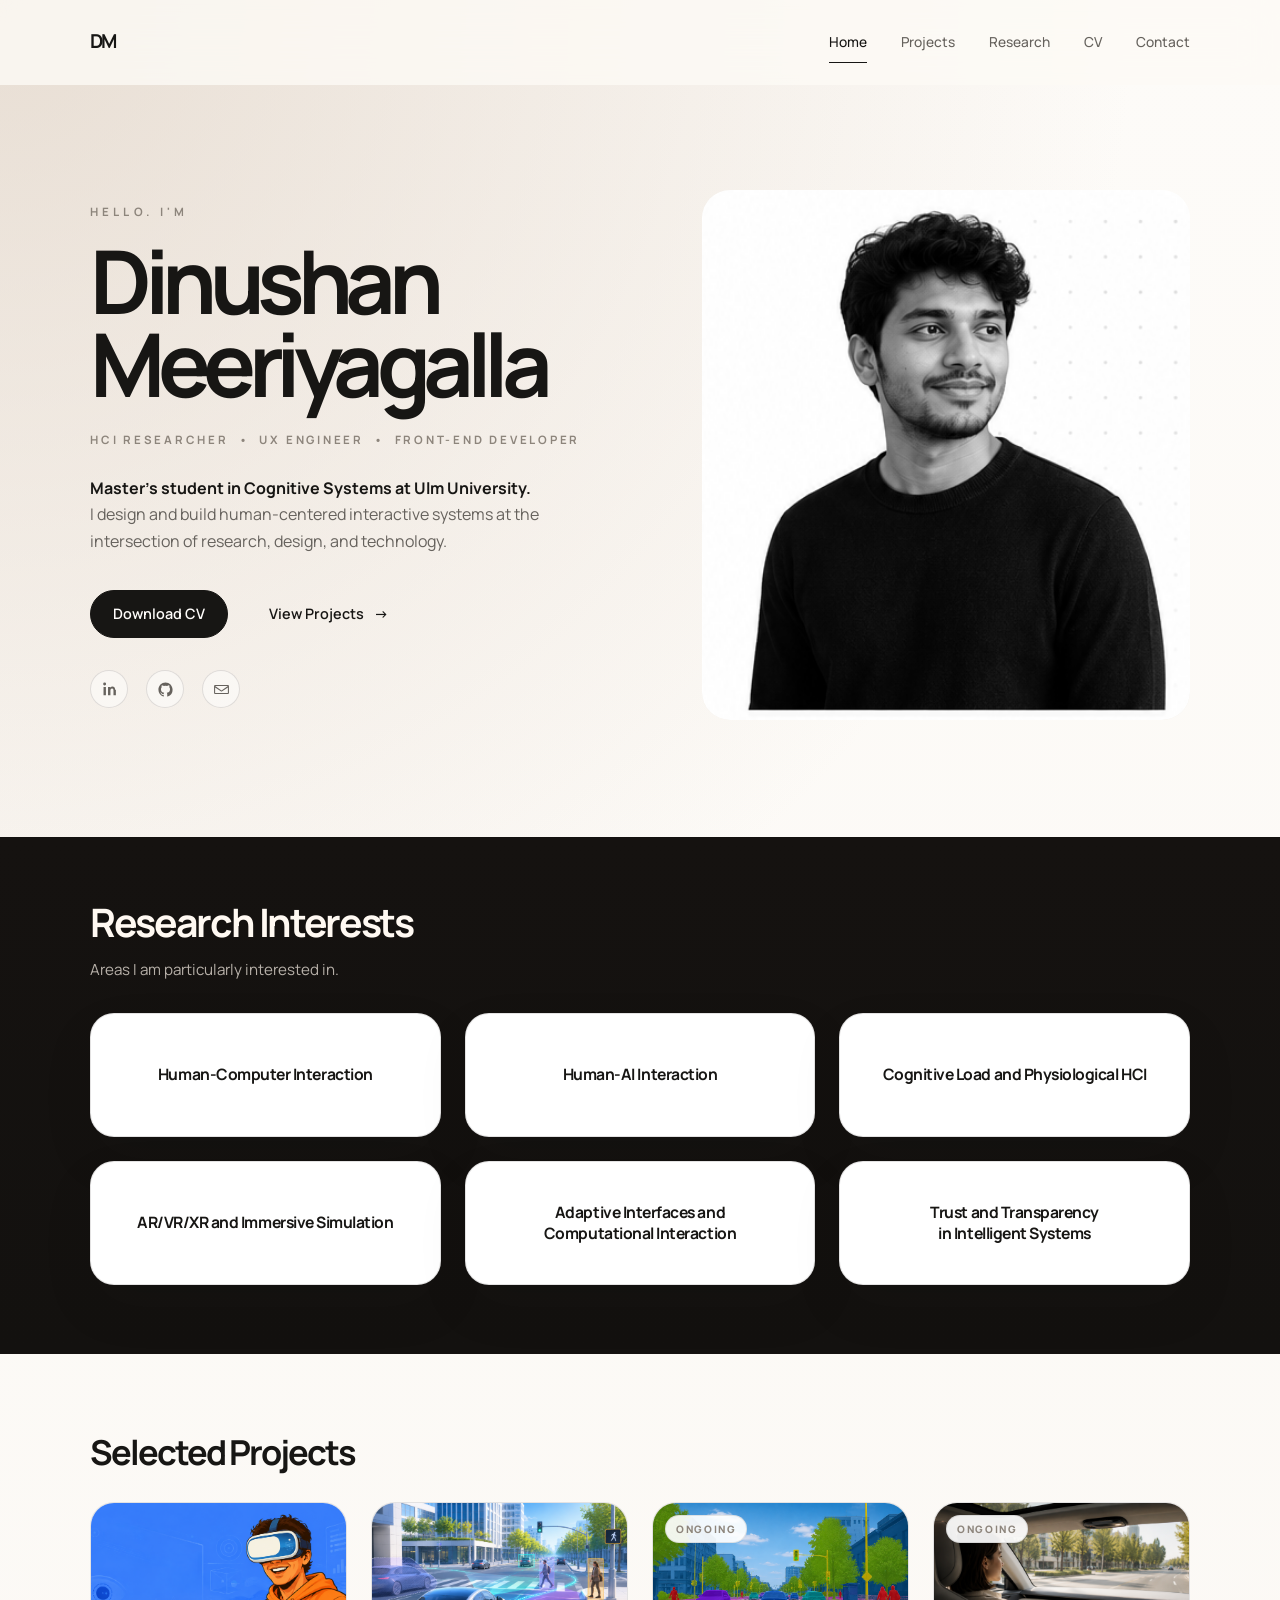
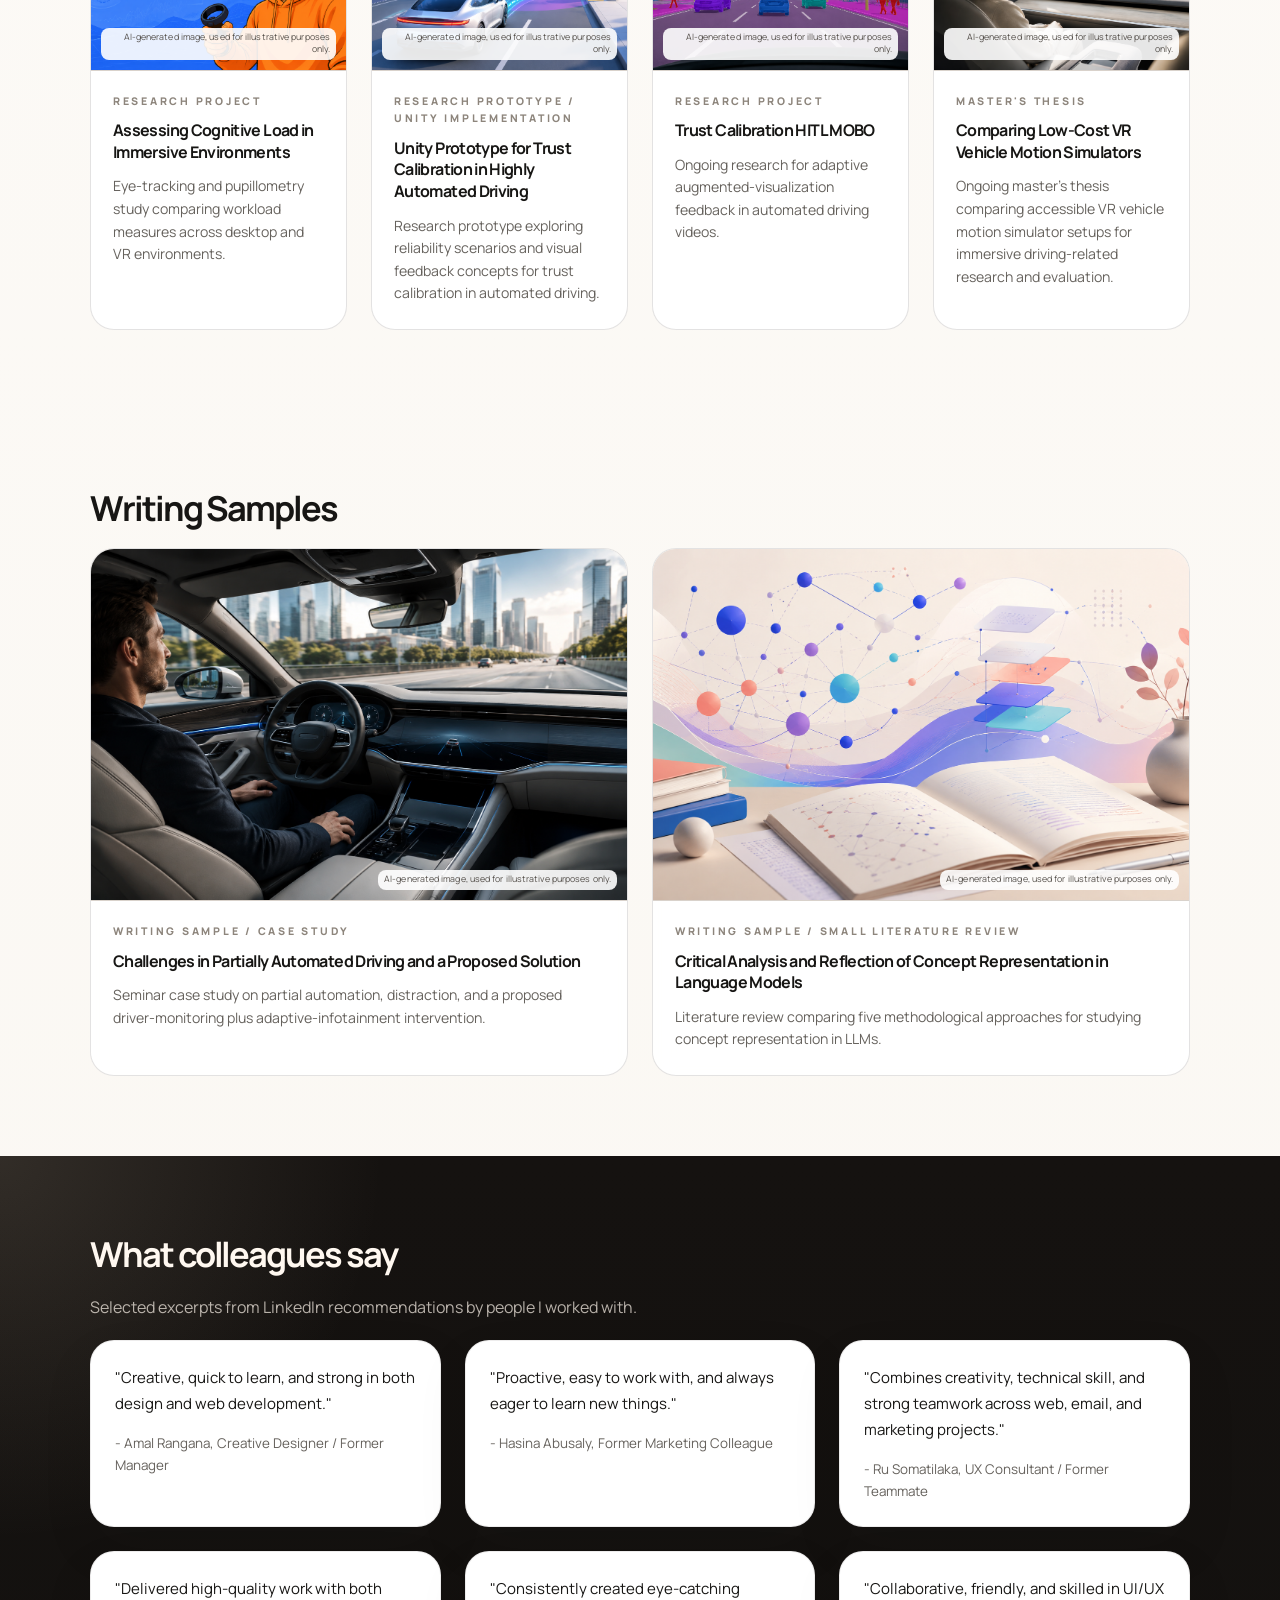
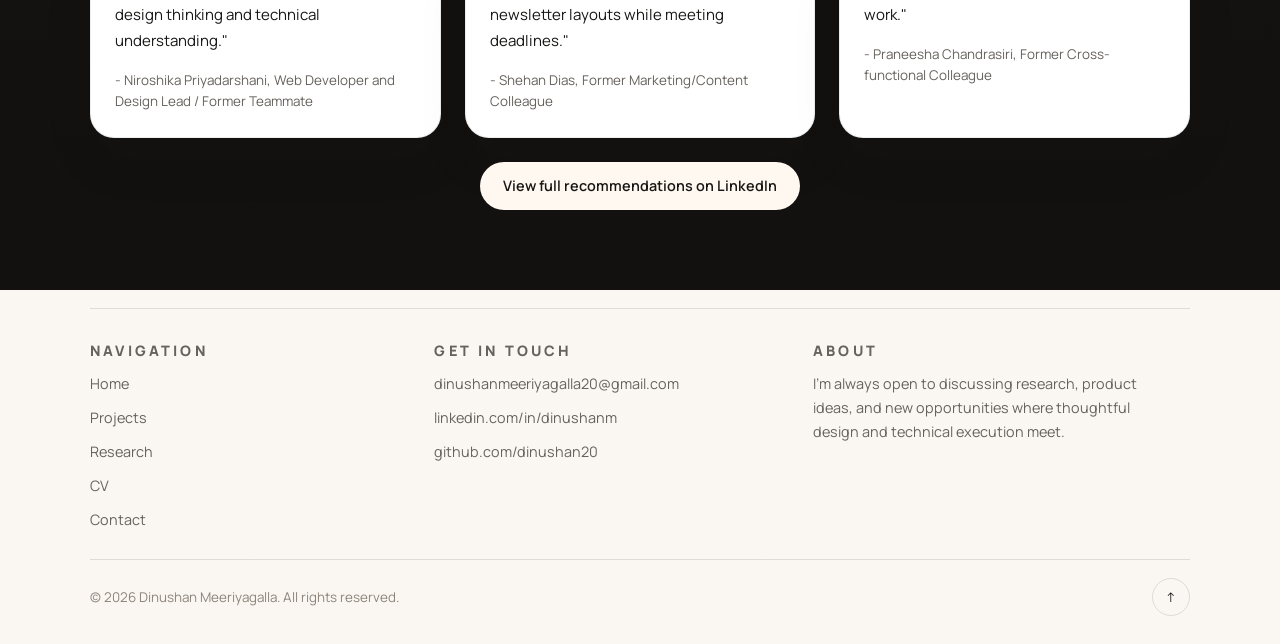
==== index.html @ 9d9f285e "Initial portfolio website" ====
<!DOCTYPE html>
<html lang="en">
<head>
  <meta charset="UTF-8" />
  <meta name="viewport" content="width=device-width, initial-scale=1.0" />
  <title>Dinushan Meeriyagalla | HCI Researcher &amp; UX Engineer</title>
  <meta
    name="description"
    content="Portfolio of Dinushan Meeriyagalla, a Cognitive Systems master's student at Ulm University focused on HCI, UX engineering, human-AI interaction, and front-end development."
  />
  <link rel="preconnect" href="https://fonts.googleapis.com" />
  <link rel="preconnect" href="https://fonts.gstatic.com" crossorigin />
  <link
    href="https://fonts.googleapis.com/css2?family=Manrope:wght@400;500;600;700;800&amp;display=swap"
    rel="stylesheet"
  />
  <link rel="stylesheet" href="style.css" />
</head>
<body>
  <a class="skip-link" href="#main">Skip to content</a>

  <header class="site-header">
    <div class="container header-inner">
      <a href="#home" class="logo" aria-label="Homepage">DM</a>

      <button class="nav-toggle" aria-label="Toggle navigation" aria-expanded="false">
        <span></span>
        <span></span>
      </button>

      <nav class="site-nav" aria-label="Main navigation">
        <a href="#home" class="nav-link active">Home</a>
        <a href="#projects" class="nav-link">Projects</a>
        <a href="#research" class="nav-link">Research</a>
        <a href="cv.html" class="nav-link">CV</a>
        <a href="#contact" class="nav-link">Contact</a>
      </nav>
    </div>
  </header>

  <main id="main">
    <section id="home" class="hero">
      <div class="container hero-grid">
        <div class="hero-copy reveal">
          <p class="eyebrow">Hello. I'm</p>
          <h1>Dinushan<br />Meeriyagalla</h1>

          <p class="hero-role">
            HCI Researcher
            <span aria-hidden="true">•</span>
            UX Engineer
            <span aria-hidden="true">•</span>
            Front-End Developer
          </p>

          <p class="hero-text">
            <strong>Master’s student in Cognitive Systems at Ulm University.</strong> <br>
            I design and build human-centered interactive systems at the intersection of
            research, design, and technology.
          </p>

          <div class="hero-actions">
            <a
              class="btn btn-primary"
              href="assets/Dinushan_Meeriyagalla_CV.pdf"
              target="_blank"
              rel="noopener noreferrer"
            >
              Download CV
            </a>

            <a class="btn btn-secondary" href="#projects">
              View Projects
              <span aria-hidden="true">→</span>
            </a>
          </div>

          <div class="social-links" aria-label="Social links">
            <a
              href="https://linkedin.com/in/dinushanm"
              target="_blank"
              rel="noopener noreferrer"
              aria-label="LinkedIn"
            >
              <svg viewBox="0 0 24 24" aria-hidden="true">
                <path d="M6.94 8.5H3.56V20h3.38zm.22-4.26A2.02 2.02 0 0 0 5.1 2.2a2.02 2.02 0 0 0-2.04 2.04A2 2 0 0 0 5.1 6.24a2 2 0 0 0 2.06-2Zm12.78 8.04c0-2.98-1.6-4.36-3.73-4.36a3.22 3.22 0 0 0-2.9 1.6V8.5h-3.38V20h3.38v-6.18c0-1.62.3-3.2 2.3-3.2 1.97 0 2 1.84 2 3.3V20H21V12.3Z" />
              </svg>
            </a>
            <a
              href="https://github.com/dinushan20"
              target="_blank"
              rel="noopener noreferrer"
              aria-label="GitHub"
            >
              <svg viewBox="0 0 24 24" aria-hidden="true">
                <path d="M12 2C6.48 2 2 6.58 2 12.22c0 4.5 2.87 8.31 6.84 9.66.5.1.68-.22.68-.49 0-.24-.01-1.04-.01-1.89-2.78.62-3.37-1.2-3.37-1.2-.45-1.18-1.11-1.5-1.11-1.5-.91-.63.07-.62.07-.62 1 .08 1.53 1.06 1.53 1.06.9 1.58 2.35 1.12 2.92.85.09-.67.35-1.13.63-1.39-2.22-.26-4.56-1.14-4.56-5.08 0-1.12.39-2.03 1.03-2.75-.1-.27-.45-1.33.1-2.77 0 0 .84-.28 2.75 1.05A9.35 9.35 0 0 1 12 6.86a9.3 9.3 0 0 1 2.5.35c1.9-1.33 2.74-1.05 2.74-1.05.56 1.44.21 2.5.1 2.77.64.72 1.03 1.63 1.03 2.75 0 3.95-2.34 4.82-4.58 5.08.36.32.68.95.68 1.92 0 1.39-.01 2.5-.01 2.84 0 .27.18.6.69.49A10.23 10.23 0 0 0 22 12.22C22 6.58 17.52 2 12 2Z" />
              </svg>
            </a>
            <a href="mailto:dinushanmeeriyagalla20@gmail.com" aria-label="Email">
              <svg viewBox="0 0 24 24" aria-hidden="true">
                <path d="M3 5.5h18A1.5 1.5 0 0 1 22.5 7v10A1.5 1.5 0 0 1 21 18.5H3A1.5 1.5 0 0 1 1.5 17V7A1.5 1.5 0 0 1 3 5.5Zm0 1.5v.23l9 6.06 9-6.06V7H3Zm18 10V9l-8.58 5.79a.75.75 0 0 1-.84 0L3 9v8h18Z" />
              </svg>
            </a>
          </div>
        </div>

        <div class="hero-media reveal">
          <div class="portrait-panel">
            <div class="portrait-fallback" aria-hidden="true">DM</div>
            <img
              src="assets/reference-portrait.png"
              alt="Portrait of Dinushan Meeriyagalla"
              class="portrait-img"
            />
          </div>
        </div>
      </div>
    </section>

    <section id="research" class="focus-strip">
      <div class="container">
        <article class="focus-feature reveal">
          <h2>Research Interests</h2>
          <p class="focus-intro">
            Areas I am particularly interested in.
          </p>
          <div class="focus-interest-grid" aria-label="Research interests">
            <div class="focus-interest-card">Human-Computer Interaction</div>
            <div class="focus-interest-card">Human-AI Interaction</div>
            <div class="focus-interest-card">Cognitive Load and Physiological HCI</div>
            <div class="focus-interest-card">AR/VR/XR and Immersive Simulation</div>
            <div class="focus-interest-card">Adaptive Interfaces and Computational Interaction</div>
            <div class="focus-interest-card">Trust and Transparency in Intelligent Systems</div>
          </div>
        </article>
      </div>
    </section>

    <section id="projects" class="section section-projects">
      <div class="container">
        <div class="section-heading reveal">
          <h2>Selected Projects</h2>

        </div>

        <div class="project-grid">


          <a
            class="project-card project-card-link reveal"
            href="project-cognitive-load-immersive.html"
            aria-label="Open Assessing Cognitive Load in Immersive Environments project page"
          >
            <div class="project-image ai-image-shell">
              <img
                src="assets/Assessing_Cognitive_Load_in_Immersive_Environments/cover-image-immersive-env-experiement.png"
                alt="Illustration of a person wearing a VR headset and holding a controller, representing immersive environments and eye-tracking based cognitive-load assessment."
              />
              <span class="ai-image-note">AI-generated image, used for illustrative purposes only.</span>
            </div>

            <div class="project-body">
              <p class="project-type">Research Project</p>
              <h3>Assessing Cognitive Load in Immersive Environments</h3>
              <p>
                Eye-tracking and pupillometry study comparing workload measures
                across desktop and VR environments.
              </p>
            </div>
          </a>

          <a
            class="project-card project-card-link reveal"
            href="project-unity-trust-calibration-prototype.html"
            aria-label="Open Unity Prototype for Trust Calibration in Highly Automated Driving project page"
          >
            <div class="project-image ai-image-shell">
              <img
                src="assets/unity-trust-calibration-prototype/User_Interface_Optimization_on_Trust_Calibration_in_Highly_Automated_Driving_cover_image.png"
                alt="Cover image for a Unity-based trust calibration prototype in highly automated driving."
              />
              <span class="ai-image-note">AI-generated image, used for illustrative purposes only.</span>
            </div>

            <div class="project-body">
              <p class="project-type">Research Prototype / Unity Implementation</p>
              <h3>Unity Prototype for Trust Calibration in Highly Automated Driving</h3>
              <p>
                Research prototype exploring reliability scenarios and visual feedback
                concepts for trust calibration in automated driving.
              </p>
            </div>
          </a>

          <a
          class="project-card project-card-link reveal"
          href="project-trust-calibration.html"
          aria-label="Open Trust Calibration HiTL MOBO project page"
        >
          <div class="project-image ai-image-shell">
            <span class="project-status-chip">Ongoing</span>
            <img
              src="assets/cover-image-trust-calibration.png"
              alt="Illustration of automated-driving trust calibration concepts with augmented traffic cues and highlighted roadway context"
            />
            <span class="ai-image-note">AI-generated image, used for illustrative purposes only.</span>
          </div>

          <div class="project-body">
            <p class="project-type">Research Project</p>
            <h3>Trust Calibration HITL MOBO</h3>
            <p>
              Ongoing research for adaptive augmented-visualization
              feedback in automated driving videos.
            </p>
          </div>
        </a>

          <article class="project-card reveal">
            <div class="project-image ai-image-shell">
              <span class="project-status-chip">Ongoing</span>
              <img
                src="assets/cover-image-low-cost-driving_sim_comparison.png"
                alt="Illustration comparing low-cost VR vehicle motion simulator concepts for driving simulation research"
              />
              <span class="ai-image-note">AI-generated image, used for illustrative purposes only.</span>
            </div>

            <div class="project-body">
              <p class="project-type">Master&apos;s Thesis</p>
              <h3>Comparing Low-Cost VR Vehicle Motion Simulators</h3>
              <p>
                Ongoing master&apos;s thesis comparing accessible VR vehicle motion
                simulator setups for immersive driving-related research and evaluation.
              </p>
            </div>
          </article>

        </div>
      </div>
    </section>

    <section id="writing-samples" class="section">
      <div class="container">
        <div class="section-heading reveal section-heading-compact">
          <h2>Writing Samples</h2>
        </div>

        <div class="project-grid writing-samples-grid">
          <a
            class="project-card project-card-link reveal"
            href="writing-partially-automated-driving-case-study.html"
            aria-label="Open writing sample on challenges in partially automated driving"
          >
            <div class="project-image ai-image-shell">
              <img
                src="assets/cover-image-Challenges_in_Partially_Automated.png"
                alt="Illustration of a partially automated vehicle in an urban setting with perception overlays and surrounding traffic cues"
              />
              <span class="ai-image-note">AI-generated image, used for illustrative purposes only.</span>
            </div>

            <div class="project-body">
              <p class="project-type">Writing Sample / Case Study</p>
              <h3>Challenges in Partially Automated Driving and a Proposed Solution</h3>
              <p>
                Seminar case study on partial automation, distraction, and a proposed
                driver-monitoring plus adaptive-infotainment intervention.
              </p>
            </div>
          </a>

          <a
            class="project-card project-card-link reveal"
            href="writing-concept-representation-language-models.html"
            aria-label="Open writing sample on concept representation in language models"
          >
            <div class="project-image ai-image-shell">
              <img
                src="assets/cover-image-Critical_Analysis_and_Reflection_of_Concept_Representation.png"
                alt="Illustration of concept representation in language models with semantic structures, networked model layers, and interpretability-focused visual analysis."
              />
              <span class="ai-image-note">AI-generated image, used for illustrative purposes only.</span>
            </div>

            <div class="project-body">
              <p class="project-type">Writing Sample / Small Literature Review</p>
              <h3>Critical Analysis and Reflection of Concept Representation in Language Models</h3>
              <p>
                Literature review comparing five methodological approaches for
                studying concept representation in LLMs.
              </p>
            </div>
          </a>
        </div>
      </div>
    </section>

    <section class="section section-recommendations">
      <div class="container">
        <div class="section-heading reveal section-heading-compact">
          <h2>What colleagues say</h2>
        </div>

        <div class="section-copy recommendation-intro reveal">
          <p>
            Selected excerpts from LinkedIn recommendations by people I worked with.
          </p>
        </div>

        <div class="recommendation-grid">
          <article class="recommendation-card reveal">
            <p class="recommendation-quote">"Creative, quick to learn, and strong in both design and web development."</p>
            <p class="recommendation-source">- Amal Rangana, Creative Designer / Former Manager</p>
          </article>

          <article class="recommendation-card reveal">
            <p class="recommendation-quote">"Proactive, easy to work with, and always eager to learn new things."</p>
            <p class="recommendation-source">- Hasina Abusaly, Former Marketing Colleague</p>
          </article>

          <article class="recommendation-card reveal">
            <p class="recommendation-quote">"Combines creativity, technical skill, and strong teamwork across web, email, and marketing projects."</p>
            <p class="recommendation-source">- Ru Somatilaka, UX Consultant / Former Teammate</p>
          </article>

          <article class="recommendation-card reveal">
            <p class="recommendation-quote">"Delivered high-quality work with both design thinking and technical understanding."</p>
            <p class="recommendation-source">- Niroshika Priyadarshani, Web Developer and Design Lead / Former Teammate</p>
          </article>

          <article class="recommendation-card reveal">
            <p class="recommendation-quote">"Consistently created eye-catching newsletter layouts while meeting deadlines."</p>
            <p class="recommendation-source">- Shehan Dias, Former Marketing/Content Colleague</p>
          </article>

          <article class="recommendation-card reveal">
            <p class="recommendation-quote">"Collaborative, friendly, and skilled in UI/UX work."</p>
            <p class="recommendation-source">- Praneesha Chandrasiri, Former Cross-functional Colleague</p>
          </article>
        </div>

        <div class="recommendation-actions reveal">
          <a
            class="btn recommendation-link"
            href="https://www.linkedin.com/in/dinushanm"
            target="_blank"
            rel="noopener noreferrer"
          >
            View full recommendations on LinkedIn
          </a>
        </div>
      </div>
    </section>
  </main>

  <footer class="site-footer">
    <section id="contact" class="container footer-shell reveal">
      <div class="footer-column">
        <p class="footer-title">Navigation</p>
        <a href="#home">Home</a>
        <a href="#projects">Projects</a>
        <a href="#research">Research</a>
        <a href="cv.html">CV</a>
        <a href="#contact">Contact</a>
      </div>

      <div class="footer-column">
        <p class="footer-title">Get in touch</p>
        <a href="mailto:dinushanmeeriyagalla20@gmail.com">dinushanmeeriyagalla20@gmail.com</a>
        <a
          href="https://linkedin.com/in/dinushanm"
          target="_blank"
          rel="noopener noreferrer"
        >
          linkedin.com/in/dinushanm
        </a>
        <a
          href="https://github.com/dinushan20"
          target="_blank"
          rel="noopener noreferrer"
        >
          github.com/dinushan20
        </a>
      </div>

      <div class="footer-column footer-about">
        <p class="footer-title">About</p>
        <p>
          I’m always open to discussing research, product ideas, and new opportunities
          where thoughtful design and technical execution meet.
        </p>
      </div>
    </section>

    <div class="container footer-bottom">
      <p>© <span id="year"></span> Dinushan Meeriyagalla. All rights reserved.</p>
      <a href="#home" class="back-to-top" aria-label="Back to top">↑</a>
    </div>
  </footer>

  <script src="script.js"></script>
</body>
</html>
---- style.css ----
:root {
  --bg: #faf7f2;
  --surface-soft: rgba(255, 255, 255, 0.72);
  --bg-soft: #f3ede5;
  --surface: rgba(255, 255, 255, 0.92);
  --surface-strong: #ffffff;
  --text: #171614;
  --text-muted: #66625d;
  --muted: var(--text-muted);
  --soft: #8d857c;
  --border: rgba(26, 22, 18, 0.12);
  --border-strong: rgba(26, 22, 18, 0.2);
  --dark: #151210;
  --dark-muted: rgba(240, 232, 222, 0.74);
  --accent: #171614;
  --radius-card: 24px;
  --shadow: 0 22px 52px rgba(28, 24, 20, 0.08);
  --max-width: 1100px;
}

* {
  box-sizing: border-box;
}

html {
  scroll-behavior: smooth;
}

body {
  margin: 0;
  color: var(--text);
  font-family: "Manrope", "Segoe UI", sans-serif;
  font-size: 16px;
  line-height: 1.65;
  text-rendering: optimizeLegibility;
  background:
    radial-gradient(circle at top left, rgba(219, 204, 189, 0.62), transparent 28%),
    linear-gradient(180deg, #fdfbf8 0%, var(--bg) 100%);
}

img,
svg {
  display: block;
  max-width: 100%;
}

a {
  color: inherit;
  text-decoration: none;
}

button,
input,
textarea,
select {
  font: inherit;
}

.container {
  width: min(100% - 56px, var(--max-width));
  margin: 0 auto;
}

.skip-link {
  position: absolute;
  top: -56px;
  left: 20px;
  z-index: 999;
  background: var(--text);
  color: var(--surface-strong);
  padding: 10px 14px;
}

.skip-link:focus {
  top: 20px;
}

.site-header {
  position: sticky;
  top: 0;
  z-index: 20;
  background: rgba(253, 250, 246, 0.8);
  backdrop-filter: blur(20px);
  border-bottom: 1px solid transparent;
  transition: border-color 0.2s ease, background 0.2s ease;
}

.site-header.scrolled {
  border-bottom-color: var(--border);
  background: rgba(253, 250, 246, 0.92);
}

.header-inner {
  height: 84px;
  display: flex;
  align-items: center;
  justify-content: space-between;
  gap: 28px;
}

.logo {
  font-size: 1.2rem;
  font-weight: 700;
  letter-spacing: -0.08em;
}

.site-nav {
  display: flex;
  align-items: center;
  gap: 34px;
}

.nav-link {
  position: relative;
  color: var(--muted);
  font-size: 0.86rem;
  font-weight: 500;
  transition: color 0.2s ease;
}

.nav-link:hover,
.nav-link.active {
  color: var(--text);
}

.nav-link::after {
  content: "";
  position: absolute;
  left: 0;
  bottom: -10px;
  width: 0;
  height: 1px;
  background: var(--text);
  transition: width 0.2s ease;
}

.nav-link:hover::after,
.nav-link.active::after {
  width: 100%;
}

.nav-toggle {
  display: none;
  width: 44px;
  height: 44px;
  padding: 0;
  border: 1px solid var(--border);
  border-radius: 999px;
  background: transparent;
  cursor: pointer;
}

.nav-toggle span {
  display: block;
  width: 18px;
  height: 1.5px;
  margin: 5px auto;
  background: var(--text);
  transition: transform 0.2s ease;
}

.hero {
  padding: 60px 0 72px;
}

.hero-grid {
  display: grid;
  grid-template-columns: minmax(0, 0.96fr) minmax(0, 1.04fr);
  gap: 72px;
  align-items: center;
  min-height: 620px;
}

.eyebrow {
  margin: 0 0 18px;
  color: var(--soft);
  font-size: 0.72rem;
  letter-spacing: 0.36em;
  text-transform: uppercase;
  font-weight: 700;
}

.hero h1 {
  margin: 0;
  font-size: clamp(3.8rem, 7vw, 5.5rem);
  line-height: 0.95;
  letter-spacing: -0.085em;
  font-weight: 700;
}

.hero-role {
  margin: 24px 0 0;
  color: var(--soft);
  font-size: 0.72rem;
  font-weight: 700;
  letter-spacing: 0.24em;
  text-transform: uppercase;
  display: flex;
  flex-wrap: wrap;
  gap: 10px;
}

.hero-text {
  max-width: 500px;
  margin: 26px 0 0;
  color: var(--muted);
  font-size: 1rem;
}

.hero-text strong {
  color: var(--text);
  font-weight: 700;
}

.hero-actions {
  display: flex;
  align-items: center;
  gap: 18px;
  flex-wrap: wrap;
  margin-top: 36px;
}

.btn {
  display: inline-flex;
  align-items: center;
  justify-content: center;
  min-height: 48px;
  padding: 0 22px;
  border: 1px solid transparent;
  border-radius: 999px;
  font-size: 0.9rem;
  font-weight: 600;
  transition:
    transform 0.2s ease,
    background 0.2s ease,
    border-color 0.2s ease,
    color 0.2s ease;
}

.btn:hover {
  transform: translateY(-2px);
}

.btn-primary {
  background: var(--text);
  border-color: var(--text);
  color: #fffdfb;
}

.btn-primary:hover {
  background: #2b2926;
}

.btn-secondary {
  gap: 10px;
  color: var(--text);
}

.social-links {
  display: flex;
  align-items: center;
  gap: 18px;
  margin-top: 32px;
}

.social-links a {
  width: 38px;
  height: 38px;
  border: 1px solid var(--border);
  border-radius: 999px;
  display: grid;
  place-items: center;
  color: var(--muted);
  background: rgba(255, 255, 255, 0.48);
  transition:
    transform 0.2s ease,
    border-color 0.2s ease,
    color 0.2s ease,
    background 0.2s ease;
}

.social-links a:hover {
  transform: translateY(-2px);
  border-color: var(--border-strong);
  color: var(--text);
  background: rgba(255, 255, 255, 0.82);
}

.social-links svg {
  width: 17px;
  height: 17px;
  fill: currentColor;
}

.hero-media {
  display: flex;
  justify-content: flex-end;
}

.portrait-panel {
  position: relative;
  width: min(488px, 100%);
  aspect-ratio: 0.92;
  overflow: hidden;
  border-radius: 28px;
  background:
    radial-gradient(circle at 16% 14%, rgba(216, 202, 186, 0.62), transparent 28%),
    linear-gradient(180deg, #fefdfa 0%, #f3eee7 100%);
}

.portrait-panel::after {
  content: "";
  position: absolute;
  inset: 0;
  background-image: radial-gradient(rgba(28, 23, 19, 0.12) 0.8px, transparent 0.8px);
  background-size: 16px 16px;
  opacity: 0.16;
  transform: translate(26%, 4%);
}

.portrait-img {
  position: absolute;
  inset: 0;
  z-index: 2;
  width: 100%;
  height: 100%;
  object-fit: cover;
  object-position: center top;
  filter: grayscale(100%);
}

.portrait-fallback {
  position: absolute;
  inset: 0;
  z-index: 1;
  display: grid;
  place-items: center;
  color: rgba(23, 22, 20, 0.16);
  font-size: clamp(5rem, 18vw, 8rem);
  font-weight: 800;
  letter-spacing: -0.1em;
}

.focus-strip {
  border-top: 1px solid rgba(23, 22, 20, 0.06);
  border-bottom: 1px solid rgba(23, 22, 20, 0.06);
  background: linear-gradient(180deg, var(--dark) 0%, #13110f 100%);
}

.focus-feature {
  width: 100%;
  margin: 0;
  padding: 64px 0 68px;
  text-align: left;
}

.focus-feature h2 {
  margin: 0;
  font-size: clamp(1.9rem, 4vw, 2.45rem);
  line-height: 1.05;
  letter-spacing: -0.06em;
  color: #fff9f2;
}

.focus-intro {
  max-width: 420px;
  margin: 14px 0 0;
  color: var(--dark-muted);
  font-size: 0.95rem;
  line-height: 1.7;
}

.focus-interest-grid {
  display: grid;
  grid-template-columns: repeat(3, minmax(0, 1fr));
  grid-auto-rows: 1fr;
  gap: 24px;
  align-items: stretch;
  margin-top: 30px;
}

.focus-interest-card {
  display: flex;
  align-items: center;
  justify-content: center;
  min-height: 124px;
  padding: 24px;
  border: 1px solid var(--border);
  border-radius: var(--radius-card);
  background: var(--surface-strong);
  color: var(--text);
  text-align: center;
  font-size: 0.98rem;
  font-weight: 700;
  line-height: 1.35;
  letter-spacing: -0.03em;
  box-shadow: var(--shadow);
  text-wrap: balance;
}

.section {
  padding: 80px 0;
}

.section-heading {
  display: flex;
  align-items: end;
  justify-content: space-between;
  gap: 24px;
  margin-bottom: 32px;
}

.section-heading h2 {
  margin: 0;
  font-size: clamp(1.7rem, 4vw, 2.15rem);
  line-height: 1.05;
  letter-spacing: -0.06em;
}

.section-heading-compact {
  margin-bottom: 22px;
}

.section-link {
  display: inline-flex;
  align-items: center;
  gap: 8px;
  color: var(--muted);
  font-size: 0.88rem;
  font-weight: 600;
  transition: color 0.2s ease;
}

.section-link:hover {
  color: var(--text);
}

.project-grid {
  display: grid;
  grid-template-columns: repeat(4, minmax(0, 1fr));
  gap: 24px;
}

.writing-samples-grid {
  grid-template-columns: repeat(2, minmax(0, 1fr));
}

.project-card {
  display: flex;
  flex-direction: column;
  overflow: hidden;
  border: 1px solid var(--border);
  border-radius: var(--radius-card);
  background: var(--surface);
  backdrop-filter: blur(10px);
  transition:
    transform 0.22s ease,
    box-shadow 0.22s ease,
    border-color 0.22s ease;
}

.project-card:hover {
  transform: translateY(-5px);
  border-color: var(--border-strong);
  box-shadow: var(--shadow);
}

.project-card-link {
  display: flex;
  flex-direction: column;
  height: 100%;
}

.project-card-link:focus-visible {
  outline: 2px solid var(--text);
  outline-offset: 4px;
}

.project-image {
  aspect-ratio: 1.52 / 1;
  overflow: hidden;
  border-bottom: 1px solid var(--border);
  background: var(--bg-soft);
}

.ai-image-shell {
  position: relative;
}

.project-image img {
  width: 100%;
  height: 100%;
  object-fit: cover;
  transition: transform 0.25s ease, filter 0.25s ease;
}

.project-status-chip {
  position: absolute;
  top: 12px;
  left: 12px;
  z-index: 2;
  display: inline-flex;
  align-items: center;
  min-height: 28px;
  padding: 0 10px;
  border: 1px solid rgba(23, 22, 20, 0.1);
  border-radius: 999px;
  background: rgba(255, 255, 255, 0.92);
  color: var(--soft);
  font-size: 0.64rem;
  letter-spacing: 0.16em;
  text-transform: uppercase;
  font-weight: 800;
  pointer-events: none;
}

.ai-image-note {
  position: absolute;
  right: 10px;
  bottom: 10px;
  z-index: 2;
  max-width: min(240px, calc(100% - 20px));
  padding: 4px 6px;
  border-radius: 8px;
  background: rgba(255, 255, 255, 0.9);
  color: rgba(64, 58, 52, 0.88);
  font-size: 0.55rem;
  line-height: 1.35;
  text-align: right;
  letter-spacing: 0.01em;
  pointer-events: none;
}

.project-image--contain {
  background: rgba(255, 255, 255, 0.86);
}

.project-image--contain img {
  object-fit: contain;
  padding: 12px;
}

.project-card:hover .project-image img {
  transform: scale(1.03);
  filter: saturate(0.92);
}

.project-body {
  flex: 1;
  padding: 22px 22px 24px;
}

.project-type {
  margin: 0 0 10px;
  color: var(--soft);
  font-size: 0.66rem;
  letter-spacing: 0.26em;
  text-transform: uppercase;
  font-weight: 800;
}

.project-body h3 {
  margin: 0;
  font-size: 1rem;
  line-height: 1.35;
  letter-spacing: -0.04em;
}

.project-body p:last-child {
  margin: 12px 0 0;
  color: var(--muted);
  font-size: 0.88rem;
  line-height: 1.6;
}

.interest-grid {
  display: grid;
  grid-template-columns: repeat(3, minmax(0, 1fr));
  gap: 12px;
}

.interest-chip {
  min-height: 64px;
  padding: 12px 14px;
  display: flex;
  align-items: center;
  gap: 12px;
  border: 1px solid var(--border);
  border-radius: 18px;
  background: rgba(255, 255, 255, 0.62);
}

.interest-icon {
  flex: 0 0 auto;
  width: 34px;
  height: 34px;
  display: grid;
  place-items: center;
  border-radius: 999px;
  background: rgba(255, 255, 255, 0.9);
  color: var(--text);
  border: 1px solid rgba(23, 22, 20, 0.08);
}

.interest-icon svg {
  width: 17px;
  height: 17px;
  fill: currentColor;
}

.interest-chip span:last-child {
  font-size: 0.88rem;
  line-height: 1.45;
}

.section-recommendations {
  background:
    radial-gradient(circle at top left, rgba(227, 208, 182, 0.14), transparent 26%),
    linear-gradient(180deg, var(--dark) 0%, #13110f 100%);
  color: #fff8f0;
}

.section-recommendations .section-heading h2 {
  color: #fff8f0;
}

.recommendation-intro {
  max-width: 620px;
}

.section-recommendations .recommendation-intro p {
  color: var(--dark-muted);
}

.recommendation-grid {
  display: grid;
  grid-template-columns: repeat(3, minmax(0, 1fr));
  gap: 24px;
  margin-top: 20px;
}

.recommendation-card {
  min-height: 100%;
  padding: 24px;
  border: 1px solid rgba(26, 22, 18, 0.08);
  border-radius: var(--radius-card);
  background: var(--surface-strong);
  box-shadow: var(--shadow);
  transition:
    transform 0.22s ease,
    box-shadow 0.22s ease,
    border-color 0.22s ease;
}

.recommendation-card:hover {
  transform: translateY(-3px);
  border-color: var(--border-strong);
  box-shadow: 0 28px 56px rgba(28, 24, 20, 0.12);
}

.recommendation-quote {
  margin: 0;
  color: var(--text);
  font-size: 0.94rem;
  line-height: 1.72;
}

.recommendation-source {
  margin: 16px 0 0;
  color: var(--muted);
  font-size: 0.84rem;
  line-height: 1.6;
}

.recommendation-actions {
  display: flex;
  justify-content: center;
  margin-top: 24px;
}

.recommendation-link {
  background: #fff8f0;
  border-color: rgba(255, 255, 255, 0.14);
  color: #171614;
}

.recommendation-link:hover {
  background: #ffffff;
}

.site-footer {
  padding: 18px 0 28px;
}

.footer-shell {
  display: grid;
  grid-template-columns: 0.9fr 1fr 1.1fr;
  gap: 36px;
  padding-top: 30px;
  border-top: 1px solid var(--border);
}

.footer-column {
  display: grid;
  align-content: start;
  gap: 10px;
}

.footer-title {
  margin: 0 0 6px;
  color: var(--soft);
  font-size: 0.72rem;
  letter-spacing: 0.22em;
  text-transform: uppercase;
  font-weight: 800;
}

.footer-column a,
.footer-column p {
  margin: 0;
  color: var(--muted);
  font-size: 0.9rem;
}

.footer-column a {
  transition: color 0.2s ease;
}

.footer-column a:hover {
  color: var(--text);
}

.footer-about p {
  max-width: 360px;
}

.footer-bottom {
  display: flex;
  align-items: center;
  justify-content: space-between;
  gap: 20px;
  margin-top: 28px;
  padding-top: 18px;
  border-top: 1px solid var(--border);
  color: var(--soft);
  font-size: 0.84rem;
}

.footer-bottom p {
  margin: 0;
}

.back-to-top {
  width: 38px;
  height: 38px;
  border-radius: 999px;
  border: 1px solid var(--border);
  display: grid;
  place-items: center;
  color: var(--text);
  transition:
    transform 0.2s ease,
    border-color 0.2s ease,
    background 0.2s ease;
}

.back-to-top:hover {
  transform: translateY(-2px);
  border-color: var(--border-strong);
  background: rgba(255, 255, 255, 0.72);
}

.project-detail-main {
  padding-bottom: 12px;
}

.project-hero-section {
  padding: 56px 0 36px;
}

.project-hero-grid {
  display: grid;
  grid-template-columns: minmax(0, 0.92fr) minmax(0, 1.08fr);
  gap: 52px;
  align-items: start;
}

.project-hero-grid--stacked-title {
  grid-template-columns: repeat(2, minmax(0, 1fr));
  gap: 28px 52px;
  align-items: start;
}

.project-hero-title-block {
  grid-column: 1 / -1;
}

.project-hero-title-block h1 {
  max-width: none;
}

.project-hero-copy {
  max-width: none;
}

.project-hero-copy .project-summary {
  max-width: none;
  margin-top: 0;
}

.project-hero-copy .project-meta {
  margin-top: 24px;
}

.project-hero-copy .hero-actions {
  margin-top: 28px;
}

.project-hero-grid--stacked-title .project-hero-figure,
.project-hero-grid--stacked-title .project-hero-visual {
  align-self: start;
}

.project-heading h1 {
  margin: 0;
  font-size: clamp(3rem, 5vw, 4.5rem);
  line-height: 0.98;
  letter-spacing: -0.085em;
  font-weight: 700;
  max-width: 620px;
  text-wrap: balance;
}

.project-detail-page:not(.cv-page) .project-heading h1 {
  font-size: clamp(2.5rem, 4.8vw, 4.3rem);
  line-height: 0.95;
  letter-spacing: -0.075em;
}

.writing-sample-page .project-heading h1 {
  font-size: clamp(2.25rem, 4vw, 3.95rem);
  line-height: 0.99;
  letter-spacing: -0.065em;
  max-width: 14ch;
}

.project-hero-grid--stacked-title .project-heading h1 {
  max-width: none;
}

.project-summary {
  max-width: 560px;
  margin: 20px 0 0;
  color: var(--muted);
  font-size: 1rem;
}

.project-meta {
  display: grid;
  grid-template-columns: repeat(3, minmax(0, 1fr));
  gap: 18px;
  margin: 30px 0 0;
  padding-top: 24px;
  border-top: 1px solid var(--border);
}

.project-meta-wide {
  grid-template-columns: repeat(2, minmax(0, 1fr));
  column-gap: 24px;
  row-gap: 18px;
}

.project-meta-item dt {
  color: var(--soft);
  font-size: 0.68rem;
  letter-spacing: 0.22em;
  text-transform: uppercase;
  font-weight: 800;
}

.project-meta-item dd {
  margin: 8px 0 0;
  color: var(--muted);
  font-size: 0.88rem;
  line-height: 1.55;
}

.project-hero-visual {
  margin: 0;
  overflow: hidden;
  border: 1px solid var(--border);
  border-radius: var(--radius-card);
  background: var(--surface-strong);
  box-shadow: var(--shadow);
}

.project-hero-visual img {
  width: 100%;
  aspect-ratio: 1.56 / 1;
  object-fit: cover;
}

.project-hero-figure {
  margin: 0;
}

.project-hero-figure img {
  display: block;
  width: 100%;
  aspect-ratio: auto;
  max-height: 640px;
  object-fit: contain;
}

.project-hero-figure figcaption {
  padding: 14px 18px 18px;
  border-top: 1px solid var(--border);
  color: var(--muted);
  font-size: 0.84rem;
  line-height: 1.55;
}

.project-hero-figure-dark img {
  background: #0a0a0a;
}

.project-hero-visual-placeholder {
  padding: 22px;
  background:
    radial-gradient(circle at 12% 14%, rgba(220, 205, 190, 0.55), transparent 26%),
    linear-gradient(180deg, rgba(255, 255, 255, 0.92), rgba(247, 242, 234, 0.96));
}

.system-visual {
  display: grid;
  gap: 16px;
}

.system-screen {
  position: relative;
  overflow: hidden;
  border: 1px solid rgba(23, 22, 20, 0.1);
  border-radius: 22px;
  padding: 16px;
  background:
    linear-gradient(180deg, rgba(255, 255, 255, 0.86), rgba(245, 240, 232, 0.82));
}

.system-screen-label {
  display: inline-flex;
  align-items: center;
  min-height: 28px;
  padding: 0 10px;
  border: 1px solid rgba(23, 22, 20, 0.1);
  border-radius: 999px;
  background: rgba(255, 255, 255, 0.8);
  color: var(--soft);
  font-size: 0.72rem;
  letter-spacing: 0.16em;
  text-transform: uppercase;
  font-weight: 700;
}

.system-road {
  position: relative;
  margin-top: 18px;
  aspect-ratio: 1.52 / 1;
  overflow: hidden;
  border-radius: 18px;
  background:
    radial-gradient(circle at 50% 18%, rgba(255, 255, 255, 0.15), transparent 38%),
    linear-gradient(180deg, #6c706d 0%, #373c3a 42%, #1d201f 100%);
}

.system-road::before,
.system-road::after {
  content: "";
  position: absolute;
  top: -8%;
  bottom: -8%;
  width: 36%;
  background: linear-gradient(180deg, rgba(18, 19, 20, 0.1), rgba(18, 19, 20, 0.55));
  transform: skewX(-10deg);
}

.system-road::before {
  left: -8%;
}

.system-road::after {
  right: -8%;
}

.system-lane {
  position: absolute;
  top: -10%;
  bottom: -10%;
  width: 2px;
  background: rgba(255, 255, 255, 0.72);
  z-index: 2;
}

.system-lane-left {
  left: 34%;
}

.system-lane-center {
  left: 50%;
  background: linear-gradient(180deg, #ffffff 0 45%, transparent 45% 58%, #ffffff 58% 100%);
}

.system-lane-right {
  left: 66%;
}

.system-car {
  position: absolute;
  left: 50%;
  bottom: 14%;
  width: 20%;
  aspect-ratio: 0.7;
  transform: translateX(-50%);
  border-radius: 42% 42% 26% 26% / 34% 34% 20% 20%;
  background: linear-gradient(180deg, #d8d6d1, #8e8d89);
  box-shadow:
    inset 0 0 0 2px rgba(255, 255, 255, 0.18),
    0 10px 18px rgba(0, 0, 0, 0.18);
  z-index: 3;
}

.system-car::before,
.system-car::after {
  content: "";
  position: absolute;
  top: 18%;
  width: 18%;
  height: 22%;
  border-radius: 999px;
  background: rgba(29, 32, 31, 0.55);
}

.system-car::before {
  left: 10%;
}

.system-car::after {
  right: 10%;
}

.system-zone {
  position: absolute;
  top: 46%;
  width: 38%;
  height: 36%;
  border-radius: 50%;
  filter: blur(0.2px);
  opacity: 0.55;
  z-index: 1;
}

.system-zone-left {
  left: 5%;
  background:
    radial-gradient(circle, rgba(48, 173, 88, 0.4) 0 42%, rgba(116, 142, 44, 0.25) 42% 64%, rgba(164, 67, 44, 0.2) 64% 100%);
}

.system-zone-right {
  right: 5%;
  background:
    radial-gradient(circle, rgba(48, 173, 88, 0.4) 0 42%, rgba(116, 142, 44, 0.25) 42% 64%, rgba(164, 67, 44, 0.2) 64% 100%);
}

.system-summary-grid {
  display: grid;
  grid-template-columns: repeat(3, minmax(0, 1fr));
  gap: 12px;
}

.system-summary-card {
  min-height: 96px;
  padding: 14px;
  border: 1px solid var(--border);
  border-radius: 18px;
  background: rgba(255, 255, 255, 0.66);
}

.system-summary-card strong {
  display: block;
  font-size: 0.94rem;
  letter-spacing: -0.03em;
}

.system-summary-card span {
  display: block;
  margin-top: 8px;
  color: var(--muted);
  font-size: 0.83rem;
  line-height: 1.55;
}

.project-detail-grid-section {
  padding: 8px 0 0;
}

.project-detail-grid {
  display: grid;
  grid-template-columns: repeat(2, minmax(0, 1fr));
  border-top: 1px solid var(--border);
  border-left: 1px solid var(--border);
}

.project-detail-card {
  min-height: 220px;
  padding: 28px;
  border-right: 1px solid var(--border);
  border-bottom: 1px solid var(--border);
  background: rgba(255, 255, 255, 0.42);
}

.detail-card-head {
  display: flex;
  align-items: center;
  gap: 12px;
  margin-bottom: 14px;
}

.detail-card-head h2 {
  margin: 0;
  font-size: 1.12rem;
  letter-spacing: -0.04em;
}

.detail-card-icon {
  width: 22px;
  height: 22px;
  color: var(--text);
  flex: 0 0 auto;
}

.detail-card-icon svg {
  width: 100%;
  height: 100%;
  fill: currentColor;
}

.project-detail-card p,
.takeaway-card p {
  margin: 0;
  max-width: 470px;
  color: var(--muted);
  font-size: 0.94rem;
}

.project-methods-section {
  padding-top: 34px;
}

.study-design-layout {
  display: grid;
  grid-template-columns: minmax(0, 0.9fr) minmax(0, 1.1fr);
  gap: 24px;
  align-items: start;
}

.study-design-copy p {
  margin: 0 0 16px;
  color: var(--muted);
}

.study-reliability-note,
.study-order-card,
.design-space-card,
.architecture-card,
.status-card {
  border: 1px solid var(--border);
  border-radius: var(--radius-card);
  background: var(--surface-soft);
  box-shadow: var(--shadow);
}

.study-reliability-note {
  display: grid;
  gap: 8px;
  margin-top: 22px;
  padding: 18px 20px;
}

.study-reliability-note strong,
.study-order-card strong {
  font-size: 0.92rem;
  letter-spacing: -0.03em;
}

.study-reliability-note span {
  color: var(--muted);
  font-size: 0.88rem;
}

.study-reliability-note code {
  font-size: 0.84rem;
}

.study-design-panel {
  display: grid;
  gap: 16px;
}

.study-condition-table {
  width: 100%;
  border-collapse: collapse;
  overflow: hidden;
  border: 1px solid var(--border);
  border-radius: 22px;
  background: rgba(255, 255, 255, 0.7);
}

.study-condition-table th,
.study-condition-table td {
  padding: 14px 16px;
  text-align: left;
  font-size: 0.88rem;
  border-bottom: 1px solid var(--border);
}

.study-condition-table th {
  color: var(--soft);
  font-size: 0.72rem;
  letter-spacing: 0.18em;
  text-transform: uppercase;
  font-weight: 800;
}

.study-condition-table tr:last-child td {
  border-bottom: 0;
}

.study-order-card {
  padding: 18px 20px;
}

.study-order-list,
.compact-list {
  margin: 12px 0 0;
  padding-left: 18px;
  color: var(--muted);
}

.study-order-list li + li,
.compact-list li + li {
  margin-top: 8px;
}

.design-space-grid {
  display: grid;
  grid-template-columns: repeat(2, minmax(0, 1fr));
  gap: 16px;
}

.design-space-card {
  padding: 22px;
}

.design-space-card h3,
.architecture-card h3 {
  margin: 0;
  font-size: 1.02rem;
  letter-spacing: -0.04em;
}

.design-space-note,
.architecture-card p,
.status-card p {
  margin: 12px 0 0;
  color: var(--muted);
  font-size: 0.9rem;
  line-height: 1.65;
}

.content-split-grid {
  display: grid;
  grid-template-columns: minmax(0, 0.88fr) minmax(0, 1.12fr);
  gap: 24px;
  align-items: start;
}

.section-copy {
  max-width: 640px;
}

.section-copy p {
  margin: 0 0 16px;
  color: var(--muted);
}

.report-figure {
  margin: 0;
  overflow: hidden;
  border: 1px solid var(--border);
  border-radius: var(--radius-card);
  background: var(--surface);
  box-shadow: var(--shadow);
}

.report-figure img {
  display: block;
  width: 100%;
  max-height: 660px;
  object-fit: contain;
  background: #ffffff;
}

.report-figure figcaption {
  padding: 14px 18px 18px;
  border-top: 1px solid var(--border);
  color: var(--muted);
  font-size: 0.84rem;
  line-height: 1.55;
}

.fact-grid,
.observations-grid {
  display: grid;
  grid-template-columns: repeat(2, minmax(0, 1fr));
  gap: 16px;
  margin-top: 22px;
}

.fact-card,
.measure-card,
.observation-card {
  padding: 24px;
  border: 1px solid var(--border);
  border-radius: var(--radius-card);
  background: var(--surface-soft);
  box-shadow: var(--shadow);
}

.fact-card h3,
.measure-card h3,
.observation-card h3 {
  margin: 0;
  font-size: 1.02rem;
  letter-spacing: -0.04em;
}

.fact-card p,
.measure-card p,
.observation-card p {
  margin: 12px 0 0;
  color: var(--muted);
  font-size: 0.9rem;
  line-height: 1.65;
}

.measures-grid {
  display: grid;
  grid-template-columns: repeat(3, minmax(0, 1fr));
  gap: 16px;
  margin-top: 22px;
}

.pipeline-list {
  list-style: none;
  counter-reset: pipeline-step;
  display: grid;
  grid-template-columns: repeat(2, minmax(0, 1fr));
  gap: 14px;
  margin: 0;
  padding: 0;
}

.pipeline-list li {
  position: relative;
  min-height: 98px;
  padding: 18px 18px 18px 62px;
  border: 1px solid var(--border);
  border-radius: 20px;
  background: rgba(255, 255, 255, 0.56);
  color: var(--muted);
  line-height: 1.55;
}

.pipeline-list li::before {
  counter-increment: pipeline-step;
  content: counter(pipeline-step);
  position: absolute;
  left: 18px;
  top: 18px;
  width: 28px;
  height: 28px;
  border-radius: 999px;
  border: 1px solid var(--border);
  display: grid;
  place-items: center;
  background: rgba(255, 255, 255, 0.9);
  color: var(--text);
  font-size: 0.82rem;
  font-weight: 700;
}

.architecture-grid,
.status-grid {
  display: grid;
  gap: 16px;
}

.architecture-grid {
  grid-template-columns: repeat(4, minmax(0, 1fr));
}

.architecture-card,
.status-card {
  padding: 24px;
}

.status-grid {
  grid-template-columns: repeat(2, minmax(0, 1fr));
}

.research-value-section .takeaway-card {
  padding-top: 22px;
}

.project-tags-section {
  padding-top: 18px;
}

.project-tag-list {
  display: flex;
  flex-wrap: wrap;
  gap: 10px;
  margin-top: 18px;
}

.project-tag {
  display: inline-flex;
  align-items: center;
  min-height: 34px;
  padding: 0 12px;
  border: 1px solid var(--border);
  border-radius: 999px;
  background: rgba(255, 255, 255, 0.62);
  color: var(--muted);
  font-size: 0.78rem;
  font-weight: 600;
}

.project-gallery {
  display: grid;
  grid-template-columns: repeat(3, minmax(0, 1fr));
  gap: 16px;
  margin-top: 22px;
}

.project-gallery-card {
  margin: 0;
  overflow: hidden;
  border: 1px solid var(--border);
  border-radius: var(--radius-card);
  background: var(--surface-strong);
  box-shadow: var(--shadow);
}

.project-gallery-card img {
  width: 100%;
  aspect-ratio: 1.52 / 1;
  object-fit: cover;
}

.project-gallery-card--contain img {
  object-fit: contain;
  padding: 16px;
  background: rgba(255, 255, 255, 0.98);
}

.project-gallery-card figcaption {
  padding: 14px 16px 18px;
  border-top: 1px solid var(--border);
  color: var(--muted);
  font-size: 0.84rem;
  line-height: 1.55;
}

.project-cognitive-load-page .section {
  padding: 68px 0;
}

.project-cognitive-load-page .project-hero-section {
  padding: 48px 0 28px;
}

.project-cognitive-load-page .project-hero-title-block h1 {
  font-size: clamp(3rem, 6.2vw, 5.6rem);
  line-height: 0.92;
}

.project-cognitive-load-page .project-detail-card {
  min-height: 0;
}

.project-cognitive-load-page .project-hero-figure img {
  max-height: 560px;
  background: #f5f8ff;
}

.project-cognitive-load-page .results-gallery {
  grid-template-columns: repeat(2, minmax(0, 1fr));
}

.project-cognitive-load-page .results-gallery .project-gallery-card {
  background: rgba(255, 255, 255, 0.96);
}

.project-cognitive-load-page .results-gallery .project-gallery-card img {
  aspect-ratio: auto;
  height: auto;
  object-fit: contain;
  padding: 16px;
  background: rgba(255, 255, 255, 0.98);
}

.project-cognitive-load-page .study-design-figure-row {
  display: grid;
  grid-template-columns: minmax(0, 60%) minmax(0, 30%);
  gap: 32px;
  align-items: start;
  justify-content: center;
  margin: 36px auto 32px;
}

.project-cognitive-load-page .study-design-figure-row .report-figure {
  width: 100%;
  margin: 0;
}

.project-cognitive-load-page .study-design-figure-row img {
  display: block;
  width: 100%;
  height: auto;
  object-fit: contain;
}

.project-cognitive-load-page .preprocessing-figure {
  width: 60%;
  max-width: 760px;
  margin: 36px auto 32px;
}

.project-cognitive-load-page .preprocessing-figure img {
  display: block;
  width: 100%;
  height: auto;
  object-fit: contain;
}

.project-unity-prototype-page .project-detail-card {
  min-height: 0;
}

.project-unity-prototype-page .project-hero-figure img {
  max-height: 560px;
  object-position: center;
  background: #f8f7f4;
}

.project-unity-prototype-page .prototype-media-split {
  display: grid;
  grid-template-columns: minmax(0, 1fr) minmax(280px, 0.9fr);
  gap: 32px;
  align-items: center;
  margin-top: 22px;
}

.project-unity-prototype-page .prototype-media-card {
  margin: 0;
  padding: 14px;
  border-radius: 24px;
  background: rgba(255, 255, 255, 0.96);
  border: 1px solid var(--border);
  box-shadow: var(--shadow);
}

.project-unity-prototype-page .prototype-media-card img,
.project-unity-prototype-page .prototype-media-card video {
  display: block;
  width: 100%;
  max-height: 360px;
  height: auto;
  object-fit: contain;
  border-radius: 16px;
  background: rgba(255, 255, 255, 0.98);
}

.project-unity-prototype-page .prototype-media-card figcaption {
  padding: 14px 4px 4px;
  color: var(--muted);
  font-size: 0.84rem;
  line-height: 1.55;
}

.project-unity-prototype-page .study-design-map-card {
  width: 100%;
  max-width: 560px;
  justify-self: end;
}

.project-unity-prototype-page .unity-video-card {
  width: 100%;
  max-width: 640px;
  justify-self: end;
}

.project-unity-prototype-page .project-demo-video {
  background: #0d0d0d;
}

.project-unity-prototype-page .prototype-status-grid {
  grid-template-columns: 1fr;
}

.project-unity-prototype-page .reliability-visual-row {
  display: grid;
  grid-template-columns: minmax(0, 0.9fr) minmax(280px, 1.1fr);
  gap: 32px;
  align-items: center;
  margin-top: 32px;
}

.project-unity-prototype-page .reliability-visual-row--reverse {
  grid-template-columns: minmax(280px, 1.1fr) minmax(0, 0.9fr);
}

.project-unity-prototype-page .reliability-visual-row--reverse .reliability-visual-copy {
  order: 2;
}

.project-unity-prototype-page .reliability-visual-row--reverse .reliability-visual-media {
  order: 1;
  justify-self: start;
}

.project-unity-prototype-page .reliability-visual-copy h3 {
  margin: 0;
  font-size: 1.08rem;
  letter-spacing: -0.04em;
}

.project-unity-prototype-page .reliability-visual-copy p {
  margin: 12px 0 0;
  color: var(--muted);
  font-size: 0.94rem;
  line-height: 1.65;
}

.project-unity-prototype-page .reliability-visual-media {
  width: 100%;
  max-width: 560px;
  justify-self: end;
}

.writing-preview-shell {
  padding: 18px;
  background:
    radial-gradient(circle at top right, rgba(223, 214, 202, 0.54), transparent 36%),
    linear-gradient(180deg, rgba(255, 255, 255, 0.96), rgba(245, 239, 231, 0.96));
}

.writing-preview-panel {
  display: grid;
  align-content: center;
  gap: 14px;
  width: 100%;
  min-height: 230px;
  padding: 24px;
  border: 1px solid rgba(23, 22, 20, 0.08);
  border-radius: 22px;
  background: rgba(255, 255, 255, 0.92);
}

.writing-preview-panel strong {
  font-size: 1.38rem;
  letter-spacing: -0.05em;
}

.writing-preview-panel p {
  margin: 0;
  color: var(--muted);
  font-size: 0.9rem;
  line-height: 1.6;
}

.writing-preview-type {
  color: var(--soft);
  font-size: 0.72rem;
  letter-spacing: 0.18em;
  text-transform: uppercase;
  font-weight: 800;
}

.writing-sample-page .project-detail-card {
  min-height: 0;
}

.writing-sample-page .writing-hero-panel {
  display: grid;
  gap: 18px;
  padding: 12px;
}

.writing-sample-page .writing-hero-pill {
  display: inline-flex;
  align-items: center;
  justify-content: center;
  min-height: 34px;
  width: fit-content;
  padding: 0 12px;
  border: 1px solid rgba(23, 22, 20, 0.08);
  border-radius: 999px;
  background: rgba(255, 255, 255, 0.88);
  color: var(--soft);
  font-size: 0.72rem;
  letter-spacing: 0.18em;
  text-transform: uppercase;
  font-weight: 800;
}

.writing-sample-page .writing-hero-panel h2 {
  margin: 0;
  font-size: 2rem;
  line-height: 1.05;
  letter-spacing: -0.06em;
}

.writing-sample-page .writing-hero-panel p {
  margin: 0;
  color: var(--muted);
  font-size: 0.94rem;
  line-height: 1.7;
}

.writing-sample-page .writing-hero-list {
  display: flex;
  flex-wrap: wrap;
  gap: 10px;
}

.writing-sample-page .writing-hero-list span {
  display: inline-flex;
  align-items: center;
  min-height: 34px;
  padding: 0 12px;
  border: 1px solid rgba(23, 22, 20, 0.08);
  border-radius: 999px;
  background: rgba(255, 255, 255, 0.92);
  color: var(--muted);
  font-size: 0.78rem;
  font-weight: 600;
}

.writing-sample-page .writing-download-grid {
  grid-template-columns: minmax(0, 1.3fr) minmax(260px, 0.7fr);
}

.writing-sample-page .writing-download-button {
  width: 100%;
}

.writing-sample-page .status-card {
  display: grid;
  align-content: center;
}

.writing-sample-page .writing-pdf-embed {
  margin-top: 28px;
  background: #ffffff;
}

.writing-sample-page .writing-pdf-embed object {
  display: block;
  width: 100%;
  height: min(82vh, 920px);
  border: 0;
  background: #ffffff;
}

.cv-page .project-detail-card {
  min-height: 0;
}

.cv-page .cv-hero-panel {
  display: grid;
  gap: 18px;
  padding: 12px;
}

.cv-page .cv-hero-portrait-shell {
  display: flex;
  align-items: flex-end;
  justify-content: flex-end;
  overflow: visible;
  border: 0;
  border-radius: 0;
  background: transparent;
  box-shadow: none;
}

.cv-page .cv-hero-portrait {
  display: block;
  width: min(440px, 100%);
  height: auto;
  aspect-ratio: auto;
  object-fit: contain;
  object-position: center bottom;
  filter: grayscale(100%) contrast(1.02);
  mix-blend-mode: multiply;
  mask-image: linear-gradient(to bottom, rgba(0, 0, 0, 1) 78%, rgba(0, 0, 0, 0) 100%);
}

.cv-page .cv-hero-pill {
  display: inline-flex;
  align-items: center;
  justify-content: center;
  min-height: 34px;
  width: fit-content;
  padding: 0 12px;
  border: 1px solid rgba(23, 22, 20, 0.08);
  border-radius: 999px;
  background: rgba(255, 255, 255, 0.88);
  color: var(--soft);
  font-size: 0.72rem;
  letter-spacing: 0.18em;
  text-transform: uppercase;
  font-weight: 800;
}

.cv-page .cv-hero-panel h2 {
  margin: 0;
  font-size: 2rem;
  line-height: 1.05;
  letter-spacing: -0.06em;
}

.cv-page .cv-hero-panel p {
  margin: 0;
  color: var(--muted);
  font-size: 0.94rem;
  line-height: 1.7;
}

.cv-page .cv-hero-list {
  display: flex;
  flex-wrap: wrap;
  gap: 10px;
}

.cv-page .cv-hero-list span {
  display: inline-flex;
  align-items: center;
  min-height: 34px;
  padding: 0 12px;
  border: 1px solid rgba(23, 22, 20, 0.08);
  border-radius: 999px;
  background: rgba(255, 255, 255, 0.92);
  color: var(--muted);
  font-size: 0.78rem;
  font-weight: 600;
}

.cv-page .cv-timeline {
  display: grid;
  gap: 16px;
}

.cv-page .cv-timeline-item {
  padding: 24px;
  border: 1px solid var(--border);
  border-radius: var(--radius-card);
  background: var(--surface-soft);
  box-shadow: var(--shadow);
}

.cv-page .cv-timeline-item time,
.cv-page .cv-card-meta {
  color: var(--soft);
  font-size: 0.74rem;
  letter-spacing: 0.16em;
  text-transform: uppercase;
  font-weight: 800;
}

.cv-page .cv-timeline-item h3 {
  margin: 10px 0 6px;
  font-size: 1.04rem;
  letter-spacing: -0.04em;
}

.cv-page .cv-timeline-item p,
.cv-page .cv-card-meta {
  margin: 0;
}

.cv-page .cv-timeline-note {
  margin-top: 12px;
  color: var(--muted);
  font-size: 0.9rem;
  line-height: 1.65;
}

.cv-page .cv-compact-list {
  margin: 12px 0 0;
  padding-left: 18px;
  color: var(--muted);
}

.cv-page .cv-compact-list li + li {
  margin-top: 8px;
}

.cv-page .cv-project-preview-shell {
  padding: 18px;
  background:
    radial-gradient(circle at top right, rgba(223, 214, 202, 0.54), transparent 36%),
    linear-gradient(180deg, rgba(255, 255, 255, 0.96), rgba(245, 239, 231, 0.96));
}

.cv-page .cv-project-preview {
  display: grid;
  align-content: center;
  gap: 14px;
  width: 100%;
  min-height: 180px;
  padding: 22px;
  border: 1px solid rgba(23, 22, 20, 0.08);
  border-radius: 22px;
  background: rgba(255, 255, 255, 0.92);
}

.cv-page .cv-project-preview strong {
  font-size: 1.24rem;
  letter-spacing: -0.05em;
}

.cv-page .cv-project-preview-type {
  color: var(--soft);
  font-size: 0.72rem;
  letter-spacing: 0.18em;
  text-transform: uppercase;
  font-weight: 800;
}

.cv-page .cv-link-card {
  display: block;
  transition:
    transform 0.2s ease,
    border-color 0.2s ease,
    box-shadow 0.2s ease;
}

.cv-page .cv-link-card:hover {
  transform: translateY(-2px);
  border-color: var(--border-strong);
  box-shadow: 0 28px 56px rgba(28, 24, 20, 0.08);
}

.cv-page .cv-contact-card {
  display: flex;
  align-items: center;
  gap: 16px;
}

.cv-page .cv-contact-icon {
  flex: 0 0 auto;
  display: inline-flex;
  align-items: center;
  justify-content: center;
  width: 46px;
  height: 46px;
  border: 1px solid rgba(23, 22, 20, 0.08);
  border-radius: 14px;
  background: rgba(255, 255, 255, 0.88);
  color: var(--text);
}

.cv-page .cv-contact-icon svg {
  width: 20px;
  height: 20px;
  fill: currentColor;
}

.cv-page .cv-contact-copy {
  min-width: 0;
}

.cv-page .cv-contact-copy p {
  margin: 0;
}

.cv-page .cv-contact-copy p + p {
  margin-top: 6px;
  color: var(--muted);
  overflow-wrap: anywhere;
}

.cv-page .cv-contact-grid {
  grid-template-columns: repeat(2, minmax(0, 1fr));
}

.cv-page .cv-writing-samples-grid {
  grid-template-columns: repeat(2, minmax(0, 1fr));
  gap: 24px;
}

.cv-page .cv-writing-samples-grid .project-card,
.cv-page .cv-writing-samples-grid .project-card-link {
  height: 100%;
}

@media (max-width: 900px) {
  .project-hero-grid--stacked-title {
    grid-template-columns: 1fr;
    gap: 24px;
  }

  .project-cognitive-load-page .study-design-figure-row {
    grid-template-columns: 1fr;
    gap: 24px;
  }

  .project-cognitive-load-page .preprocessing-figure {
    width: 100%;
    max-width: none;
  }

  .project-unity-prototype-page .prototype-media-split,
  .project-unity-prototype-page .reliability-visual-row,
  .project-unity-prototype-page .reliability-visual-row--reverse {
    grid-template-columns: 1fr;
  }

  .project-unity-prototype-page .study-design-map-card,
  .project-unity-prototype-page .unity-video-card,
  .project-unity-prototype-page .reliability-visual-media {
    max-width: none;
    justify-self: stretch;
  }

  .project-unity-prototype-page .reliability-visual-row--reverse .reliability-visual-copy,
  .project-unity-prototype-page .reliability-visual-row--reverse .reliability-visual-media {
    order: initial;
  }

  .writing-sample-page .writing-download-grid {
    grid-template-columns: 1fr;
  }

  .writing-sample-page .writing-pdf-embed object {
    height: min(72vh, 760px);
  }

  .cv-page .cv-contact-grid {
    grid-template-columns: 1fr;
  }
}

.takeaways-section {
  padding: 4px 0 0;
}

.takeaway-card {
  padding-top: 18px;
  border-top: 1px solid var(--border);
}

.takeaway-list {
  margin: 8px 0 0;
  padding-left: 18px;
  color: var(--muted);
}

.takeaway-list li + li {
  margin-top: 10px;
}

.project-pagination {
  margin-top: 34px;
  padding: 24px 0 8px;
  border-top: 1px solid var(--border);
}

.project-pagination-inner {
  display: flex;
  align-items: center;
  justify-content: space-between;
  gap: 24px;
  flex-wrap: wrap;
}

.project-nav-link {
  display: inline-flex;
  align-items: center;
  gap: 10px;
  color: var(--muted);
  font-size: 0.9rem;
  font-weight: 600;
  transition: color 0.2s ease;
}

.project-nav-link:hover {
  color: var(--text);
}

.reveal {
  opacity: 1;
  transform: translateY(0);
}

.js .reveal {
  opacity: 0;
  transform: translateY(18px);
  transition:
    opacity 0.7s ease,
    transform 0.7s ease;
}

.js .reveal.visible {
  opacity: 1;
  transform: translateY(0);
}

@media (max-width: 1024px) {
  .hero-grid {
    gap: 48px;
  }

  .project-hero-grid {
    grid-template-columns: 1fr;
  }

  .project-hero-grid--stacked-title {
    grid-template-columns: repeat(2, minmax(0, 1fr));
    gap: 24px 36px;
  }

  .focus-interest-grid {
    grid-template-columns: repeat(2, minmax(0, 1fr));
  }

  .study-design-layout,
  .content-split-grid,
  .status-grid {
    grid-template-columns: 1fr;
  }

  .architecture-grid {
    grid-template-columns: repeat(2, minmax(0, 1fr));
  }

  .project-grid {
    grid-template-columns: repeat(2, minmax(0, 1fr));
  }

  .recommendation-grid {
    grid-template-columns: repeat(2, minmax(0, 1fr));
  }

  .fact-grid,
  .observations-grid,
  .measures-grid,
  .design-space-grid,
  .pipeline-list,
  .system-summary-grid,
  .project-gallery {
    grid-template-columns: repeat(2, minmax(0, 1fr));
  }

  .interest-grid {
    grid-template-columns: repeat(2, minmax(0, 1fr));
  }
}

@media (max-width: 820px) {
  .hero {
    padding: 40px 0 56px;
  }

  .hero-grid,
  .footer-shell {
    grid-template-columns: 1fr;
  }

  .project-detail-grid,
  .fact-grid,
  .observations-grid,
  .measures-grid,
  .design-space-grid,
  .pipeline-list,
  .architecture-grid,
  .system-summary-grid,
  .project-gallery,
  .recommendation-grid {
    grid-template-columns: 1fr;
  }

  .hero-media {
    justify-content: flex-start;
  }

  .portrait-panel {
    width: min(440px, 100%);
  }

  .focus-feature {
    padding: 50px 0 52px;
  }

  .focus-interest-grid {
    grid-template-columns: 1fr;
    gap: 14px;
  }

  .project-hero-section {
    padding: 42px 0 24px;
  }

  .project-meta,
  .project-meta-wide {
    grid-template-columns: repeat(2, minmax(0, 1fr));
  }

  .project-cognitive-load-page .results-gallery {
    grid-template-columns: 1fr;
  }

  .project-cognitive-load-page .section {
    padding: 52px 0;
  }
}

@media (max-width: 720px) {
  .container {
    width: min(100% - 32px, var(--max-width));
  }

  .header-inner {
    height: 72px;
  }

  .nav-toggle {
    display: block;
    position: relative;
    z-index: 21;
  }

  .site-nav {
    position: fixed;
    top: 84px;
    right: 16px;
    left: 16px;
    display: none;
    flex-direction: column;
    align-items: flex-start;
    gap: 16px;
    padding: 22px;
    border: 1px solid var(--border);
    border-radius: 24px;
    background: rgba(255, 255, 255, 0.94);
    box-shadow: var(--shadow);
  }

  .site-nav.open {
    display: flex;
  }

  .nav-toggle.open span:first-child {
    transform: translateY(3px) rotate(45deg);
  }

  .nav-toggle.open span:last-child {
    transform: translateY(-3px) rotate(-45deg);
  }

  .hero h1 {
    font-size: clamp(3rem, 15vw, 4.3rem);
  }

  .hero-role {
    gap: 8px;
    letter-spacing: 0.18em;
  }

  .section {
    padding: 56px 0;
  }

  .section-heading {
    display: block;
  }

  .section-link {
    margin-top: 12px;
  }

  .project-grid,
  .interest-grid {
    grid-template-columns: 1fr;
  }

  .cv-page .cv-writing-samples-grid {
    grid-template-columns: 1fr;
  }

  .project-heading h1 {
    font-size: clamp(2.35rem, 10vw, 3.5rem);
  }

  .project-detail-page:not(.cv-page) .project-heading h1 {
    font-size: clamp(2.2rem, 9vw, 3.25rem);
    line-height: 0.98;
  }

  .writing-sample-page .project-heading h1 {
    font-size: clamp(2.05rem, 8vw, 3rem);
    line-height: 1;
  }

  .project-meta,
  .project-meta-wide {
    grid-template-columns: 1fr;
  }

  .project-detail-card {
    min-height: 0;
    padding: 22px;
  }

  .project-hero-visual-placeholder {
    padding: 16px;
  }

  .project-hero-figure figcaption,
  .report-figure figcaption,
  .project-gallery-card figcaption {
    padding-inline: 14px;
  }

  .project-cognitive-load-page .project-hero-section {
    padding: 36px 0 20px;
  }

  .system-screen {
    padding: 14px;
  }

  .footer-bottom {
    flex-direction: column;
    align-items: flex-start;
  }
}

@media (prefers-reduced-motion: reduce) {
  html {
    scroll-behavior: auto;
  }

  .reveal,
  .project-card,
  .project-image img,
  .btn,
  .social-links a,
  .back-to-top,
  .recommendation-card {
    transition: none;
  }
}
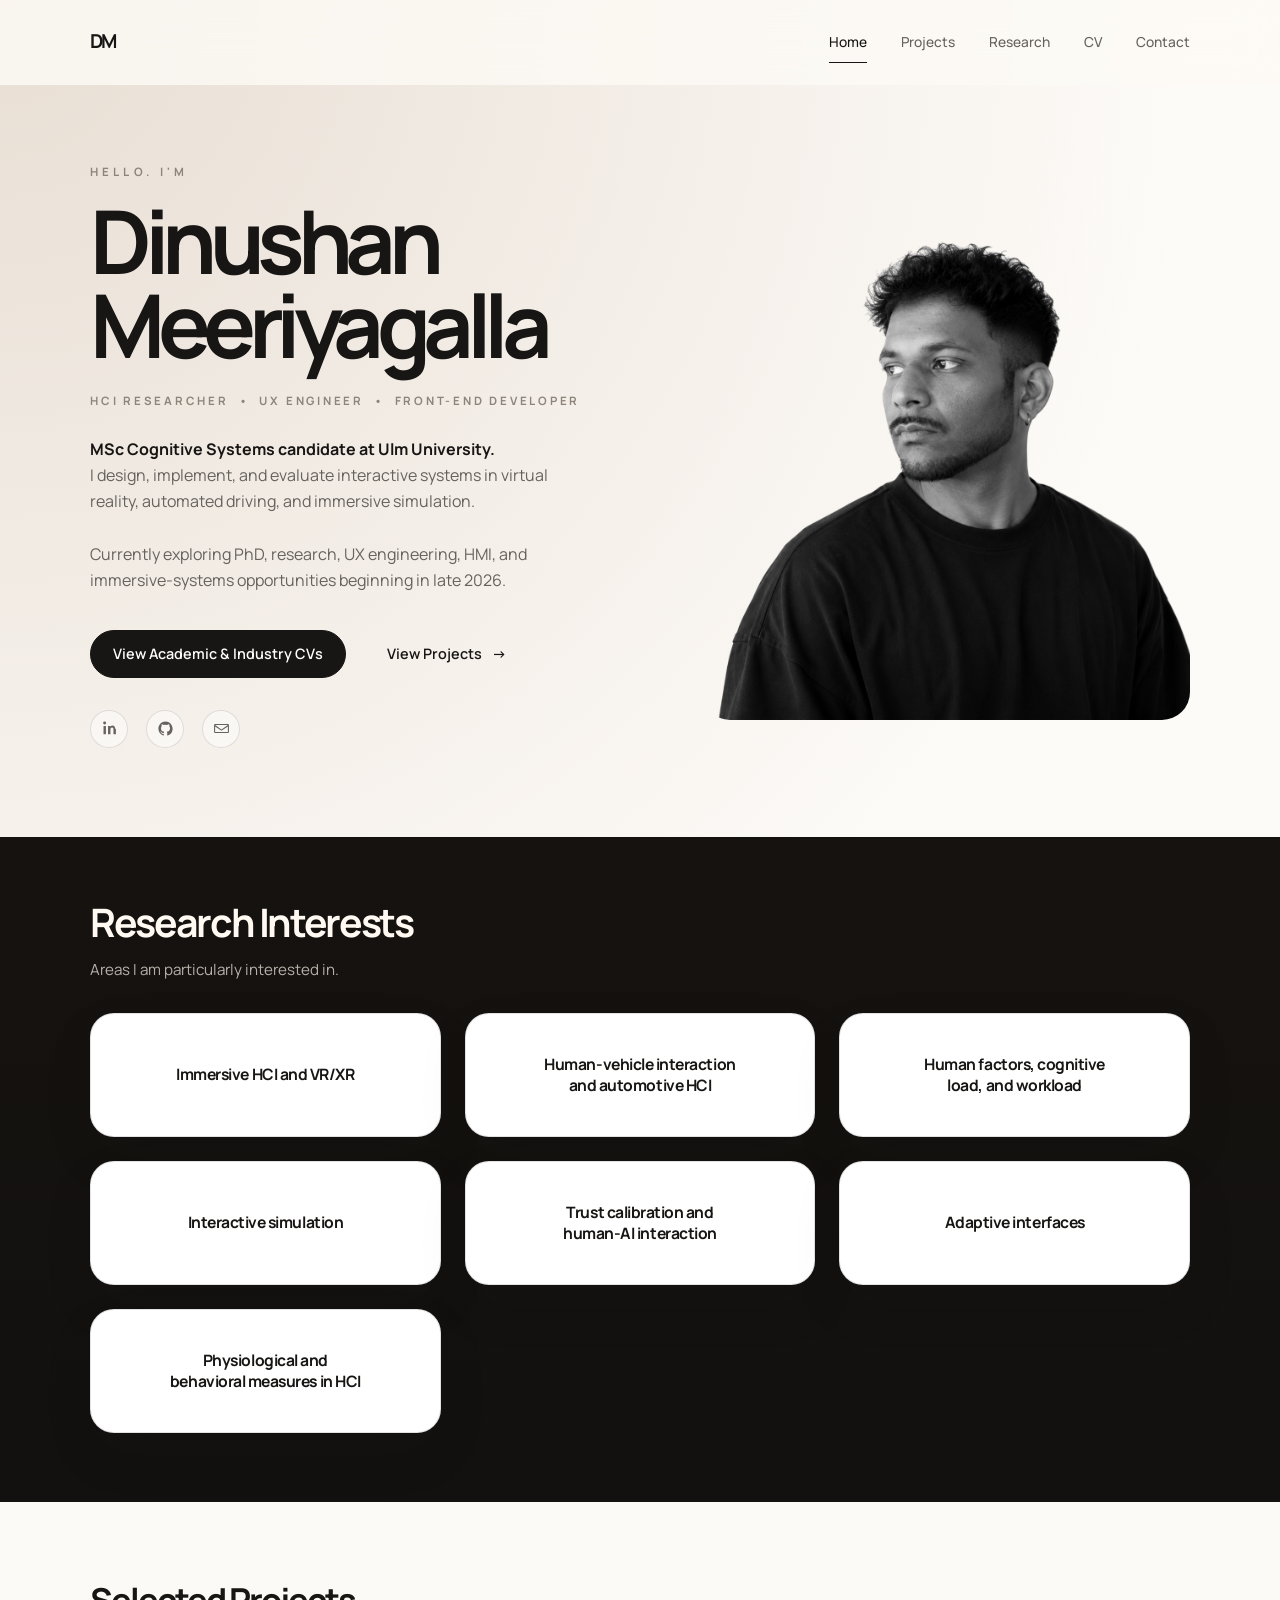
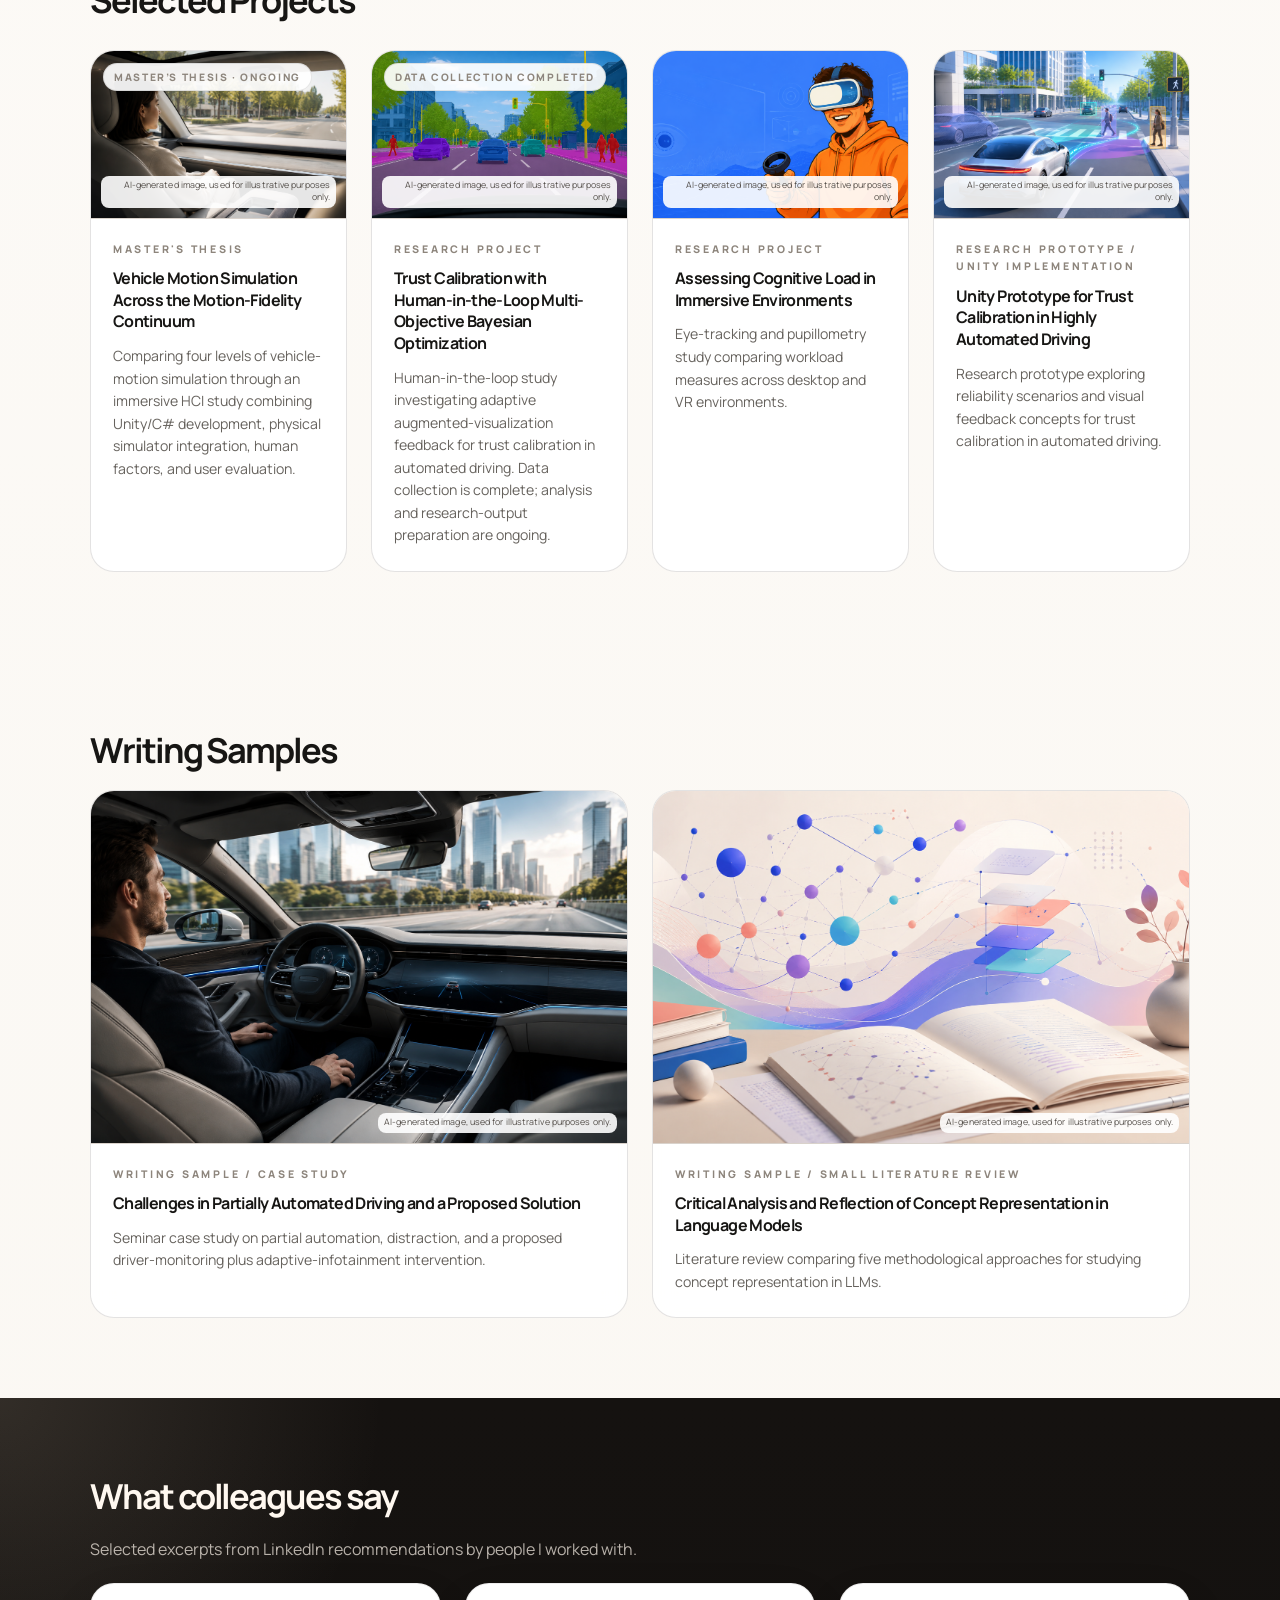
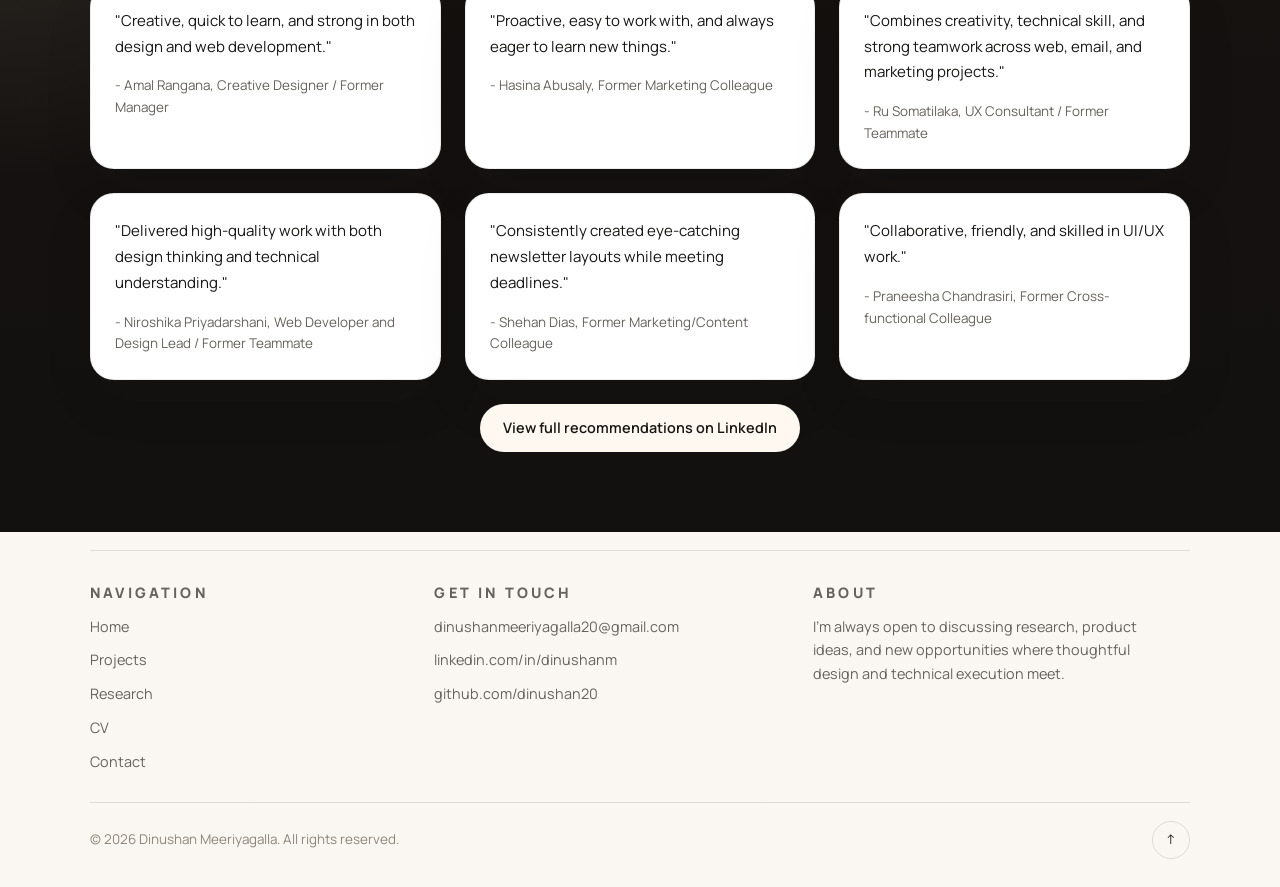
==== commit a4292c1f: "Update portfolio content and portraits" ====
--- a/index.html
+++ b/index.html
@@ -6,14 +6,21 @@
   <title>Dinushan Meeriyagalla | HCI Researcher &amp; UX Engineer</title>
   <meta
     name="description"
-    content="Portfolio of Dinushan Meeriyagalla, a Cognitive Systems master's student at Ulm University focused on HCI, UX engineering, human-AI interaction, and front-end development."
+    content="Portfolio of Dinushan Meeriyagalla, an MSc Cognitive Systems candidate at Ulm University focused on immersive HCI, VR/XR, automotive HCI, trust calibration, and UX engineering."
   />
+  <meta property="og:title" content="Dinushan Meeriyagalla | HCI Researcher &amp; UX Engineer" />
+  <meta
+    property="og:description"
+    content="Portfolio of Dinushan Meeriyagalla, an MSc Cognitive Systems candidate working across immersive HCI, VR/XR, automotive HCI, trust calibration, and UX engineering."
+  />
+  <meta property="og:type" content="website" />
   <link rel="preconnect" href="https://fonts.googleapis.com" />
   <link rel="preconnect" href="https://fonts.gstatic.com" crossorigin />
   <link
     href="https://fonts.googleapis.com/css2?family=Manrope:wght@400;500;600;700;800&amp;display=swap"
     rel="stylesheet"
   />
+  <link rel="icon" type="image/svg+xml" href="assets/favicon.svg" />
   <link rel="stylesheet" href="style.css" />
 </head>
 <body>
@@ -54,19 +61,22 @@
           </p>
 
           <p class="hero-text">
-            <strong>Master’s student in Cognitive Systems at Ulm University.</strong> <br>
-            I design and build human-centered interactive systems at the intersection of
-            research, design, and technology.
+            <strong>MSc Cognitive Systems candidate at Ulm University.</strong> <br>
+            I design, implement, and evaluate interactive systems in virtual reality,
+            automated driving, and immersive simulation.
+          </p>
+
+          <p class="hero-text">
+            Currently exploring PhD, research, UX engineering, HMI, and immersive-systems
+            opportunities beginning in late 2026.
           </p>
 
           <div class="hero-actions">
             <a
               class="btn btn-primary"
-              href="assets/Dinushan_Meeriyagalla_CV.pdf"
-              target="_blank"
-              rel="noopener noreferrer"
+              href="cv.html"
             >
-              Download CV
+              View Academic &amp; Industry CVs
             </a>
 
             <a class="btn btn-secondary" href="#projects">
@@ -105,11 +115,11 @@
         </div>
 
         <div class="hero-media reveal">
-          <div class="portrait-panel">
+          <div class="portrait-panel portrait-panel--cutout">
             <div class="portrait-fallback" aria-hidden="true">DM</div>
             <img
-              src="assets/reference-portrait.png"
-              alt="Portrait of Dinushan Meeriyagalla"
+              src="assets/dinushan_side_looking_portrait_transparent.png"
+              alt="Side-looking portrait of Dinushan Meeriyagalla"
               class="portrait-img"
             />
           </div>
@@ -125,12 +135,13 @@
             Areas I am particularly interested in.
           </p>
           <div class="focus-interest-grid" aria-label="Research interests">
-            <div class="focus-interest-card">Human-Computer Interaction</div>
-            <div class="focus-interest-card">Human-AI Interaction</div>
-            <div class="focus-interest-card">Cognitive Load and Physiological HCI</div>
-            <div class="focus-interest-card">AR/VR/XR and Immersive Simulation</div>
-            <div class="focus-interest-card">Adaptive Interfaces and Computational Interaction</div>
-            <div class="focus-interest-card">Trust and Transparency in Intelligent Systems</div>
+            <div class="focus-interest-card">Immersive HCI and VR/XR</div>
+            <div class="focus-interest-card">Human-vehicle interaction and automotive HCI</div>
+            <div class="focus-interest-card">Human factors, cognitive load, and workload</div>
+            <div class="focus-interest-card">Interactive simulation</div>
+            <div class="focus-interest-card">Trust calibration and human-AI interaction</div>
+            <div class="focus-interest-card">Adaptive interfaces</div>
+            <div class="focus-interest-card">Physiological and behavioral measures in HCI</div>
           </div>
         </article>
       </div>
@@ -145,6 +156,51 @@
 
         <div class="project-grid">
 
+          <a
+            class="project-card project-card-link reveal"
+            href="project-vehicle-motion-simulation.html"
+            aria-label="Open Comparison of Vehicle Motion Simulation in Virtual Reality Across the Motion-Fidelity Continuum thesis page"
+          >
+            <div class="project-image ai-image-shell">
+              <span class="project-status-chip">Master’s Thesis · Ongoing</span>
+              <img
+                src="assets/cover-image-low-cost-driving_sim_comparison.png"
+                alt="Illustration representing vehicle motion simulation across the motion-fidelity continuum in virtual reality"
+              />
+              <span class="ai-image-note">AI-generated image, used for illustrative purposes only.</span>
+            </div>
+
+            <div class="project-body">
+              <p class="project-type">Master&apos;s Thesis</p>
+              <h3>Vehicle Motion Simulation Across the Motion-Fidelity Continuum</h3>
+              <p>
+                Comparing four levels of vehicle-motion simulation through an immersive HCI study combining Unity/C# development, physical simulator integration, human factors, and user evaluation.
+              </p>
+            </div>
+          </a>
+
+          <a
+            class="project-card project-card-link reveal"
+            href="project-trust-calibration.html"
+            aria-label="Open Trust Calibration HITL-MOBO project page"
+          >
+            <div class="project-image ai-image-shell">
+              <span class="project-status-chip">Data Collection Completed</span>
+              <img
+                src="assets/cover-image-trust-calibration.png"
+                alt="Illustration of automated-driving trust calibration concepts with augmented traffic cues and highlighted roadway context"
+              />
+              <span class="ai-image-note">AI-generated image, used for illustrative purposes only.</span>
+            </div>
+
+            <div class="project-body">
+              <p class="project-type">Research Project</p>
+              <h3>Trust Calibration with Human-in-the-Loop Multi-Objective Bayesian Optimization</h3>
+              <p>
+                Human-in-the-loop study investigating adaptive augmented-visualization feedback for trust calibration in automated driving. Data collection is complete; analysis and research-output preparation are ongoing.
+              </p>
+            </div>
+          </a>
 
           <a
             class="project-card project-card-link reveal"
@@ -191,50 +247,6 @@
               </p>
             </div>
           </a>
-
-          <a
-          class="project-card project-card-link reveal"
-          href="project-trust-calibration.html"
-          aria-label="Open Trust Calibration HiTL MOBO project page"
-        >
-          <div class="project-image ai-image-shell">
-            <span class="project-status-chip">Ongoing</span>
-            <img
-              src="assets/cover-image-trust-calibration.png"
-              alt="Illustration of automated-driving trust calibration concepts with augmented traffic cues and highlighted roadway context"
-            />
-            <span class="ai-image-note">AI-generated image, used for illustrative purposes only.</span>
-          </div>
-
-          <div class="project-body">
-            <p class="project-type">Research Project</p>
-            <h3>Trust Calibration HITL MOBO</h3>
-            <p>
-              Ongoing research for adaptive augmented-visualization
-              feedback in automated driving videos.
-            </p>
-          </div>
-        </a>
-
-          <article class="project-card reveal">
-            <div class="project-image ai-image-shell">
-              <span class="project-status-chip">Ongoing</span>
-              <img
-                src="assets/cover-image-low-cost-driving_sim_comparison.png"
-                alt="Illustration comparing low-cost VR vehicle motion simulator concepts for driving simulation research"
-              />
-              <span class="ai-image-note">AI-generated image, used for illustrative purposes only.</span>
-            </div>
-
-            <div class="project-body">
-              <p class="project-type">Master&apos;s Thesis</p>
-              <h3>Comparing Low-Cost VR Vehicle Motion Simulators</h3>
-              <p>
-                Ongoing master&apos;s thesis comparing accessible VR vehicle motion
-                simulator setups for immersive driving-related research and evaluation.
-              </p>
-            </div>
-          </article>
 
         </div>
       </div>
--- a/style.css
+++ b/style.css
@@ -341,6 +341,18 @@
   letter-spacing: -0.1em;
 }
 
+.portrait-panel--cutout .portrait-fallback {
+  display: none;
+}
+
+.portrait-panel--cutout {
+  background: transparent;
+}
+
+.portrait-panel--cutout::after {
+  display: none;
+}
+
 .focus-strip {
   border-top: 1px solid rgba(23, 22, 20, 0.06);
   border-bottom: 1px solid rgba(23, 22, 20, 0.06);
@@ -1813,7 +1825,6 @@
   object-position: center bottom;
   filter: grayscale(100%) contrast(1.02);
   mix-blend-mode: multiply;
-  mask-image: linear-gradient(to bottom, rgba(0, 0, 0, 1) 78%, rgba(0, 0, 0, 0) 100%);
 }
 
 .cv-page .cv-hero-pill {
@@ -2184,8 +2195,19 @@
   }
 
   .hero-grid,
-  .footer-shell {
+  .footer-shell,
+  .project-hero-grid,
+  .project-hero-grid--stacked-title {
     grid-template-columns: 1fr;
+  }
+
+  .project-hero-copy,
+  .project-hero-visual {
+    width: 100%;
+  }
+
+  .project-hero-visual {
+    justify-self: stretch;
   }
 
   .project-detail-grid,
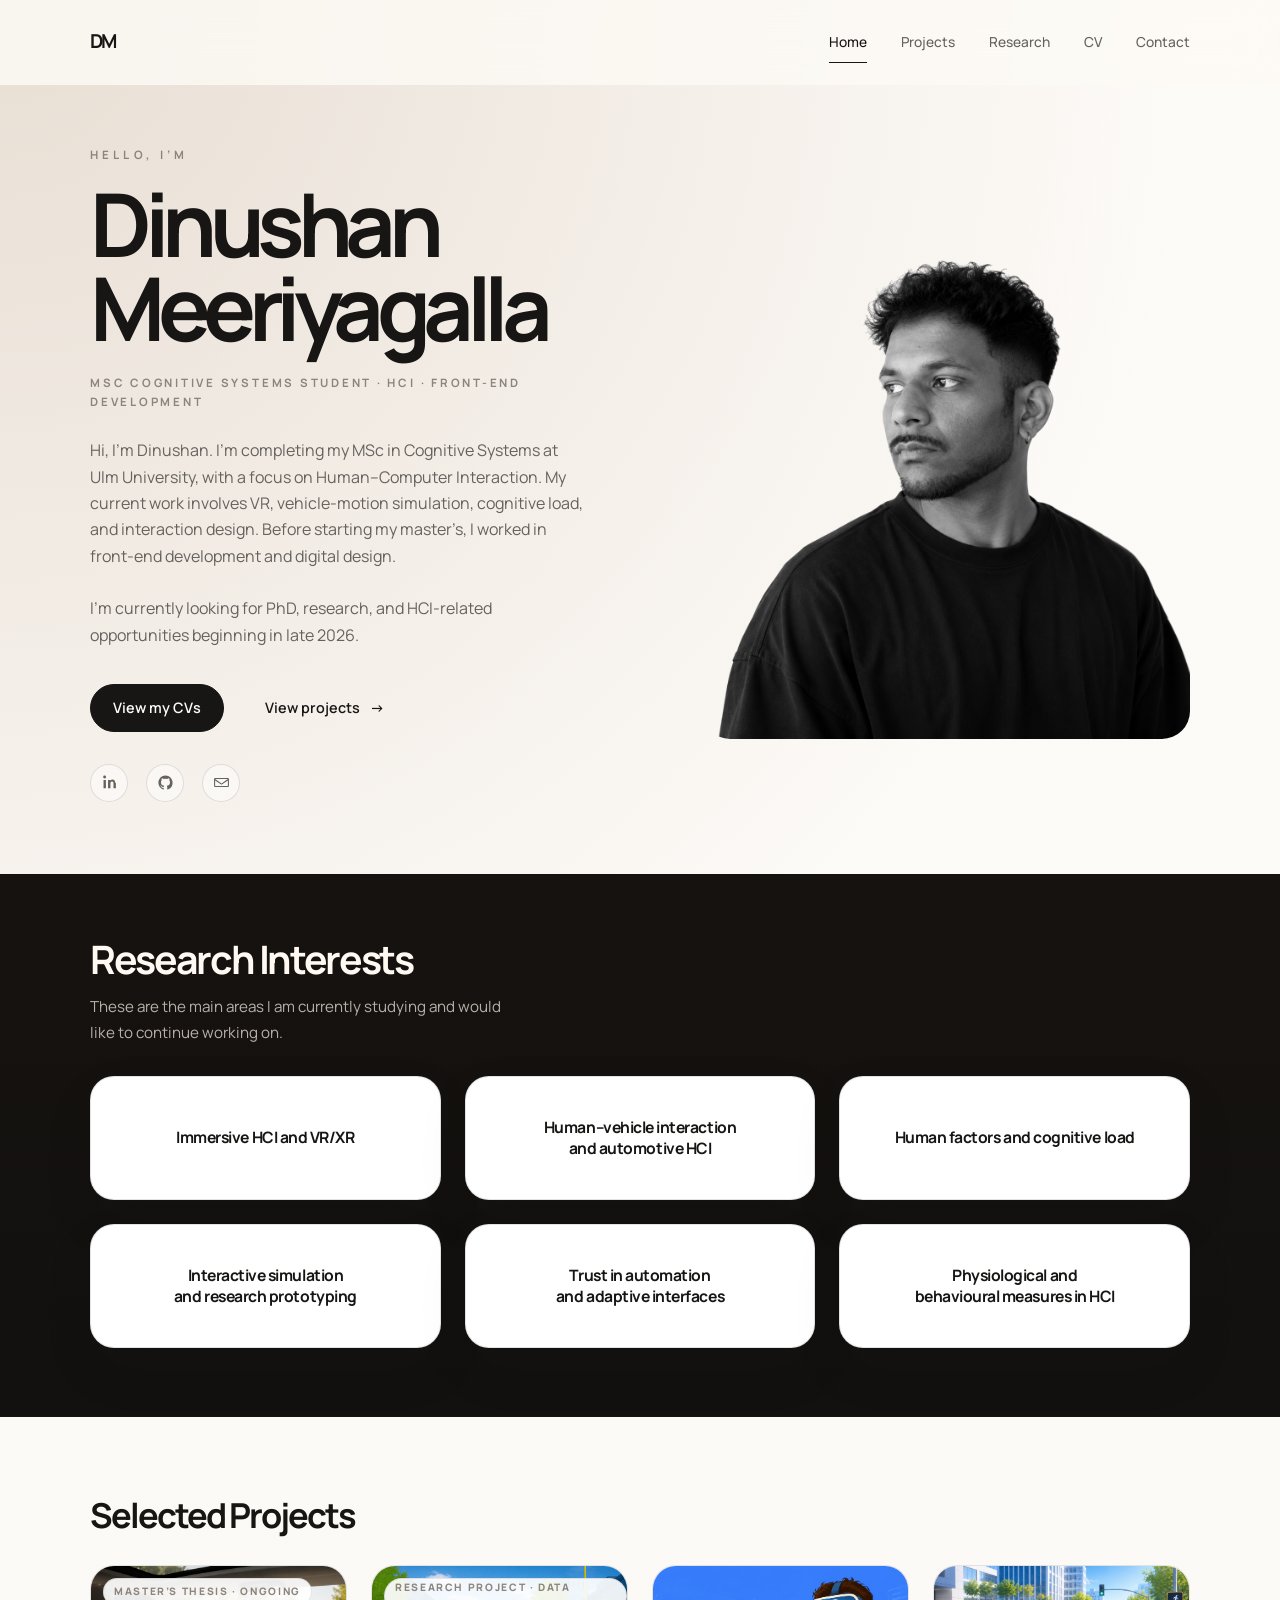
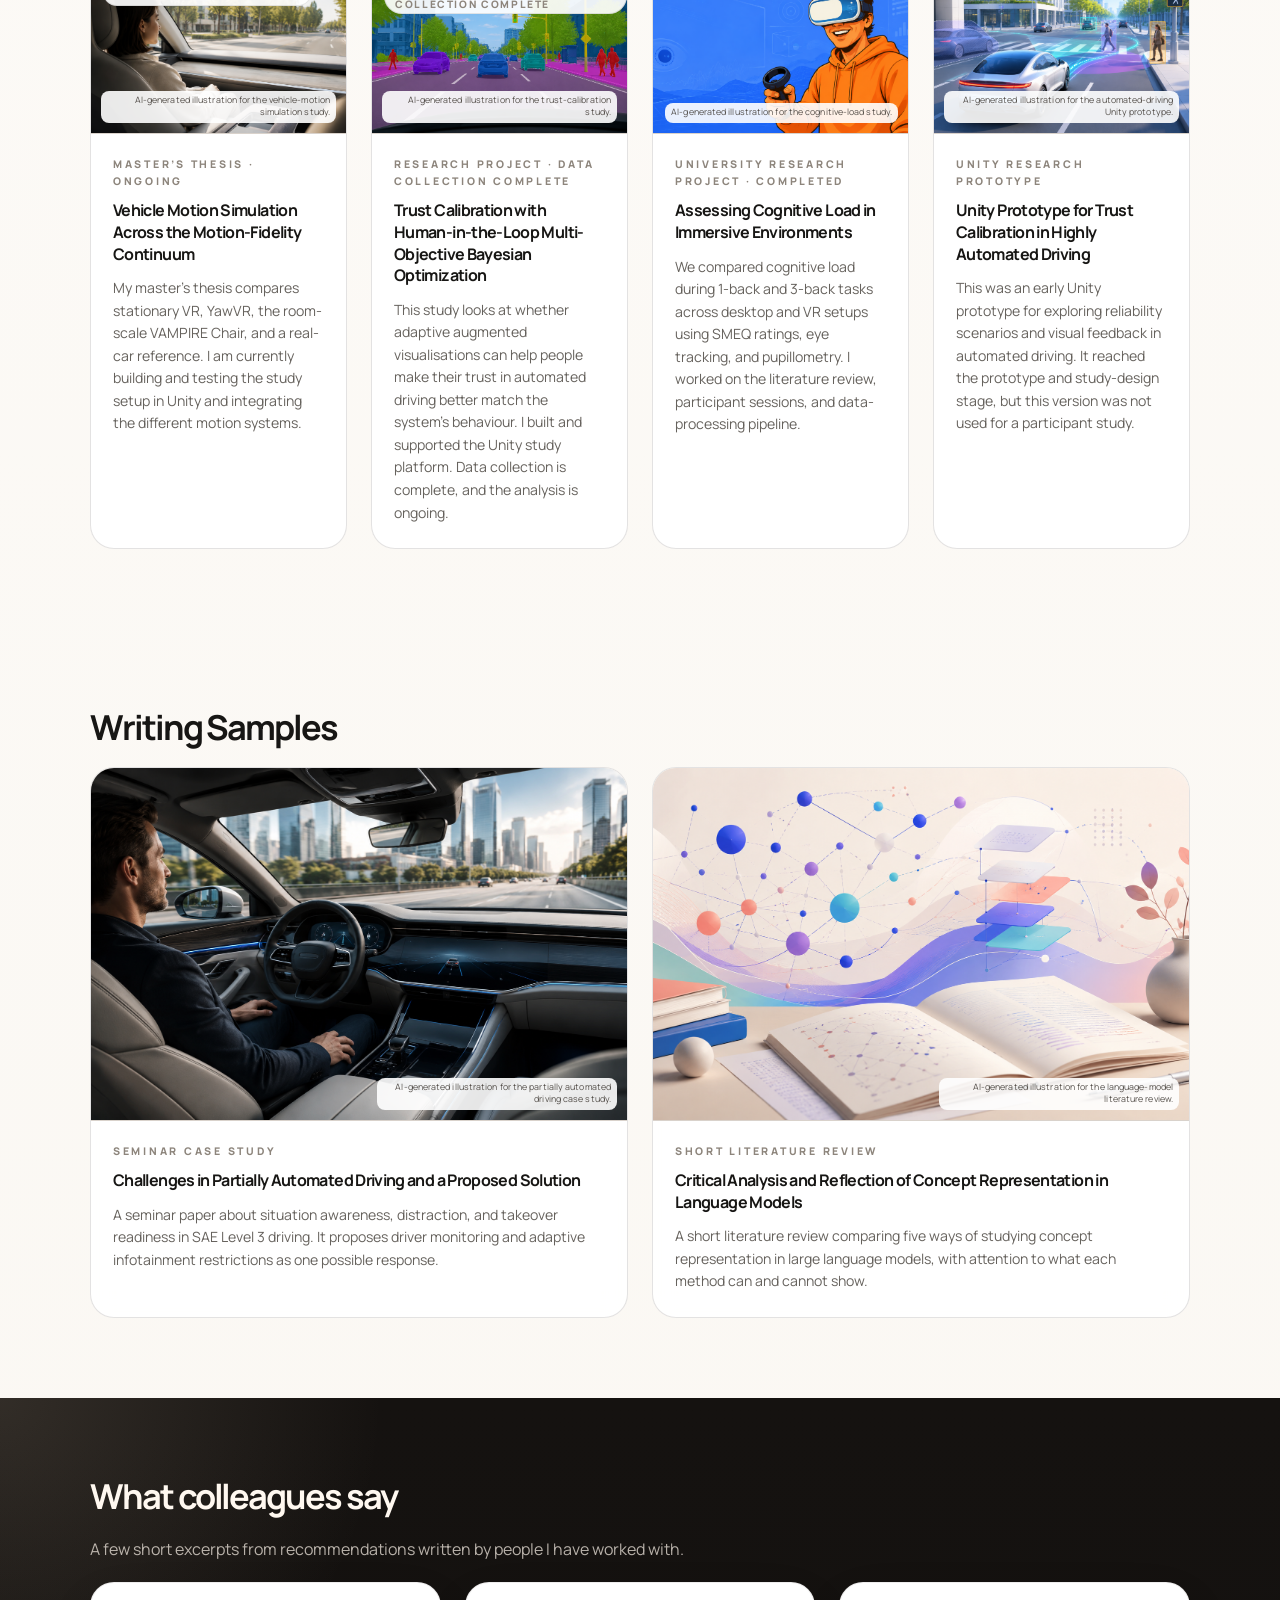
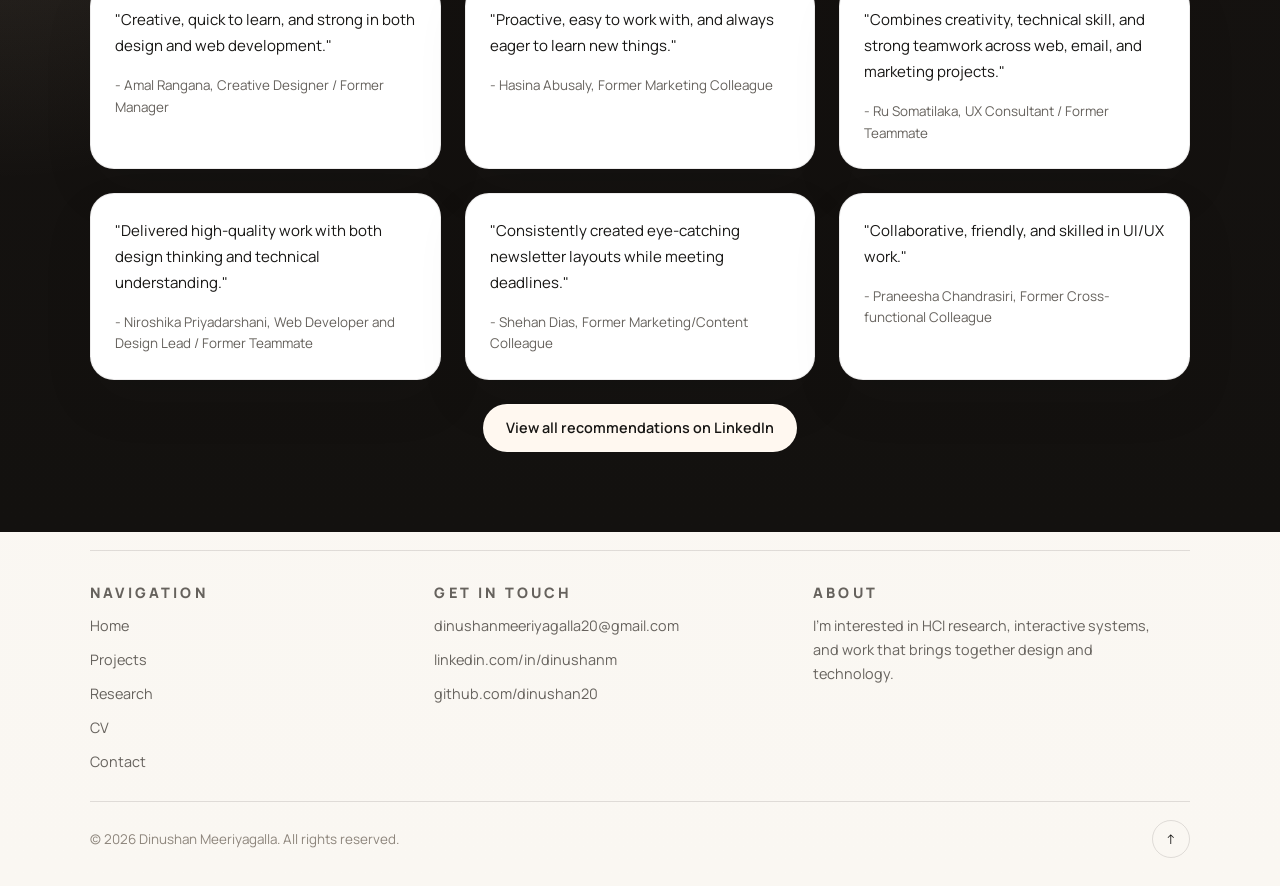
==== commit d81aed24: "Update portfolio copy" ====
--- a/index.html
+++ b/index.html
@@ -3,15 +3,15 @@
 <head>
   <meta charset="UTF-8" />
   <meta name="viewport" content="width=device-width, initial-scale=1.0" />
-  <title>Dinushan Meeriyagalla | HCI Researcher &amp; UX Engineer</title>
+  <title>Dinushan Meeriyagalla | HCI and Cognitive Systems</title>
   <meta
     name="description"
-    content="Portfolio of Dinushan Meeriyagalla, an MSc Cognitive Systems candidate at Ulm University focused on immersive HCI, VR/XR, automotive HCI, trust calibration, and UX engineering."
+    content="Portfolio of Dinushan Meeriyagalla, an MSc Cognitive Systems student at Ulm University working in HCI, VR, human–vehicle interaction, cognitive load, and front-end development."
   />
-  <meta property="og:title" content="Dinushan Meeriyagalla | HCI Researcher &amp; UX Engineer" />
+  <meta property="og:title" content="Dinushan Meeriyagalla | HCI and Cognitive Systems" />
   <meta
     property="og:description"
-    content="Portfolio of Dinushan Meeriyagalla, an MSc Cognitive Systems candidate working across immersive HCI, VR/XR, automotive HCI, trust calibration, and UX engineering."
+    content="Portfolio of Dinushan Meeriyagalla, an MSc Cognitive Systems student at Ulm University working in HCI, VR, human–vehicle interaction, cognitive load, and front-end development."
   />
   <meta property="og:type" content="website" />
   <link rel="preconnect" href="https://fonts.googleapis.com" />
@@ -49,26 +49,19 @@
     <section id="home" class="hero">
       <div class="container hero-grid">
         <div class="hero-copy reveal">
-          <p class="eyebrow">Hello. I'm</p>
+          <p class="eyebrow">HELLO, I’M</p>
           <h1>Dinushan<br />Meeriyagalla</h1>
 
           <p class="hero-role">
-            HCI Researcher
-            <span aria-hidden="true">•</span>
-            UX Engineer
-            <span aria-hidden="true">•</span>
-            Front-End Developer
+            MSc Cognitive Systems student · HCI · Front-end development
           </p>
 
           <p class="hero-text">
-            <strong>MSc Cognitive Systems candidate at Ulm University.</strong> <br>
-            I design, implement, and evaluate interactive systems in virtual reality,
-            automated driving, and immersive simulation.
+            Hi, I’m Dinushan. I’m completing my MSc in Cognitive Systems at Ulm University, with a focus on Human–Computer Interaction. My current work involves VR, vehicle-motion simulation, cognitive load, and interaction design. Before starting my master’s, I worked in front-end development and digital design.
           </p>
 
           <p class="hero-text">
-            Currently exploring PhD, research, UX engineering, HMI, and immersive-systems
-            opportunities beginning in late 2026.
+            I’m currently looking for PhD, research, and HCI-related opportunities beginning in late 2026.
           </p>
 
           <div class="hero-actions">
@@ -76,11 +69,11 @@
               class="btn btn-primary"
               href="cv.html"
             >
-              View Academic &amp; Industry CVs
+              View my CVs
             </a>
 
             <a class="btn btn-secondary" href="#projects">
-              View Projects
+              View projects
               <span aria-hidden="true">→</span>
             </a>
           </div>
@@ -132,16 +125,15 @@
         <article class="focus-feature reveal">
           <h2>Research Interests</h2>
           <p class="focus-intro">
-            Areas I am particularly interested in.
+            These are the main areas I am currently studying and would like to continue working on.
           </p>
           <div class="focus-interest-grid" aria-label="Research interests">
             <div class="focus-interest-card">Immersive HCI and VR/XR</div>
-            <div class="focus-interest-card">Human-vehicle interaction and automotive HCI</div>
-            <div class="focus-interest-card">Human factors, cognitive load, and workload</div>
-            <div class="focus-interest-card">Interactive simulation</div>
-            <div class="focus-interest-card">Trust calibration and human-AI interaction</div>
-            <div class="focus-interest-card">Adaptive interfaces</div>
-            <div class="focus-interest-card">Physiological and behavioral measures in HCI</div>
+            <div class="focus-interest-card">Human–vehicle interaction and automotive HCI</div>
+            <div class="focus-interest-card">Human factors and cognitive load</div>
+            <div class="focus-interest-card">Interactive simulation and research prototyping</div>
+            <div class="focus-interest-card">Trust in automation and adaptive interfaces</div>
+            <div class="focus-interest-card">Physiological and behavioural measures in HCI</div>
           </div>
         </article>
       </div>
@@ -162,19 +154,19 @@
             aria-label="Open Comparison of Vehicle Motion Simulation in Virtual Reality Across the Motion-Fidelity Continuum thesis page"
           >
             <div class="project-image ai-image-shell">
-              <span class="project-status-chip">Master’s Thesis · Ongoing</span>
+              <span class="project-status-chip">Master’s thesis · Ongoing</span>
               <img
                 src="assets/cover-image-low-cost-driving_sim_comparison.png"
-                alt="Illustration representing vehicle motion simulation across the motion-fidelity continuum in virtual reality"
-              />
-              <span class="ai-image-note">AI-generated image, used for illustrative purposes only.</span>
-            </div>
-
-            <div class="project-body">
-              <p class="project-type">Master&apos;s Thesis</p>
+                alt="AI-generated illustration for the vehicle-motion simulation study."
+              />
+              <span class="ai-image-note">AI-generated illustration for the vehicle-motion simulation study.</span>
+            </div>
+
+            <div class="project-body">
+              <p class="project-type">Master’s thesis · Ongoing</p>
               <h3>Vehicle Motion Simulation Across the Motion-Fidelity Continuum</h3>
               <p>
-                Comparing four levels of vehicle-motion simulation through an immersive HCI study combining Unity/C# development, physical simulator integration, human factors, and user evaluation.
+                My master’s thesis compares stationary VR, YawVR, the room-scale VAMPIRE Chair, and a real-car reference. I am currently building and testing the study setup in Unity and integrating the different motion systems.
               </p>
             </div>
           </a>
@@ -185,19 +177,19 @@
             aria-label="Open Trust Calibration HITL-MOBO project page"
           >
             <div class="project-image ai-image-shell">
-              <span class="project-status-chip">Data Collection Completed</span>
+              <span class="project-status-chip">Research project · Data collection complete</span>
               <img
                 src="assets/cover-image-trust-calibration.png"
-                alt="Illustration of automated-driving trust calibration concepts with augmented traffic cues and highlighted roadway context"
-              />
-              <span class="ai-image-note">AI-generated image, used for illustrative purposes only.</span>
-            </div>
-
-            <div class="project-body">
-              <p class="project-type">Research Project</p>
+                alt="AI-generated illustration for the trust-calibration study."
+              />
+              <span class="ai-image-note">AI-generated illustration for the trust-calibration study.</span>
+            </div>
+
+            <div class="project-body">
+              <p class="project-type">Research project · Data collection complete</p>
               <h3>Trust Calibration with Human-in-the-Loop Multi-Objective Bayesian Optimization</h3>
               <p>
-                Human-in-the-loop study investigating adaptive augmented-visualization feedback for trust calibration in automated driving. Data collection is complete; analysis and research-output preparation are ongoing.
+                This study looks at whether adaptive augmented visualisations can help people make their trust in automated driving better match the system’s behaviour. I built and supported the Unity study platform. Data collection is complete, and the analysis is ongoing.
               </p>
             </div>
           </a>
@@ -210,17 +202,16 @@
             <div class="project-image ai-image-shell">
               <img
                 src="assets/Assessing_Cognitive_Load_in_Immersive_Environments/cover-image-immersive-env-experiement.png"
-                alt="Illustration of a person wearing a VR headset and holding a controller, representing immersive environments and eye-tracking based cognitive-load assessment."
-              />
-              <span class="ai-image-note">AI-generated image, used for illustrative purposes only.</span>
-            </div>
-
-            <div class="project-body">
-              <p class="project-type">Research Project</p>
+                alt="AI-generated illustration for the cognitive-load study."
+              />
+              <span class="ai-image-note">AI-generated illustration for the cognitive-load study.</span>
+            </div>
+
+            <div class="project-body">
+              <p class="project-type">University research project · Completed</p>
               <h3>Assessing Cognitive Load in Immersive Environments</h3>
               <p>
-                Eye-tracking and pupillometry study comparing workload measures
-                across desktop and VR environments.
+                We compared cognitive load during 1-back and 3-back tasks across desktop and VR setups using SMEQ ratings, eye tracking, and pupillometry. I worked on the literature review, participant sessions, and data-processing pipeline.
               </p>
             </div>
           </a>
@@ -233,17 +224,16 @@
             <div class="project-image ai-image-shell">
               <img
                 src="assets/unity-trust-calibration-prototype/User_Interface_Optimization_on_Trust_Calibration_in_Highly_Automated_Driving_cover_image.png"
-                alt="Cover image for a Unity-based trust calibration prototype in highly automated driving."
-              />
-              <span class="ai-image-note">AI-generated image, used for illustrative purposes only.</span>
-            </div>
-
-            <div class="project-body">
-              <p class="project-type">Research Prototype / Unity Implementation</p>
+                alt="AI-generated illustration for the automated-driving Unity prototype."
+              />
+              <span class="ai-image-note">AI-generated illustration for the automated-driving Unity prototype.</span>
+            </div>
+
+            <div class="project-body">
+              <p class="project-type">Unity research prototype</p>
               <h3>Unity Prototype for Trust Calibration in Highly Automated Driving</h3>
               <p>
-                Research prototype exploring reliability scenarios and visual feedback
-                concepts for trust calibration in automated driving.
+                This was an early Unity prototype for exploring reliability scenarios and visual feedback in automated driving. It reached the prototype and study-design stage, but this version was not used for a participant study.
               </p>
             </div>
           </a>
@@ -267,17 +257,16 @@
             <div class="project-image ai-image-shell">
               <img
                 src="assets/cover-image-Challenges_in_Partially_Automated.png"
-                alt="Illustration of a partially automated vehicle in an urban setting with perception overlays and surrounding traffic cues"
-              />
-              <span class="ai-image-note">AI-generated image, used for illustrative purposes only.</span>
-            </div>
-
-            <div class="project-body">
-              <p class="project-type">Writing Sample / Case Study</p>
+                alt="AI-generated illustration for the partially automated driving case study."
+              />
+              <span class="ai-image-note">AI-generated illustration for the partially automated driving case study.</span>
+            </div>
+
+            <div class="project-body">
+              <p class="project-type">Seminar case study</p>
               <h3>Challenges in Partially Automated Driving and a Proposed Solution</h3>
               <p>
-                Seminar case study on partial automation, distraction, and a proposed
-                driver-monitoring plus adaptive-infotainment intervention.
+                A seminar paper about situation awareness, distraction, and takeover readiness in SAE Level 3 driving. It proposes driver monitoring and adaptive infotainment restrictions as one possible response.
               </p>
             </div>
           </a>
@@ -290,17 +279,16 @@
             <div class="project-image ai-image-shell">
               <img
                 src="assets/cover-image-Critical_Analysis_and_Reflection_of_Concept_Representation.png"
-                alt="Illustration of concept representation in language models with semantic structures, networked model layers, and interpretability-focused visual analysis."
-              />
-              <span class="ai-image-note">AI-generated image, used for illustrative purposes only.</span>
-            </div>
-
-            <div class="project-body">
-              <p class="project-type">Writing Sample / Small Literature Review</p>
+                alt="AI-generated illustration for the language-model literature review."
+              />
+              <span class="ai-image-note">AI-generated illustration for the language-model literature review.</span>
+            </div>
+
+            <div class="project-body">
+              <p class="project-type">Short literature review</p>
               <h3>Critical Analysis and Reflection of Concept Representation in Language Models</h3>
               <p>
-                Literature review comparing five methodological approaches for
-                studying concept representation in LLMs.
+                A short literature review comparing five ways of studying concept representation in large language models, with attention to what each method can and cannot show.
               </p>
             </div>
           </a>
@@ -316,7 +304,7 @@
 
         <div class="section-copy recommendation-intro reveal">
           <p>
-            Selected excerpts from LinkedIn recommendations by people I worked with.
+            A few short excerpts from recommendations written by people I have worked with.
           </p>
         </div>
 
@@ -359,7 +347,7 @@
             target="_blank"
             rel="noopener noreferrer"
           >
-            View full recommendations on LinkedIn
+            View all recommendations on LinkedIn
           </a>
         </div>
       </div>
@@ -399,14 +387,13 @@
       <div class="footer-column footer-about">
         <p class="footer-title">About</p>
         <p>
-          I’m always open to discussing research, product ideas, and new opportunities
-          where thoughtful design and technical execution meet.
+          I’m interested in HCI research, interactive systems, and work that brings together design and technology.
         </p>
       </div>
     </section>
 
     <div class="container footer-bottom">
-      <p>© <span id="year"></span> Dinushan Meeriyagalla. All rights reserved.</p>
+      <p>© 2026 Dinushan Meeriyagalla. All rights reserved.</p>
       <a href="#home" class="back-to-top" aria-label="Back to top">↑</a>
     </div>
   </footer>
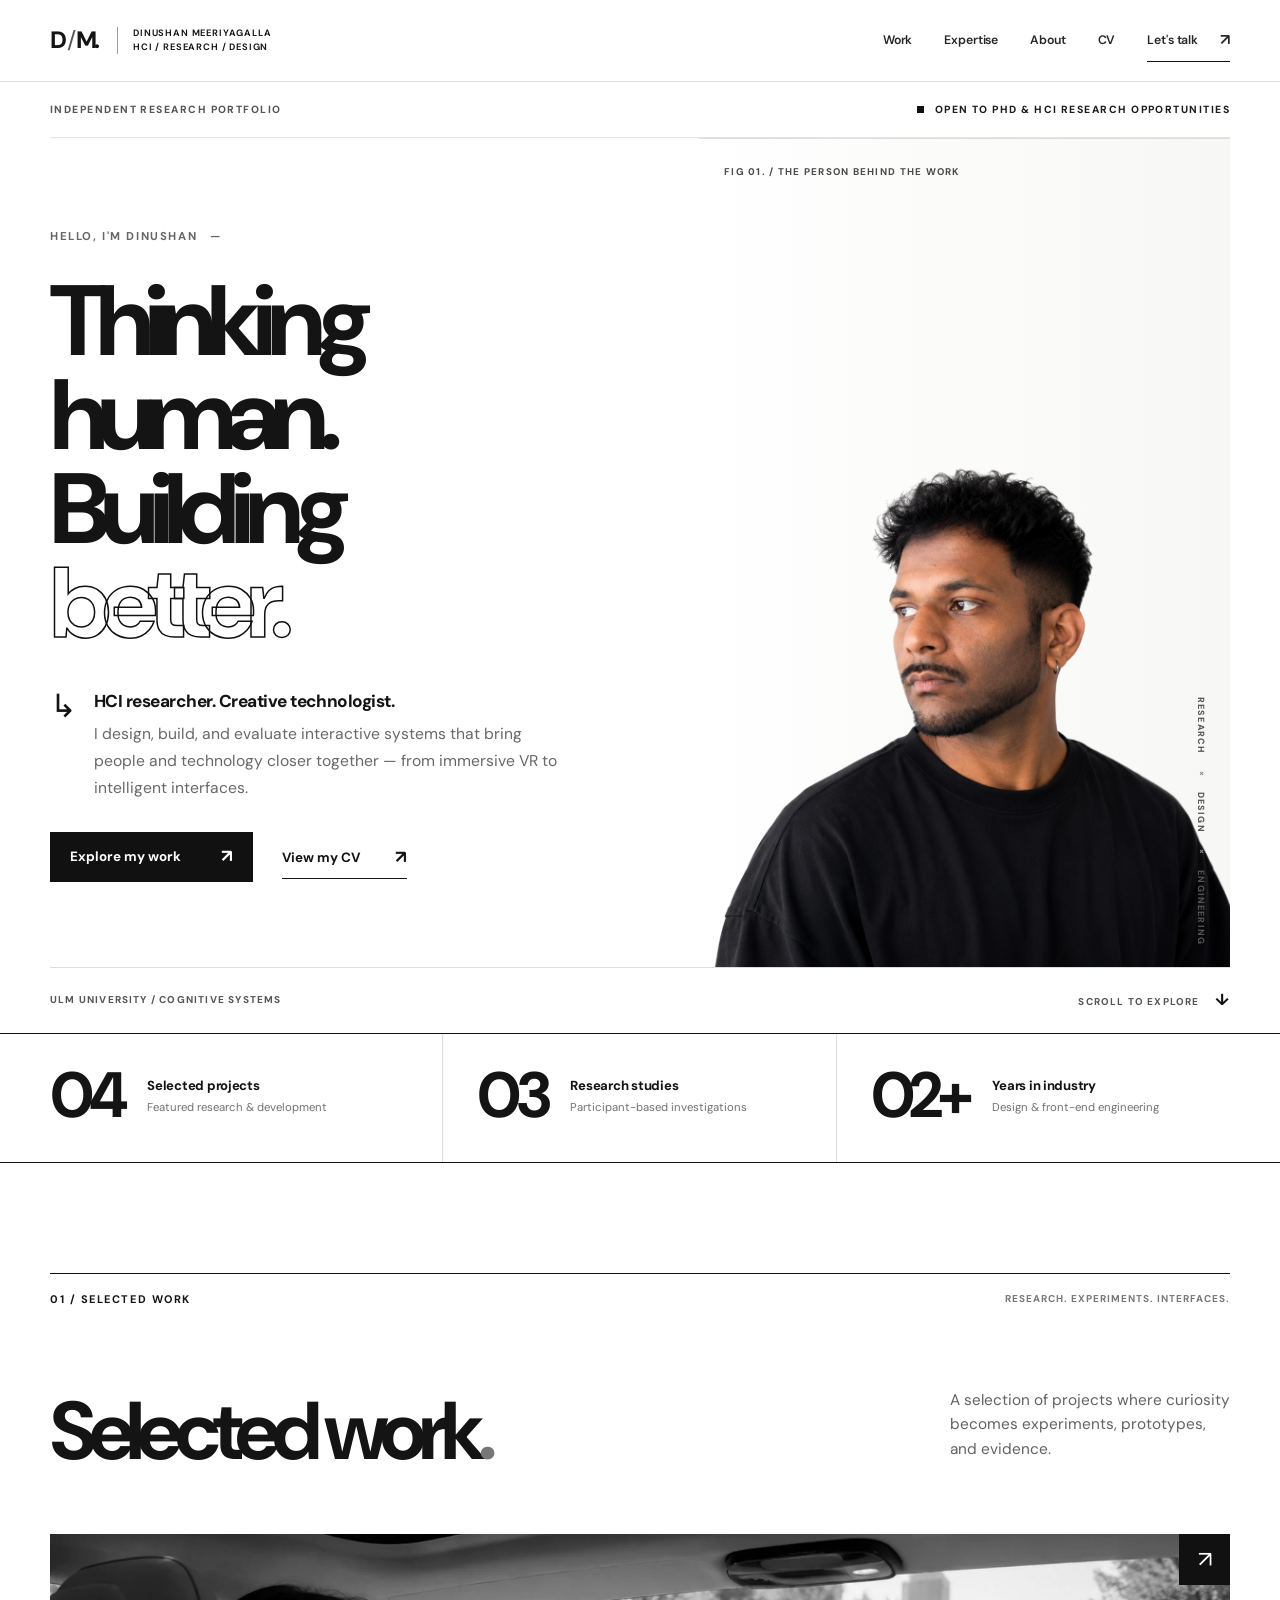
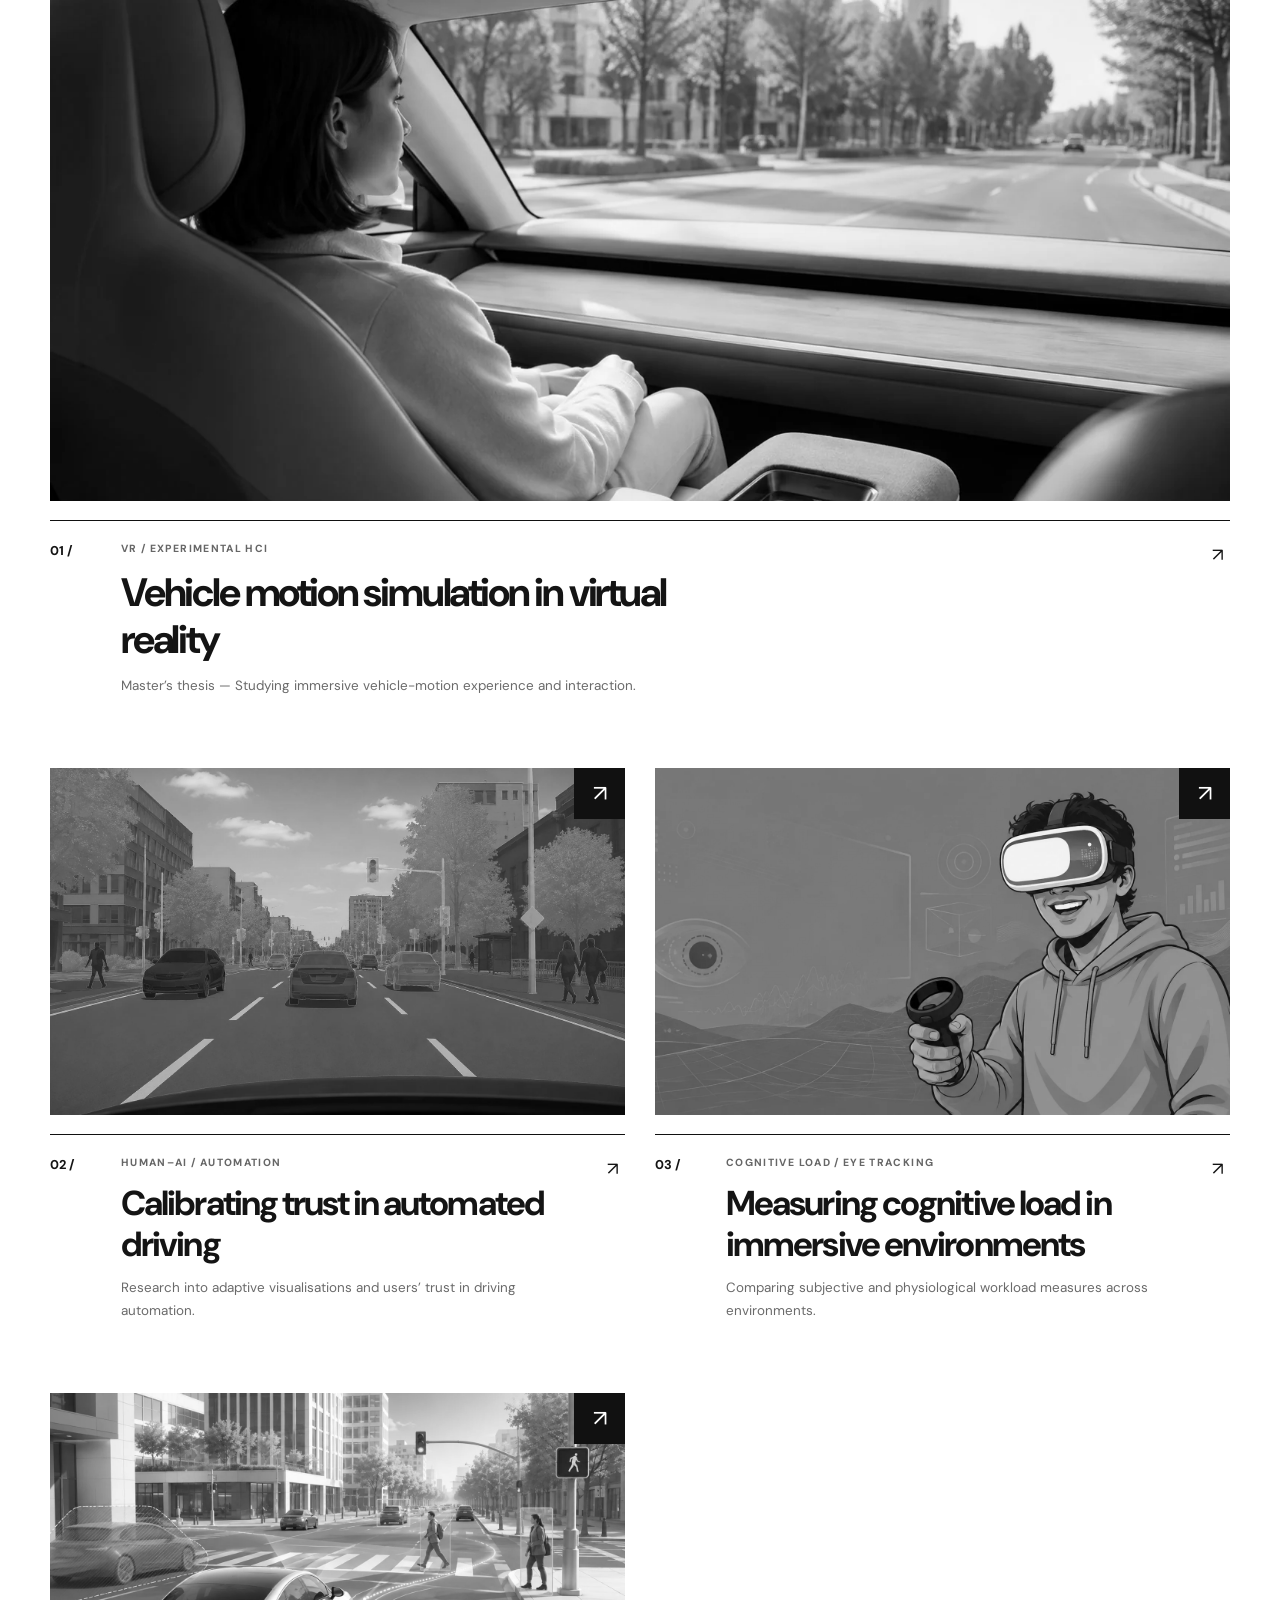
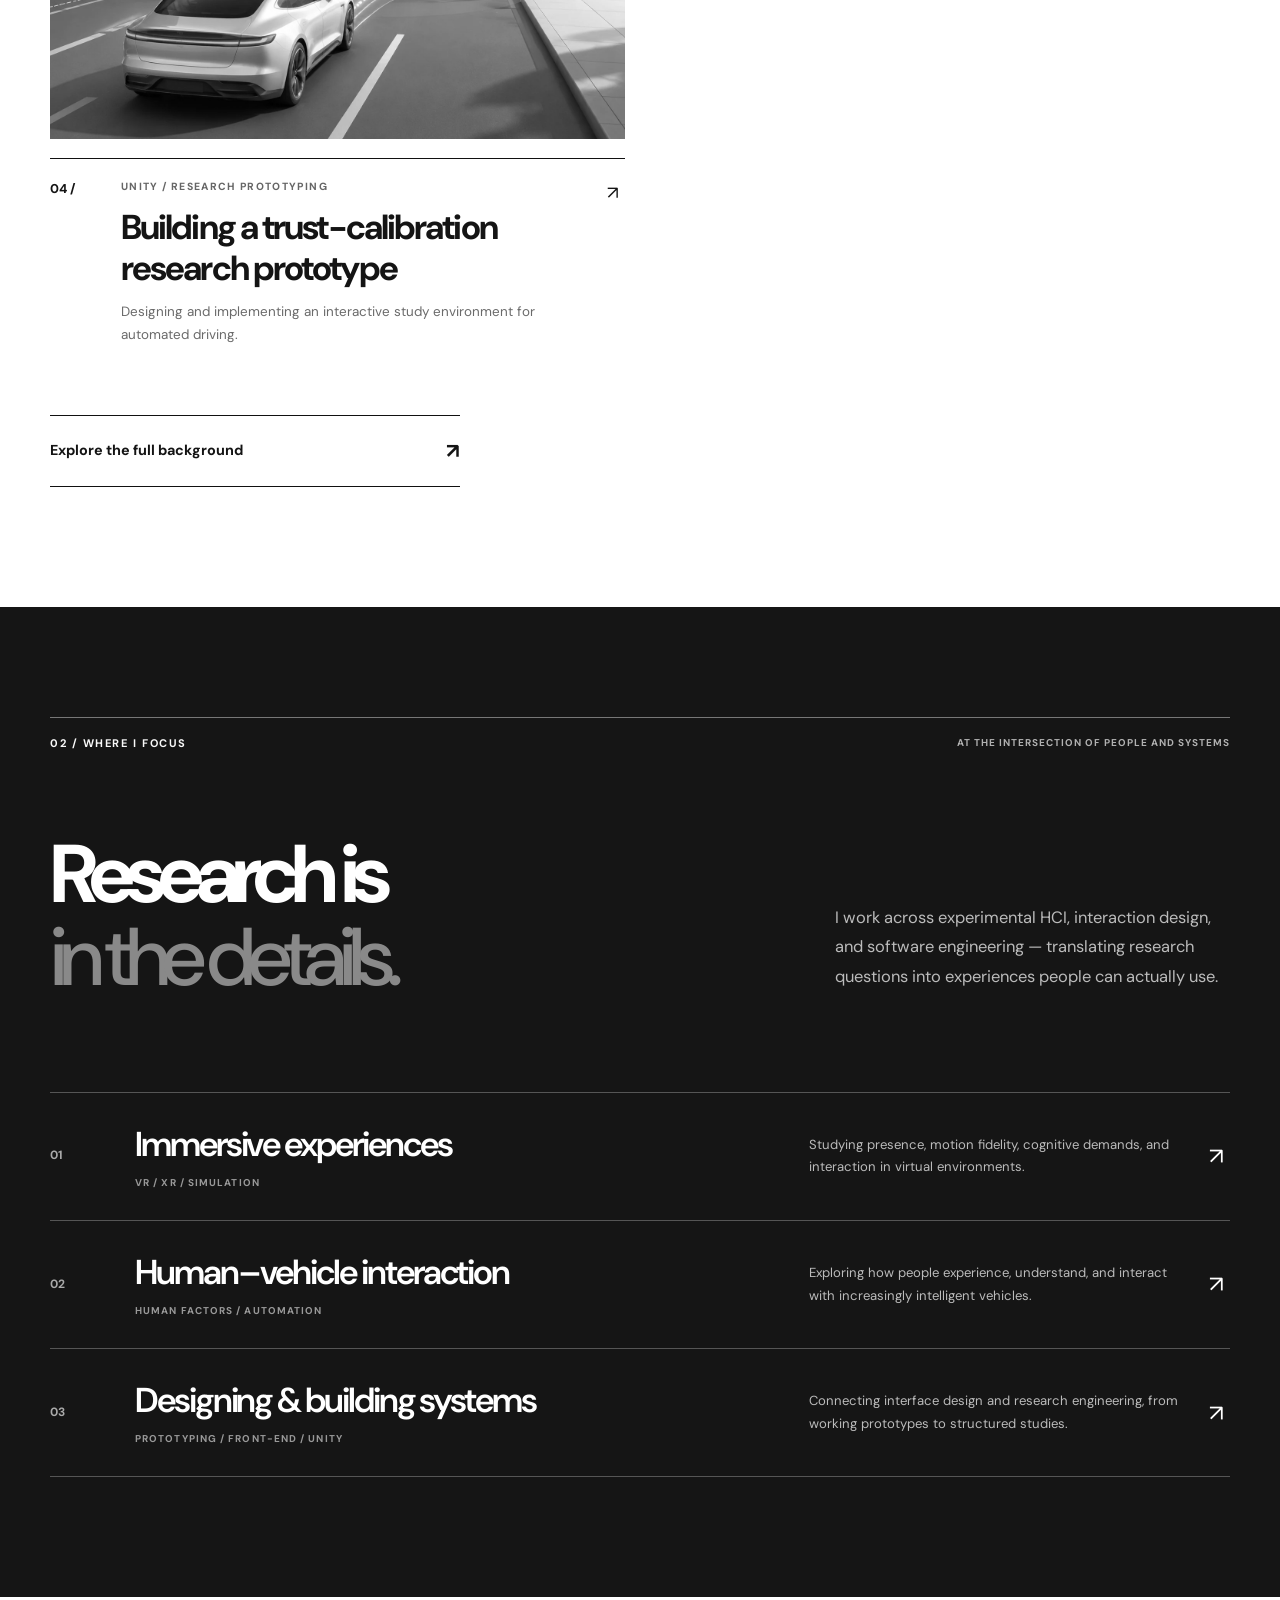
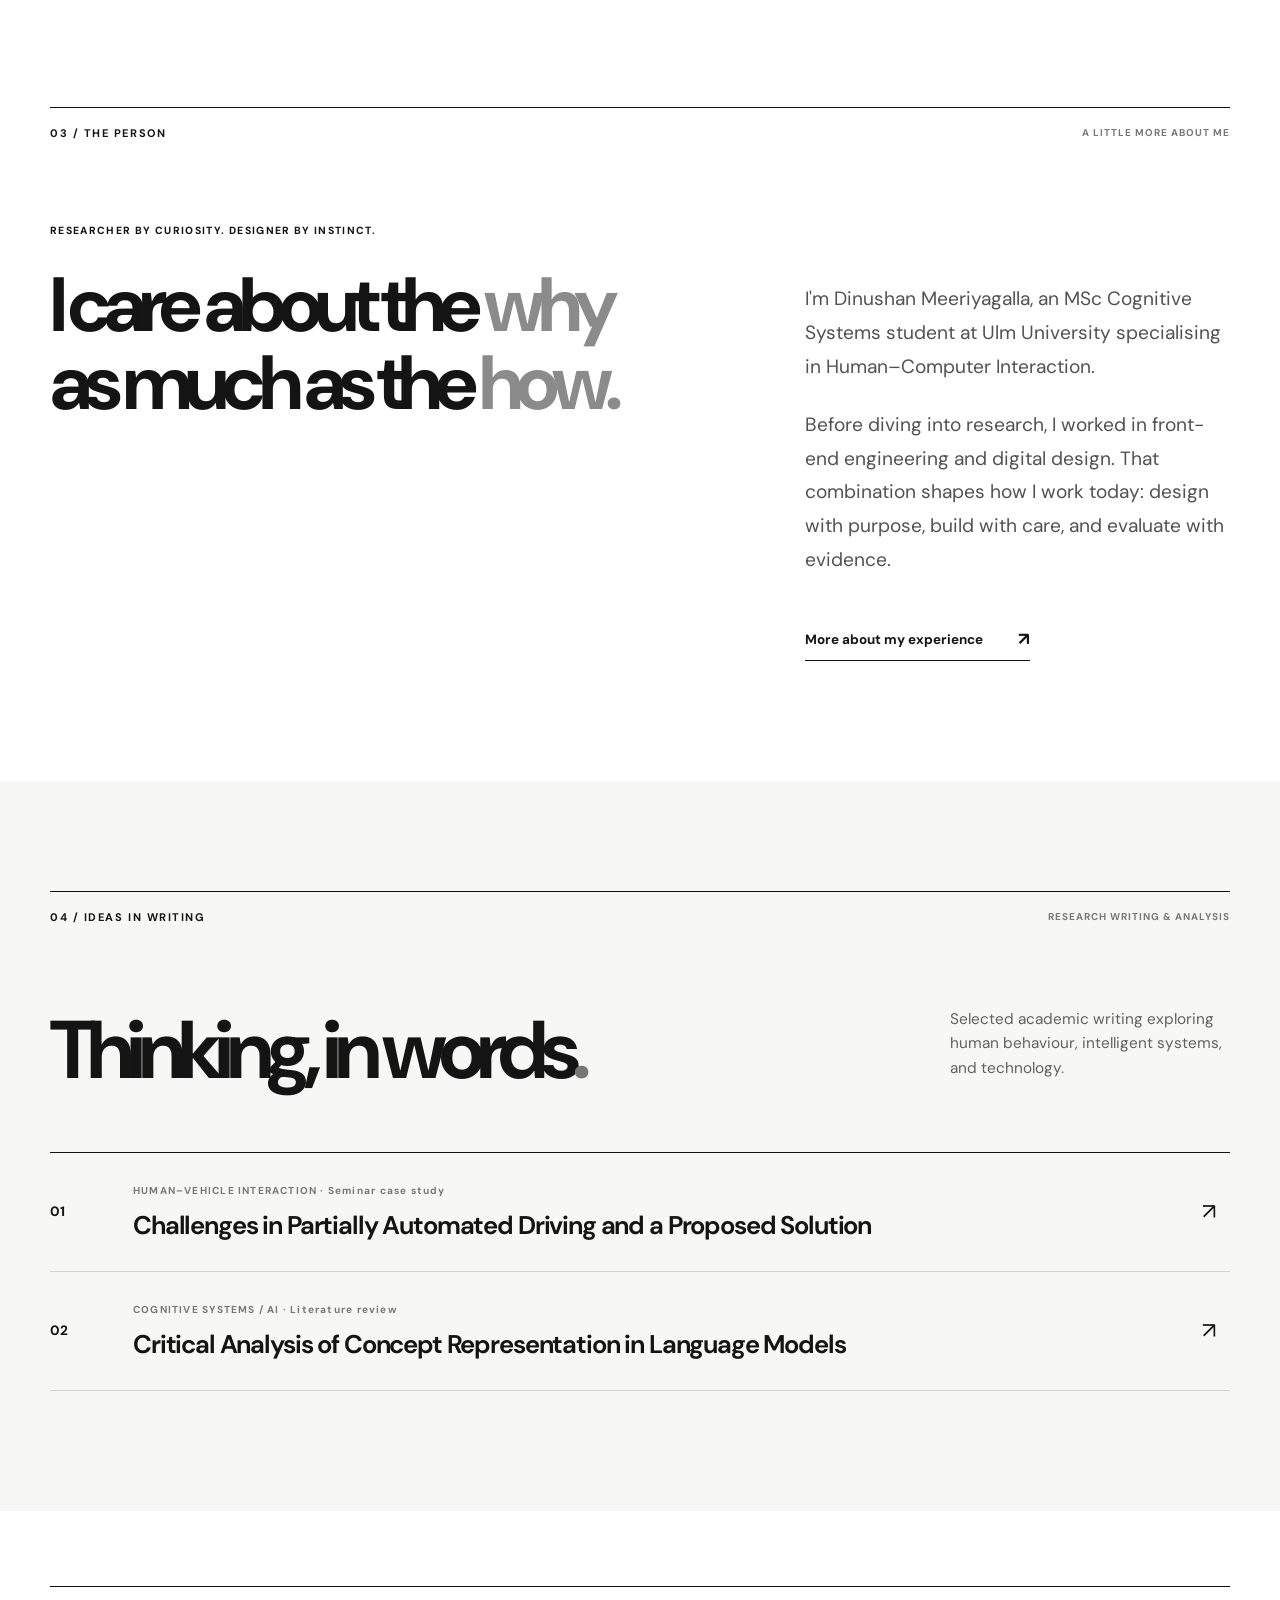
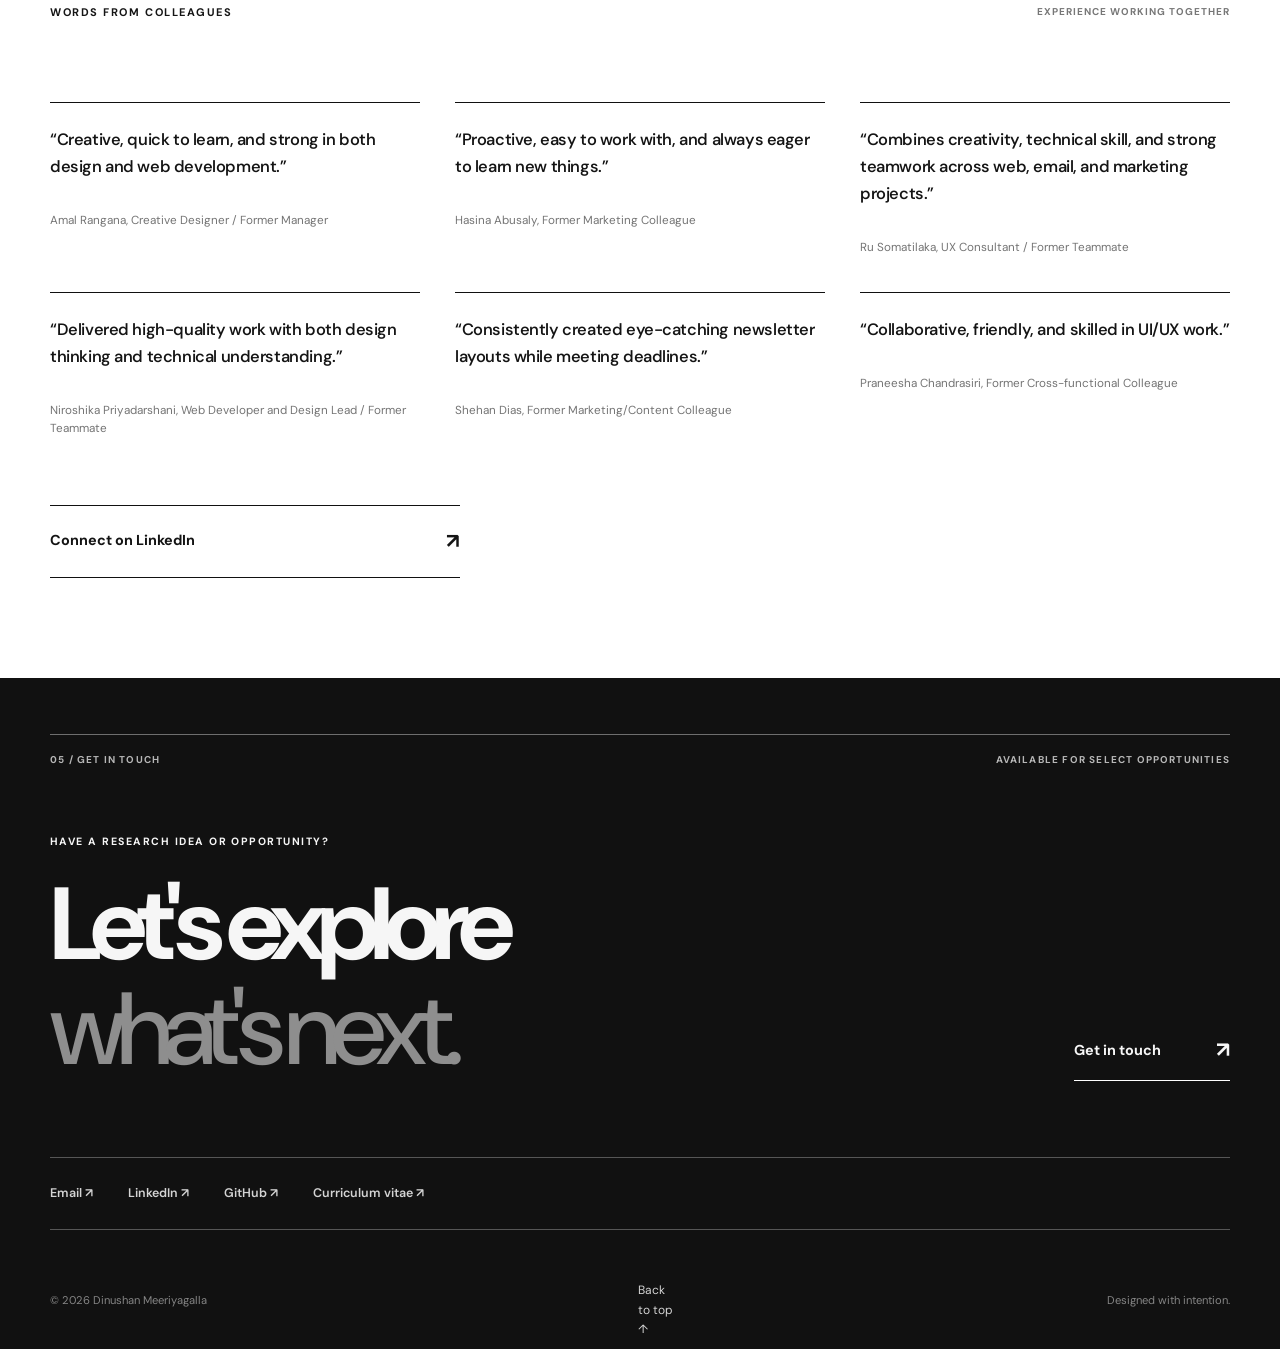
==== commit fd80da55: "Redesign portfolio website" ====
--- a/index.html
+++ b/index.html
@@ -1,403 +1,74 @@
 <!DOCTYPE html>
-<html lang="en">
-<head>
-  <meta charset="UTF-8" />
-  <meta name="viewport" content="width=device-width, initial-scale=1.0" />
-  <title>Dinushan Meeriyagalla | HCI and Cognitive Systems</title>
-  <meta
-    name="description"
-    content="Portfolio of Dinushan Meeriyagalla, an MSc Cognitive Systems student at Ulm University working in HCI, VR, human–vehicle interaction, cognitive load, and front-end development."
-  />
-  <meta property="og:title" content="Dinushan Meeriyagalla | HCI and Cognitive Systems" />
-  <meta
-    property="og:description"
-    content="Portfolio of Dinushan Meeriyagalla, an MSc Cognitive Systems student at Ulm University working in HCI, VR, human–vehicle interaction, cognitive load, and front-end development."
-  />
-  <meta property="og:type" content="website" />
-  <link rel="preconnect" href="https://fonts.googleapis.com" />
-  <link rel="preconnect" href="https://fonts.gstatic.com" crossorigin />
-  <link
-    href="https://fonts.googleapis.com/css2?family=Manrope:wght@400;500;600;700;800&amp;display=swap"
-    rel="stylesheet"
-  />
-  <link rel="icon" type="image/svg+xml" href="assets/favicon.svg" />
-  <link rel="stylesheet" href="style.css" />
-</head>
-<body>
-  <a class="skip-link" href="#main">Skip to content</a>
 
-  <header class="site-header">
-    <div class="container header-inner">
-      <a href="#home" class="logo" aria-label="Homepage">DM</a>
-
-      <button class="nav-toggle" aria-label="Toggle navigation" aria-expanded="false">
-        <span></span>
-        <span></span>
-      </button>
-
-      <nav class="site-nav" aria-label="Main navigation">
-        <a href="#home" class="nav-link active">Home</a>
-        <a href="#projects" class="nav-link">Projects</a>
-        <a href="#research" class="nav-link">Research</a>
-        <a href="cv.html" class="nav-link">CV</a>
-        <a href="#contact" class="nav-link">Contact</a>
-      </nav>
-    </div>
-  </header>
-
-  <main id="main">
-    <section id="home" class="hero">
-      <div class="container hero-grid">
-        <div class="hero-copy reveal">
-          <p class="eyebrow">HELLO, I’M</p>
-          <h1>Dinushan<br />Meeriyagalla</h1>
-
-          <p class="hero-role">
-            MSc Cognitive Systems student · HCI · Front-end development
-          </p>
-
-          <p class="hero-text">
-            Hi, I’m Dinushan. I’m completing my MSc in Cognitive Systems at Ulm University, with a focus on Human–Computer Interaction. My current work involves VR, vehicle-motion simulation, cognitive load, and interaction design. Before starting my master’s, I worked in front-end development and digital design.
-          </p>
-
-          <p class="hero-text">
-            I’m currently looking for PhD, research, and HCI-related opportunities beginning in late 2026.
-          </p>
-
-          <div class="hero-actions">
-            <a
-              class="btn btn-primary"
-              href="cv.html"
-            >
-              View my CVs
-            </a>
-
-            <a class="btn btn-secondary" href="#projects">
-              View projects
-              <span aria-hidden="true">→</span>
-            </a>
-          </div>
-
-          <div class="social-links" aria-label="Social links">
-            <a
-              href="https://linkedin.com/in/dinushanm"
-              target="_blank"
-              rel="noopener noreferrer"
-              aria-label="LinkedIn"
-            >
-              <svg viewBox="0 0 24 24" aria-hidden="true">
-                <path d="M6.94 8.5H3.56V20h3.38zm.22-4.26A2.02 2.02 0 0 0 5.1 2.2a2.02 2.02 0 0 0-2.04 2.04A2 2 0 0 0 5.1 6.24a2 2 0 0 0 2.06-2Zm12.78 8.04c0-2.98-1.6-4.36-3.73-4.36a3.22 3.22 0 0 0-2.9 1.6V8.5h-3.38V20h3.38v-6.18c0-1.62.3-3.2 2.3-3.2 1.97 0 2 1.84 2 3.3V20H21V12.3Z" />
-              </svg>
-            </a>
-            <a
-              href="https://github.com/dinushan20"
-              target="_blank"
-              rel="noopener noreferrer"
-              aria-label="GitHub"
-            >
-              <svg viewBox="0 0 24 24" aria-hidden="true">
-                <path d="M12 2C6.48 2 2 6.58 2 12.22c0 4.5 2.87 8.31 6.84 9.66.5.1.68-.22.68-.49 0-.24-.01-1.04-.01-1.89-2.78.62-3.37-1.2-3.37-1.2-.45-1.18-1.11-1.5-1.11-1.5-.91-.63.07-.62.07-.62 1 .08 1.53 1.06 1.53 1.06.9 1.58 2.35 1.12 2.92.85.09-.67.35-1.13.63-1.39-2.22-.26-4.56-1.14-4.56-5.08 0-1.12.39-2.03 1.03-2.75-.1-.27-.45-1.33.1-2.77 0 0 .84-.28 2.75 1.05A9.35 9.35 0 0 1 12 6.86a9.3 9.3 0 0 1 2.5.35c1.9-1.33 2.74-1.05 2.74-1.05.56 1.44.21 2.5.1 2.77.64.72 1.03 1.63 1.03 2.75 0 3.95-2.34 4.82-4.58 5.08.36.32.68.95.68 1.92 0 1.39-.01 2.5-.01 2.84 0 .27.18.6.69.49A10.23 10.23 0 0 0 22 12.22C22 6.58 17.52 2 12 2Z" />
-              </svg>
-            </a>
-            <a href="mailto:dinushanmeeriyagalla20@gmail.com" aria-label="Email">
-              <svg viewBox="0 0 24 24" aria-hidden="true">
-                <path d="M3 5.5h18A1.5 1.5 0 0 1 22.5 7v10A1.5 1.5 0 0 1 21 18.5H3A1.5 1.5 0 0 1 1.5 17V7A1.5 1.5 0 0 1 3 5.5Zm0 1.5v.23l9 6.06 9-6.06V7H3Zm18 10V9l-8.58 5.79a.75.75 0 0 1-.84 0L3 9v8h18Z" />
-              </svg>
-            </a>
-          </div>
-        </div>
-
-        <div class="hero-media reveal">
-          <div class="portrait-panel portrait-panel--cutout">
-            <div class="portrait-fallback" aria-hidden="true">DM</div>
-            <img
-              src="assets/dinushan_side_looking_portrait_transparent.png"
-              alt="Side-looking portrait of Dinushan Meeriyagalla"
-              class="portrait-img"
-            />
-          </div>
-        </div>
-      </div>
-    </section>
-
-    <section id="research" class="focus-strip">
-      <div class="container">
-        <article class="focus-feature reveal">
-          <h2>Research Interests</h2>
-          <p class="focus-intro">
-            These are the main areas I am currently studying and would like to continue working on.
-          </p>
-          <div class="focus-interest-grid" aria-label="Research interests">
-            <div class="focus-interest-card">Immersive HCI and VR/XR</div>
-            <div class="focus-interest-card">Human–vehicle interaction and automotive HCI</div>
-            <div class="focus-interest-card">Human factors and cognitive load</div>
-            <div class="focus-interest-card">Interactive simulation and research prototyping</div>
-            <div class="focus-interest-card">Trust in automation and adaptive interfaces</div>
-            <div class="focus-interest-card">Physiological and behavioural measures in HCI</div>
-          </div>
-        </article>
-      </div>
-    </section>
-
-    <section id="projects" class="section section-projects">
-      <div class="container">
-        <div class="section-heading reveal">
-          <h2>Selected Projects</h2>
-
-        </div>
-
-        <div class="project-grid">
-
-          <a
-            class="project-card project-card-link reveal"
-            href="project-vehicle-motion-simulation.html"
-            aria-label="Open Comparison of Vehicle Motion Simulation in Virtual Reality Across the Motion-Fidelity Continuum thesis page"
-          >
-            <div class="project-image ai-image-shell">
-              <span class="project-status-chip">Master’s thesis · Ongoing</span>
-              <img
-                src="assets/cover-image-low-cost-driving_sim_comparison.png"
-                alt="AI-generated illustration for the vehicle-motion simulation study."
-              />
-              <span class="ai-image-note">AI-generated illustration for the vehicle-motion simulation study.</span>
-            </div>
-
-            <div class="project-body">
-              <p class="project-type">Master’s thesis · Ongoing</p>
-              <h3>Vehicle Motion Simulation Across the Motion-Fidelity Continuum</h3>
-              <p>
-                My master’s thesis compares stationary VR, YawVR, the room-scale VAMPIRE Chair, and a real-car reference. I am currently building and testing the study setup in Unity and integrating the different motion systems.
-              </p>
-            </div>
-          </a>
-
-          <a
-            class="project-card project-card-link reveal"
-            href="project-trust-calibration.html"
-            aria-label="Open Trust Calibration HITL-MOBO project page"
-          >
-            <div class="project-image ai-image-shell">
-              <span class="project-status-chip">Research project · Data collection complete</span>
-              <img
-                src="assets/cover-image-trust-calibration.png"
-                alt="AI-generated illustration for the trust-calibration study."
-              />
-              <span class="ai-image-note">AI-generated illustration for the trust-calibration study.</span>
-            </div>
-
-            <div class="project-body">
-              <p class="project-type">Research project · Data collection complete</p>
-              <h3>Trust Calibration with Human-in-the-Loop Multi-Objective Bayesian Optimization</h3>
-              <p>
-                This study looks at whether adaptive augmented visualisations can help people make their trust in automated driving better match the system’s behaviour. I built and supported the Unity study platform. Data collection is complete, and the analysis is ongoing.
-              </p>
-            </div>
-          </a>
-
-          <a
-            class="project-card project-card-link reveal"
-            href="project-cognitive-load-immersive.html"
-            aria-label="Open Assessing Cognitive Load in Immersive Environments project page"
-          >
-            <div class="project-image ai-image-shell">
-              <img
-                src="assets/Assessing_Cognitive_Load_in_Immersive_Environments/cover-image-immersive-env-experiement.png"
-                alt="AI-generated illustration for the cognitive-load study."
-              />
-              <span class="ai-image-note">AI-generated illustration for the cognitive-load study.</span>
-            </div>
-
-            <div class="project-body">
-              <p class="project-type">University research project · Completed</p>
-              <h3>Assessing Cognitive Load in Immersive Environments</h3>
-              <p>
-                We compared cognitive load during 1-back and 3-back tasks across desktop and VR setups using SMEQ ratings, eye tracking, and pupillometry. I worked on the literature review, participant sessions, and data-processing pipeline.
-              </p>
-            </div>
-          </a>
-
-          <a
-            class="project-card project-card-link reveal"
-            href="project-unity-trust-calibration-prototype.html"
-            aria-label="Open Unity Prototype for Trust Calibration in Highly Automated Driving project page"
-          >
-            <div class="project-image ai-image-shell">
-              <img
-                src="assets/unity-trust-calibration-prototype/User_Interface_Optimization_on_Trust_Calibration_in_Highly_Automated_Driving_cover_image.png"
-                alt="AI-generated illustration for the automated-driving Unity prototype."
-              />
-              <span class="ai-image-note">AI-generated illustration for the automated-driving Unity prototype.</span>
-            </div>
-
-            <div class="project-body">
-              <p class="project-type">Unity research prototype</p>
-              <h3>Unity Prototype for Trust Calibration in Highly Automated Driving</h3>
-              <p>
-                This was an early Unity prototype for exploring reliability scenarios and visual feedback in automated driving. It reached the prototype and study-design stage, but this version was not used for a participant study.
-              </p>
-            </div>
-          </a>
-
-        </div>
-      </div>
-    </section>
-
-    <section id="writing-samples" class="section">
-      <div class="container">
-        <div class="section-heading reveal section-heading-compact">
-          <h2>Writing Samples</h2>
-        </div>
-
-        <div class="project-grid writing-samples-grid">
-          <a
-            class="project-card project-card-link reveal"
-            href="writing-partially-automated-driving-case-study.html"
-            aria-label="Open writing sample on challenges in partially automated driving"
-          >
-            <div class="project-image ai-image-shell">
-              <img
-                src="assets/cover-image-Challenges_in_Partially_Automated.png"
-                alt="AI-generated illustration for the partially automated driving case study."
-              />
-              <span class="ai-image-note">AI-generated illustration for the partially automated driving case study.</span>
-            </div>
-
-            <div class="project-body">
-              <p class="project-type">Seminar case study</p>
-              <h3>Challenges in Partially Automated Driving and a Proposed Solution</h3>
-              <p>
-                A seminar paper about situation awareness, distraction, and takeover readiness in SAE Level 3 driving. It proposes driver monitoring and adaptive infotainment restrictions as one possible response.
-              </p>
-            </div>
-          </a>
-
-          <a
-            class="project-card project-card-link reveal"
-            href="writing-concept-representation-language-models.html"
-            aria-label="Open writing sample on concept representation in language models"
-          >
-            <div class="project-image ai-image-shell">
-              <img
-                src="assets/cover-image-Critical_Analysis_and_Reflection_of_Concept_Representation.png"
-                alt="AI-generated illustration for the language-model literature review."
-              />
-              <span class="ai-image-note">AI-generated illustration for the language-model literature review.</span>
-            </div>
-
-            <div class="project-body">
-              <p class="project-type">Short literature review</p>
-              <h3>Critical Analysis and Reflection of Concept Representation in Language Models</h3>
-              <p>
-                A short literature review comparing five ways of studying concept representation in large language models, with attention to what each method can and cannot show.
-              </p>
-            </div>
-          </a>
-        </div>
-      </div>
-    </section>
-
-    <section class="section section-recommendations">
-      <div class="container">
-        <div class="section-heading reveal section-heading-compact">
-          <h2>What colleagues say</h2>
-        </div>
-
-        <div class="section-copy recommendation-intro reveal">
-          <p>
-            A few short excerpts from recommendations written by people I have worked with.
-          </p>
-        </div>
-
-        <div class="recommendation-grid">
-          <article class="recommendation-card reveal">
-            <p class="recommendation-quote">"Creative, quick to learn, and strong in both design and web development."</p>
-            <p class="recommendation-source">- Amal Rangana, Creative Designer / Former Manager</p>
-          </article>
-
-          <article class="recommendation-card reveal">
-            <p class="recommendation-quote">"Proactive, easy to work with, and always eager to learn new things."</p>
-            <p class="recommendation-source">- Hasina Abusaly, Former Marketing Colleague</p>
-          </article>
-
-          <article class="recommendation-card reveal">
-            <p class="recommendation-quote">"Combines creativity, technical skill, and strong teamwork across web, email, and marketing projects."</p>
-            <p class="recommendation-source">- Ru Somatilaka, UX Consultant / Former Teammate</p>
-          </article>
-
-          <article class="recommendation-card reveal">
-            <p class="recommendation-quote">"Delivered high-quality work with both design thinking and technical understanding."</p>
-            <p class="recommendation-source">- Niroshika Priyadarshani, Web Developer and Design Lead / Former Teammate</p>
-          </article>
-
-          <article class="recommendation-card reveal">
-            <p class="recommendation-quote">"Consistently created eye-catching newsletter layouts while meeting deadlines."</p>
-            <p class="recommendation-source">- Shehan Dias, Former Marketing/Content Colleague</p>
-          </article>
-
-          <article class="recommendation-card reveal">
-            <p class="recommendation-quote">"Collaborative, friendly, and skilled in UI/UX work."</p>
-            <p class="recommendation-source">- Praneesha Chandrasiri, Former Cross-functional Colleague</p>
-          </article>
-        </div>
-
-        <div class="recommendation-actions reveal">
-          <a
-            class="btn recommendation-link"
-            href="https://www.linkedin.com/in/dinushanm"
-            target="_blank"
-            rel="noopener noreferrer"
-          >
-            View all recommendations on LinkedIn
-          </a>
-        </div>
-      </div>
-    </section>
-  </main>
-
-  <footer class="site-footer">
-    <section id="contact" class="container footer-shell reveal">
-      <div class="footer-column">
-        <p class="footer-title">Navigation</p>
-        <a href="#home">Home</a>
-        <a href="#projects">Projects</a>
-        <a href="#research">Research</a>
-        <a href="cv.html">CV</a>
-        <a href="#contact">Contact</a>
-      </div>
-
-      <div class="footer-column">
-        <p class="footer-title">Get in touch</p>
-        <a href="mailto:dinushanmeeriyagalla20@gmail.com">dinushanmeeriyagalla20@gmail.com</a>
-        <a
-          href="https://linkedin.com/in/dinushanm"
-          target="_blank"
-          rel="noopener noreferrer"
-        >
-          linkedin.com/in/dinushanm
-        </a>
-        <a
-          href="https://github.com/dinushan20"
-          target="_blank"
-          rel="noopener noreferrer"
-        >
-          github.com/dinushan20
-        </a>
-      </div>
-
-      <div class="footer-column footer-about">
-        <p class="footer-title">About</p>
-        <p>
-          I’m interested in HCI research, interactive systems, and work that brings together design and technology.
-        </p>
-      </div>
-    </section>
-
-    <div class="container footer-bottom">
-      <p>© 2026 Dinushan Meeriyagalla. All rights reserved.</p>
-      <a href="#home" class="back-to-top" aria-label="Back to top">↑</a>
-    </div>
-  </footer>
-
-  <script src="script.js"></script>
-</body>
-</html>
+<html lang="en"><head>
+<meta charset="utf-8"/><meta content="width=device-width, initial-scale=1" name="viewport"/>
+<title>Dinushan Meeriyagalla — HCI Researcher &amp; Creative Technologist</title>
+<meta content="Dinushan Meeriyagalla — HCI researcher and creative technologist. Research in VR/XR, human–vehicle interaction, trust in automation and interaction design. Open to PhD, research and HCI opportunities." name="description"/>
+<meta content="Dinushan Meeriyagalla — HCI Research &amp; Creative Technology" property="og:title"/><meta content="Research, design and engineering at the intersection of people and technology." property="og:description"/><meta content="website" property="og:type"/>
+<link href="assets/favicon.svg" rel="icon" type="image/svg+xml"/><link href="https://fonts.googleapis.com" rel="preconnect"/><link crossorigin="" href="https://fonts.gstatic.com" rel="preconnect"/>
+<link href="https://fonts.googleapis.com/css2?family=DM+Sans:wght@400;450;500;550;600;650;700;750;800&amp;family=Manrope:wght@400;500;600;700;800&amp;display=swap" rel="stylesheet"/>
+<link href="style.css" rel="stylesheet"/><link href="redesign.css" rel="stylesheet"/>
+</head><body class="homepage editorial-site">
+<a class="skip-link" href="#main">Skip to content</a>
+<header class="site-header" id="top"><div class="container header-inner">
+<a aria-label="Dinushan Meeriyagalla homepage" class="logo" href="index.html#home">D<span class="wordmark-separator">/</span>M<span class="wordmark-dot">.</span><span class="logo-caption">DINUSHAN MEERIYAGALLA<br/>HCI / RESEARCH / DESIGN</span></a>
+<button aria-controls="primary-navigation" aria-expanded="false" aria-label="Toggle navigation" class="nav-toggle"><span></span><span></span></button>
+<nav aria-label="Main navigation" class="site-nav" id="primary-navigation"><a class="nav-link" href="index.html#projects">Work</a><a class="nav-link" href="index.html#research">Expertise</a><a class="nav-link" href="index.html#about">About</a><a class="nav-link" href="cv.html">CV</a><a class="nav-link nav-contact" href="index.html#contact">Let's talk <span aria-hidden="true">↗</span></a></nav>
+</div></header>
+<main id="main">
+<section class="editorial-hero" id="home"><div class="container">
+<div class="eyebrow-line"><span>INDEPENDENT RESEARCH PORTFOLIO</span><span class="eyebrow-status"><span aria-hidden="true" class="status-square"></span> OPEN TO PHD &amp; HCI RESEARCH OPPORTUNITIES</span></div>
+<div class="editorial-hero-grid"><div class="editorial-hero-copy reveal">
+<p class="hero-overline">HELLO, I'M DINUSHAN <span>—</span></p>
+<h1>Thinking<br/><span>human.</span><br/>Building<br/><em>better.</em></h1>
+<div class="hero-intro-row"><span class="hero-intro-marker">↳</span><div><p class="hero-intro-lead">HCI researcher. Creative technologist.</p><p>I design, build, and evaluate interactive systems that bring people and technology closer together — from immersive VR to intelligent interfaces.</p></div></div>
+<div class="editorial-hero-actions"><a class="button-arrow button-solid" href="#projects">Explore my work <span aria-hidden="true">↗</span></a><a class="text-arrow" href="cv.html">View my CV <span aria-hidden="true">↗</span></a></div>
+</div><div class="editorial-hero-visual reveal"><div class="portrait-notation">FIG 01. / THE PERSON BEHIND THE WORK</div><img alt="Portrait of Dinushan Meeriyagalla" decoding="async" fetchpriority="high" height="1254" src="assets/dinushan_side_looking_portrait_transparent.png" width="1254"/><div class="portrait-bottom-text">RESEARCH <span>×</span> DESIGN <span>×</span> ENGINEERING</div></div></div>
+<div class="hero-lower-line"><span>ULM UNIVERSITY / COGNITIVE SYSTEMS</span><span>SCROLL TO EXPLORE <span aria-hidden="true">↓</span></span></div>
+</div></section>
+<section aria-label="Portfolio at a glance" class="editorial-metrics"><div class="container metrics-grid">
+<div class="metric reveal"><strong class="metric-value" data-count="4" data-pad="2">04</strong><span><b>Selected projects</b><small>Featured research &amp; development</small></span></div>
+<div class="metric reveal"><strong class="metric-value" data-count="3" data-pad="2">03</strong><span><b>Research studies</b><small>Participant-based investigations</small></span></div>
+<div class="metric reveal"><strong class="metric-value" data-count="2" data-pad="2" data-suffix="+">02+</strong><span><b>Years in industry</b><small>Design &amp; front-end engineering</small></span></div>
+</div></section>
+<section class="editorial-section selected-work" id="projects"><div class="container">
+<div class="editorial-section-top"><span class="section-index">01 / SELECTED WORK</span><span>RESEARCH. EXPERIMENTS. INTERFACES.</span></div>
+<div class="editorial-section-heading reveal"><h2>Selected work<span class="headline-period">.</span></h2><p>A selection of projects where curiosity becomes experiments, prototypes, and evidence.</p></div>
+<div class="editorial-projects"><a aria-label="Read case study: Vehicle motion simulation in virtual reality" class="editorial-project editorial-project--lead reveal" href="project-vehicle-motion-simulation.html">
+<div class="editorial-project-image"><img alt="Illustration of Vehicle motion simulation in virtual reality" decoding="async" loading="lazy" src="assets/optimized/cover-image-low-cost-driving_sim_comparison.webp"/><span aria-hidden="true" class="editorial-project-cta">↗</span></div>
+<div class="editorial-project-info"><span class="editorial-project-number">01 /</span><div class="editorial-project-copy"><p class="editorial-project-type">VR / EXPERIMENTAL HCI</p><h3>Vehicle motion simulation in virtual reality</h3><p class="editorial-project-summary">Master’s thesis — Studying immersive vehicle-motion experience and interaction.</p></div><span aria-hidden="true" class="editorial-project-chevron">↗</span></div>
+</a><a aria-label="Read case study: Calibrating trust in automated driving" class="editorial-project reveal" href="project-trust-calibration.html">
+<div class="editorial-project-image"><img alt="Illustration of Calibrating trust in automated driving" decoding="async" loading="lazy" src="assets/optimized/cover-image-trust-calibration.webp"/><span aria-hidden="true" class="editorial-project-cta">↗</span></div>
+<div class="editorial-project-info"><span class="editorial-project-number">02 /</span><div class="editorial-project-copy"><p class="editorial-project-type">HUMAN–AI / AUTOMATION</p><h3>Calibrating trust in automated driving</h3><p class="editorial-project-summary">Research into adaptive visualisations and users’ trust in driving automation.</p></div><span aria-hidden="true" class="editorial-project-chevron">↗</span></div>
+</a><a aria-label="Read case study: Measuring cognitive load in immersive environments" class="editorial-project reveal" href="project-cognitive-load-immersive.html">
+<div class="editorial-project-image"><img alt="Illustration of Measuring cognitive load in immersive environments" decoding="async" loading="lazy" src="assets/optimized/cover-image-immersive-env-experiement.webp"/><span aria-hidden="true" class="editorial-project-cta">↗</span></div>
+<div class="editorial-project-info"><span class="editorial-project-number">03 /</span><div class="editorial-project-copy"><p class="editorial-project-type">COGNITIVE LOAD / EYE TRACKING</p><h3>Measuring cognitive load in immersive environments</h3><p class="editorial-project-summary">Comparing subjective and physiological workload measures across environments.</p></div><span aria-hidden="true" class="editorial-project-chevron">↗</span></div>
+</a><a aria-label="Read case study: Building a trust-calibration research prototype" class="editorial-project reveal" href="project-unity-trust-calibration-prototype.html">
+<div class="editorial-project-image"><img alt="Illustration of Building a trust-calibration research prototype" decoding="async" loading="lazy" src="assets/optimized/User_Interface_Optimization_on_Trust_Calibration_in_Highly_Automated_Driving_cover_image.webp"/><span aria-hidden="true" class="editorial-project-cta">↗</span></div>
+<div class="editorial-project-info"><span class="editorial-project-number">04 /</span><div class="editorial-project-copy"><p class="editorial-project-type">UNITY / RESEARCH PROTOTYPING</p><h3>Building a trust-calibration research prototype</h3><p class="editorial-project-summary">Designing and implementing an interactive study environment for automated driving.</p></div><span aria-hidden="true" class="editorial-project-chevron">↗</span></div>
+</a></div>
+<a class="section-outro" href="cv.html">Explore the full background <span aria-hidden="true">↗</span></a>
+</div></section>
+<section class="editorial-section expertise-section" id="research"><div class="container">
+<div class="editorial-section-top"><span class="section-index">02 / WHERE I FOCUS</span><span>AT THE INTERSECTION OF PEOPLE AND SYSTEMS</span></div>
+<div class="expertise-intro reveal"><h2>Research is<br/><em>in the details.</em></h2><p>I work across experimental HCI, interaction design, and software engineering — translating research questions into experiences people can actually use.</p></div>
+<div class="expertise-rows">
+<div class="expertise-row reveal"><span>01</span><h3>Immersive experiences <small>VR / XR / SIMULATION</small></h3><p>Studying presence, motion fidelity, cognitive demands, and interaction in virtual environments.</p><span class="expertise-symbol">↗</span></div>
+<div class="expertise-row reveal"><span>02</span><h3>Human–vehicle interaction <small>HUMAN FACTORS / AUTOMATION</small></h3><p>Exploring how people experience, understand, and interact with increasingly intelligent vehicles.</p><span class="expertise-symbol">↗</span></div>
+<div class="expertise-row reveal"><span>03</span><h3>Designing &amp; building systems <small>PROTOTYPING / FRONT-END / UNITY</small></h3><p>Connecting interface design and research engineering, from working prototypes to structured studies.</p><span class="expertise-symbol">↗</span></div>
+</div>
+</div></section>
+<section class="editorial-section about-section" id="about"><div class="container"><div class="editorial-section-top"><span class="section-index">03 / THE PERSON</span><span>A LITTLE MORE ABOUT ME</span></div>
+<div class="about-layout"><div class="about-statement reveal"><p class="about-kicker">RESEARCHER BY CURIOSITY. DESIGNER BY INSTINCT.</p><h2>I care about the <em>why</em> as much as the <em>how.</em></h2></div><div class="about-prose reveal"><p>I'm Dinushan Meeriyagalla, an MSc Cognitive Systems student at Ulm University specialising in Human–Computer Interaction.</p><p>Before diving into research, I worked in front-end engineering and digital design. That combination shapes how I work today: design with purpose, build with care, and evaluate with evidence.</p><a class="text-arrow" href="cv.html">More about my experience <span aria-hidden="true">↗</span></a></div></div>
+</div></section>
+<section class="editorial-section writing-section" id="writing-samples"><div class="container"><div class="editorial-section-top"><span class="section-index">04 / IDEAS IN WRITING</span><span>RESEARCH WRITING &amp; ANALYSIS</span></div>
+<div class="editorial-section-heading reveal"><h2>Thinking, in words<span class="headline-period">.</span></h2><p>Selected academic writing exploring human behaviour, intelligent systems, and technology.</p></div>
+<div class="writing-list"><a class="writing-row reveal" href="writing-partially-automated-driving-case-study.html"><span class="writing-num">01</span><span class="writing-title"><span class="writing-label">HUMAN–VEHICLE INTERACTION · Seminar case study</span><strong>Challenges in Partially Automated Driving and a Proposed Solution</strong></span><span aria-hidden="true" class="writing-arrow">↗</span></a><a class="writing-row reveal" href="writing-concept-representation-language-models.html"><span class="writing-num">02</span><span class="writing-title"><span class="writing-label">COGNITIVE SYSTEMS / AI · Literature review</span><strong>Critical Analysis of Concept Representation in Language Models</strong></span><span aria-hidden="true" class="writing-arrow">↗</span></a></div></div></section>
+<section class="editorial-section quote-section"><div class="container"><div class="editorial-section-top"><span class="section-index">WORDS FROM COLLEAGUES</span><span>EXPERIENCE WORKING TOGETHER</span></div>
+<div class="quotes-grid"><figure class="endorsement reveal"><blockquote>“Creative, quick to learn, and strong in both design and web development.”</blockquote><figcaption>Amal Rangana, Creative Designer / Former Manager</figcaption></figure><figure class="endorsement reveal"><blockquote>“Proactive, easy to work with, and always eager to learn new things.”</blockquote><figcaption>Hasina Abusaly, Former Marketing Colleague</figcaption></figure><figure class="endorsement reveal"><blockquote>“Combines creativity, technical skill, and strong teamwork across web, email, and marketing projects.”</blockquote><figcaption>Ru Somatilaka, UX Consultant / Former Teammate</figcaption></figure><figure class="endorsement reveal"><blockquote>“Delivered high-quality work with both design thinking and technical understanding.”</blockquote><figcaption>Niroshika Priyadarshani, Web Developer and Design Lead / Former Teammate</figcaption></figure><figure class="endorsement reveal"><blockquote>“Consistently created eye-catching newsletter layouts while meeting deadlines.”</blockquote><figcaption>Shehan Dias, Former Marketing/Content Colleague</figcaption></figure><figure class="endorsement reveal"><blockquote>“Collaborative, friendly, and skilled in UI/UX work.”</blockquote><figcaption>Praneesha Chandrasiri, Former Cross-functional Colleague</figcaption></figure></div><a class="section-outro" href="https://linkedin.com/in/dinushanm" rel="noopener noreferrer" target="_blank">Connect on LinkedIn <span aria-hidden="true">↗</span></a></div></section>
+</main><footer class="site-footer" id="contact"><div class="container footer-editorial">
+<div class="footer-topline"><span>05 / GET IN TOUCH</span><span>AVAILABLE FOR SELECT OPPORTUNITIES</span></div>
+<div class="footer-main"><div><p class="footer-kicker">HAVE A RESEARCH IDEA OR OPPORTUNITY?</p><h2>Let's explore<br/><em>what's next.</em></h2></div><a class="footer-email" href="mailto:dinushanmeeriyagalla20@gmail.com">Get in touch <span aria-hidden="true">↗</span></a></div>
+<div class="footer-links"><a href="mailto:dinushanmeeriyagalla20@gmail.com">Email ↗</a><a href="https://linkedin.com/in/dinushanm" rel="noopener noreferrer" target="_blank">LinkedIn ↗</a><a href="https://github.com/dinushan20" rel="noopener noreferrer" target="_blank">GitHub ↗</a><a href="cv.html">Curriculum vitae ↗</a></div>
+<div class="footer-bottom"><span>© <span id="year">2026</span> Dinushan Meeriyagalla</span><a class="back-to-top" href="#top">Back to top ↑</a><span>Designed with intention.</span></div>
+</div></footer><script defer="" src="script.js"></script></body></html>
--- a/redesign.css
+++ b/redesign.css
@@ -0,0 +1,311 @@
+/* DINUSHAN / EDITORIAL PORTFOLIO — 2026
+   Strict monochrome, sharp geometry, responsive typesetting.
+   This layer restyles the existing academic pages without changing their content. */
+:root{
+  --bg:#fff;--bg-soft:#f5f5f3;--surface:#fff;--surface-soft:#fff;--surface-strong:#fff;
+  --text:#141414;--text-muted:#606060;--muted:#626262;--soft:#747474;
+  --border:#dedede;--border-strong:#191919;--dark:#151515;--dark-muted:#b5b5b5;
+  --accent:#101010;--radius-card:0px;--shadow:none;--max-width:1400px;
+  --display-font:"DM Sans","Manrope","Helvetica Neue",Arial,sans-serif;
+  --sans-font:"DM Sans","Manrope","Helvetica Neue",Arial,sans-serif;
+}
+*,*::before,*::after{border-radius:0!important}
+html{scroll-padding-top:80px}
+body{background:#fff!important;color:#141414;font:400 16px/1.65 var(--sans-font)!important;overflow-x:hidden;-webkit-font-smoothing:antialiased}
+::selection{background:#141414;color:#fff}
+a{color:inherit}
+img{max-width:100%}
+:focus-visible{outline:2px solid #161616!important;outline-offset:4px}
+.container{width:min(100% - 100px,1350px);margin-inline:auto}
+.tiny-label,.section-index,.section-topline,.eyebrow,.hero-overline,.footer-kicker{font-weight:700;font-size:.69rem;letter-spacing:.14em;text-transform:uppercase}
+/* One consistent navigation system */
+.site-header{height:82px;position:sticky;top:0;z-index:90;background:rgba(255,255,255,.96)!important;backdrop-filter:blur(14px);border-bottom:1px solid #e2e2e2!important}
+.header-inner{height:81px;display:flex;align-items:center;justify-content:space-between;gap:24px}
+.logo{display:flex;align-items:center;gap:0;font-size:1.48rem;font-weight:800;line-height:1;letter-spacing:-.095em;white-space:nowrap}
+.wordmark-separator{font-weight:400;margin:0 2px;color:#555}.wordmark-dot{color:#111}
+.logo-caption{border-left:1px solid #9e9e9e;padding-left:15px;margin-left:19px;font-size:.58rem;line-height:1.45;letter-spacing:.09em;font-weight:650}
+.site-nav{display:flex;gap:clamp(20px,2.5vw,44px);align-items:center}
+.nav-link{font-size:.77rem;color:#262626!important;font-weight:600;letter-spacing:-.01em}
+.nav-link::after{bottom:-8px}
+.nav-contact{border-bottom:1px solid #111;padding:8px 0;display:flex;gap:22px;align-items:center}
+.nav-contact::after{display:none}
+.nav-contact span{font-size:1rem}
+.nav-toggle{border:1px solid #202020;background:white}
+.nav-toggle span{background:#181818}
+/* Editorial homepage */
+.editorial-hero{padding:0;background:#fff}
+.eyebrow-line{display:flex;gap:20px;align-items:center;justify-content:space-between;border-bottom:1px solid #e4e4e4;padding:19px 0;color:#555;font-size:.65rem;letter-spacing:.14em;font-weight:750}
+.eyebrow-status{display:flex;align-items:center;gap:11px;color:#1b1b1b}
+.status-square{width:7px;height:7px;background:#111;flex:none}
+.editorial-hero-grid{display:grid;grid-template-columns: minmax(0,1.1fr) minmax(0,.9fr);align-items:stretch;min-height:650px}
+.editorial-hero-copy{padding:clamp(65px,7vw,105px) 22px 85px 0;display:flex;flex-direction:column;align-items:flex-start;justify-content:center;min-width:0;position:relative}
+.hero-overline{margin:0 0 29px;color:#666;font-size:.71rem;letter-spacing:.14em}
+.hero-overline span{margin-left:8px}
+.editorial-hero h1{font-family:var(--display-font);font-weight:750;font-size:clamp(4.8rem,7.8vw,8.6rem);line-height:.94;letter-spacing:-.092em;margin:0;max-width:760px}
+.editorial-hero h1 span{font-weight:750}
+.editorial-hero h1 em{font-style:normal;-webkit-text-stroke:1.5px #111;color:transparent}
+.hero-intro-row{display:flex;align-items:start;gap:17px;max-width:515px;margin-top:36px}
+.hero-intro-marker{line-height:1.2;font-size:2rem}
+.hero-intro-row p{margin:0;font-size:.98rem;line-height:1.7;color:#686868}
+.hero-intro-row .hero-intro-lead{margin:0 0 5px;font-weight:750;letter-spacing:-.03em;color:#141414;font-size:1.08rem}
+.editorial-hero-actions{display:flex;flex-wrap:wrap;gap:29px;align-items:center;margin:31px 0 0 0}
+.button-arrow{display:inline-flex;gap:40px;align-items:center;justify-content:space-between;min-height:50px;padding:0 19px;font-size:.84rem;font-weight:700;line-height:1.2;border:1px solid #111;transition:color .2s,background .2s}
+.button-arrow span,.text-arrow span{font-size:1.12rem;line-height:1}
+.button-solid{background:#111;color:#fff!important}
+.button-solid:hover{background:#fff;color:#111!important}
+.text-arrow{display:inline-flex;align-items:center;gap:35px;padding:12px 0 9px;border-bottom:1px solid #141414;font-size:.84rem;font-weight:700;transition:gap .2s}
+.text-arrow:hover{gap:43px}
+.editorial-hero-visual{position:relative;overflow:hidden;display:flex;justify-content:center;align-items:flex-end;min-height:650px;background:linear-gradient(90deg,#fff 0%,#f7f7f5 100%);isolation:isolate}
+.editorial-hero-visual:before{position:absolute;content:"";height:1px;background:#ddd;top:0;left:0;right:0}
+.editorial-hero-visual img{display:block;position:relative;z-index:1;width:112%;height:auto;max-width:none;min-width:112%;object-fit:contain;align-self:flex-end;margin-bottom:-7%;filter:none}
+.portrait-notation{position:absolute;top:26px;left:25px;z-index:3;color:#4b4b4b;font-size:.61rem;letter-spacing:.13em;font-weight:750}
+.portrait-bottom-text{position:absolute;bottom:22px;right:22px;z-index:3;font-size:.56rem;letter-spacing:.13em;color:#555;font-weight:800;writing-mode:vertical-rl}
+.portrait-bottom-text span{margin:9px 0;color:#8a8a8a}
+.hero-lower-line{display:flex;justify-content:space-between;gap:20px;align-items:center;padding:19px 0;border-top:1px solid #ddd;font-size:.62rem;font-weight:750;letter-spacing:.12em;color:#555}
+.hero-lower-line span span{margin-left:12px;color:#111;font-size:1rem}
+/* Numbers are laid into the baseline grid, not separate cards. */
+.editorial-metrics{border-top:1px solid #111;border-bottom:1px solid #111;background:white}
+.metrics-grid{display:grid;grid-template-columns:repeat(3,1fr)}
+.metric{padding:30px 34px 34px;display:flex;gap:24px;align-items:center;border-right:1px solid #dedede}
+.metric:first-child{padding-left:0}.metric:last-child{border-right:0}
+.metric-value{font-size:clamp(3rem,5vw,5.3rem);font-weight:700;line-height:1;letter-spacing:-.085em;font-variant-numeric:tabular-nums}
+.metric>span{display:flex;flex-direction:column;gap:3px}
+.metric b{font-size:.82rem;letter-spacing:-.02em;font-weight:750}
+.metric small{font-size:.71rem;color:#717171;line-height:1.5}
+.editorial-section{padding:110px 0 120px}
+.editorial-section-top{display:flex;align-items:center;justify-content:space-between;gap:22px;padding:0 0 24px;border-top:1px solid #111;padding-top:16px;margin-bottom:56px;font-size:.62rem;letter-spacing:.1em;color:#777;font-weight:700}
+.editorial-section-top .section-index{color:#151515}
+.editorial-section-heading{display:flex;align-items:flex-end;justify-content:space-between;gap:45px;margin-bottom:60px}
+.editorial-section-heading h2,.expertise-intro h2,.about-statement h2{font-size:clamp(3.3rem,6.4vw,7rem);line-height:1.02;font-weight:700;letter-spacing:-.09em;margin:0;max-width:850px;text-wrap:balance}
+.headline-period{color:#777}
+.editorial-section-heading p{max-width:280px;margin:0 0 12px;font-size:.96rem;color:#626262;line-height:1.6}
+.editorial-projects{display:grid;grid-template-columns:1fr 1fr;gap:70px 30px}
+.editorial-project{min-width:0;display:block}
+.editorial-project--lead{grid-column:span 2}
+.editorial-project-image{position:relative;overflow:hidden;aspect-ratio:1.66;background:#eeeeec;display:flex;align-items:center;justify-content:center}
+.editorial-project--lead .editorial-project-image{aspect-ratio:2.08}
+.editorial-project-image img{width:100%;height:100%;object-fit:cover;filter:grayscale(100%);transition:filter .45s,transform .6s;display:block}
+.editorial-project:hover .editorial-project-image img{filter:grayscale(0);transform:scale(1.028)}
+.editorial-project-cta{position:absolute;top:0;right:0;display:grid;place-items:center;width:51px;height:51px;font-size:1.42rem;line-height:1;background:#111;color:#fff;z-index:2;transition:background .2s,color .2s}
+.editorial-project:hover .editorial-project-cta{background:white;color:#111}
+.editorial-project-info{display:grid;grid-template-columns:56px 1fr 18px;gap:15px;align-items:start;border-top:1px solid #111;margin-top:19px;padding-top:19px}
+.editorial-project-number{font-size:.8rem;font-weight:750}
+.editorial-project-type{font-size:.65rem;color:#666;font-weight:750;letter-spacing:.13em;margin:0 0 12px}
+.editorial-project-copy h3{font-size:clamp(1.3rem,2.7vw,2.2rem);line-height:1.19;font-weight:700;letter-spacing:-.055em;margin:0 0 12px;max-width:610px}
+.editorial-project--lead .editorial-project-copy h3{font-size:clamp(1.7rem,3.1vw,2.8rem)}
+.editorial-project-summary{font-size:.84rem;color:#6a6a6a;margin:0;max-width:540px;line-height:1.7}
+.editorial-project-chevron{font-size:1.15rem}
+.section-outro{display:flex;align-items:center;justify-content:space-between;max-width:410px;gap:24px;margin-top:68px;padding:18px 0;border-top:1px solid #111;border-bottom:1px solid #111;font-size:.9rem;font-weight:700}
+.section-outro span{font-size:1.3rem}
+/* Expertise */
+.expertise-section{background:#151515;color:#fff}
+.expertise-section .editorial-section-top{border-color:#777;color:#b1b1b1}
+.expertise-section .editorial-section-top .section-index{color:#f9f9f9}
+.expertise-intro{display:grid;grid-template-columns:1.3fr .7fr;align-items:end;gap:50px;margin-bottom:92px}
+.expertise-intro h2 em{font-weight:500;color:#898989;font-style:normal}
+.expertise-intro>p{max-width:390px;margin:0 0 8px;color:#bbb;font-size:1.03rem;line-height:1.8}
+.expertise-row{display:grid;grid-template-columns:65px minmax(0,1fr) minmax(0,.58fr) 21px;gap:20px;align-items:center;border-top:1px solid #555;padding:32px 0}
+.expertise-row:last-child{border-bottom:1px solid #555}
+.expertise-row>span:first-child{color:#aaa;font-size:.75rem;font-weight:700}
+.expertise-row h3{margin:0;font-size:clamp(1.5rem,2.7vw,2.7rem);letter-spacing:-.06em;line-height:1.15;font-weight:600}
+.expertise-row h3 small{display:block;font-size:.62rem;font-weight:700;letter-spacing:.11em;color:#999;margin-top:12px}
+.expertise-row>p{font-size:.82rem;line-height:1.7;color:#bbb;margin:0}
+.expertise-symbol{font-size:1.45rem}
+/* About */
+.about-layout{display:grid;grid-template-columns:1.2fr .8fr;gap:10%}
+.about-statement h2{font-size:clamp(3.5rem,6vw,6.7rem)}
+.about-statement h2 em{font-style:normal;color:#8b8b8b}
+.about-kicker{font-size:.65rem;letter-spacing:.13em;margin:0 0 26px;font-weight:750}
+.about-prose{padding-top:60px}
+.about-prose>p{font-size:clamp(1rem,1.5vw,1.2rem);line-height:1.75;color:#525252;margin:0 0 25px}
+.about-prose .text-arrow{margin-top:16px}
+/* Writing & recommendations */
+.writing-section{background:#f7f7f5}
+.writing-list{border-top:1px solid #151515}
+.writing-row{display:grid;grid-template-columns:55px 1fr 28px;gap:28px;align-items:center;border-bottom:1px solid #d5d5d5;padding:30px 0;transition:padding .2s}
+.writing-row:hover{padding-left:10px}
+.writing-num{font-size:.85rem;font-weight:750}
+.writing-title{display:flex;flex-direction:column;gap:10px}
+.writing-label{font-size:.63rem;letter-spacing:.12em;font-weight:700;color:#777}
+.writing-title strong{font-size:clamp(1.25rem,2vw,2rem);font-weight:650;line-height:1.23;letter-spacing:-.045em}
+.writing-arrow{font-size:1.4rem}
+.quote-section{padding-top:75px;padding-bottom:100px}
+.quotes-grid{display:grid;grid-template-columns:repeat(3,minmax(0,1fr));gap:35px}
+.endorsement{border-top:1px solid #111;margin:0;padding-top:23px}
+.endorsement blockquote{margin:0 0 32px;font-weight:550;font-size:1.03rem;line-height:1.65;letter-spacing:-.025em}
+.endorsement figcaption{font-size:.73rem;color:#747474;line-height:1.5}
+/* Shared footer */
+.site-footer{padding:0;background:#111!important;color:#f6f6f6}
+.footer-editorial{padding-top:56px}
+.footer-topline{display:flex;align-items:center;justify-content:space-between;gap:20px;border-top:1px solid #6e6e6e;padding-top:17px;font-weight:700;letter-spacing:.12em;font-size:.62rem;color:#b7b7b7}
+.footer-main{display:flex;align-items:flex-end;justify-content:space-between;gap:25px;padding:65px 0 76px}
+.footer-kicker{color:#bbb;margin:0 0 22px;font-size:.66rem}
+.footer-main h2{font-size:clamp(4rem,8vw,9rem);letter-spacing:-.09em;font-weight:700;line-height:1.02;margin:0}
+.footer-main h2 em{font-weight:500;color:#8e8e8e;font-style:normal}
+.footer-email{display:flex;align-items:center;gap:55px;white-space:nowrap;border-bottom:1px solid #fff;padding:12px 0;font-size:.9rem;font-weight:700;transition:gap .2s}
+.footer-email:hover{gap:65px}
+.footer-email span{font-size:1.35rem}
+.footer-links{display:flex;gap:35px;flex-wrap:wrap;padding:25px 0;border-top:1px solid #565656;border-bottom:1px solid #565656}
+.footer-links a{color:#d4d4d4;font-weight:600;font-size:.78rem}
+.footer-links a:hover{color:#fff;text-decoration:underline;text-underline-offset:5px}
+.site-footer .footer-bottom{padding:23px 0 30px;display:flex;align-items:center;justify-content:space-between;gap:20px;border-top:0;color:#858585;font-size:.7rem}
+.site-footer .footer-bottom .back-to-top{border:none;color:#d4d4d4;font-size:.75rem;padding:0;text-decoration:none}
+/* Interior project pages: retain the content, give it an editorial information hierarchy */
+.interior-page .site-header{margin-bottom:0}
+.project-detail-main{padding:0!important;background:white}
+.project-hero-section{padding:80px 0 78px!important;border-bottom:1px solid #ddd;background:#fff!important}
+.project-hero-grid{align-items:start;gap:clamp(35px,5vw,90px)}
+.project-hero-grid--stacked-title{gap:30px 65px}
+.project-heading .eyebrow,.project-hero-title-block .eyebrow{color:#575757!important;letter-spacing:.15em;font-weight:700;font-size:.7rem}
+.project-heading h1,.project-hero-title-block h1,.cv-page .project-heading h1{font-size:clamp(3.5rem,5.2vw,6.4rem)!important;line-height:1.04!important;letter-spacing:-.075em!important;font-weight:700!important;color:#111!important}
+.project-detail-page:not(.cv-page) .project-heading h1{font-size:clamp(3.2rem,4.9vw,5.6rem)!important;line-height:1.04!important}
+.writing-sample-page .project-heading h1{font-size:clamp(3rem,4.6vw,5.4rem)!important}
+.project-summary{font-size:1.08rem!important;line-height:1.8!important;color:#555!important;max-width:680px}
+.project-meta,.project-meta-wide{border-top:1px solid #111;margin-top:26px!important;padding-top:18px;gap:19px}
+.project-meta-item dt{font-size:.7rem;letter-spacing:.1em;text-transform:uppercase;color:#767676}
+.project-meta-item dd{font-size:.94rem;letter-spacing:-.02em;color:#111}
+.project-hero-visual,.project-hero-figure{background:#f5f5f3!important;border:0!important;box-shadow:none!important;overflow:hidden}
+.project-hero-visual img,.project-hero-figure img{max-height:580px;width:100%;object-fit:contain}
+.cv-page .cv-hero-portrait-shell{background:#f2f2f0!important}
+.cv-page .cv-hero-portrait{filter:none!important}
+.project-hero-figure figcaption,.report-figure figcaption,.project-gallery-card figcaption{font-size:.75rem;color:#777;background:#fff!important;line-height:1.55}
+.project-hero-figure .ai-image-note,.ai-image-note{font-size:.64rem;color:#777;background:transparent!important}
+.interior-page .section{padding:78px 0!important;border-bottom:1px solid #e8e8e8;background:white!important}
+.interior-page .section-heading{margin-bottom:28px!important}
+.interior-page .section-heading h2{font-size:clamp(2rem,3vw,3.7rem)!important;letter-spacing:-.065em!important;font-weight:700!important;line-height:1.13!important}
+.interior-page .section-copy,.interior-page .section-copy p{color:#535353;font-size:1rem;line-height:1.85}
+.interior-page .section-copy{max-width:820px}
+.project-detail-card,.fact-card,.measure-card,.observation-card,.status-card,.architecture-card,.design-space-card,.takeaway-card,.study-reliability-note,.study-order-card,.system-summary-card,.project-gallery-card,.report-figure,.project-hero-visual-placeholder{border:1px solid #ddd!important;background:#fff!important;box-shadow:none!important;color:#141414!important}
+.project-detail-card,.fact-card,.measure-card,.observation-card,.status-card,.architecture-card,.design-space-card,.takeaway-card{padding:25px!important}
+.project-detail-card h2,.fact-card h3,.measure-card h3,.observation-card h3,.architecture-card h3,.design-space-card h3{color:#111;letter-spacing:-.045em!important}
+.project-detail-card p,.fact-card p,.measure-card p,.observation-card p,.status-card p,.design-space-card p,.architecture-card p{color:#626262!important;line-height:1.75!important}
+.detail-card-icon{background:#151515!important;color:#fff!important;border-color:#111!important}
+.project-tag-list{display:flex;flex-wrap:wrap;gap:10px}
+.project-tag{background:white!important;border:1px solid #cfcfcf!important;color:#333!important;box-shadow:none!important;font-size:.77rem!important;padding:9px 13px!important}
+.project-gallery-card img,.report-figure img{background:#f6f6f6}
+.project-pagination{background:white!important;padding:37px 0!important;border-top:1px solid #ddd}
+.project-pagination-inner{gap:25px}
+.project-nav-link{border-bottom:1px solid #1b1b1b;padding-bottom:6px;color:#111!important;font-size:.88rem}
+.interior-cta{padding:68px 0!important;background:#f4f4f2;border-top:1px solid #ddd}
+.interior-cta .container{display:flex;justify-content:space-between;align-items:center;gap:25px}
+.interior-cta h2{font-size:clamp(1.7rem,3vw,3rem);letter-spacing:-.06em;font-weight:700;margin:8px 0 0}
+.interior-cta p{margin:0;color:#656565}
+/* Restyle existing CV cards, writing, timeline, citations */
+.cv-page .cv-timeline-item{border-left:0!important;border-top:1px solid #ddd;padding:20px 0!important;background:white!important;box-shadow:none!important}
+.cv-page .cv-timeline-item h3{letter-spacing:-.035em;font-weight:700}
+.cv-page .project-grid{gap:22px}
+.cv-page .project-card,.interior-page .project-card{background:#fff!important;border:1px solid #dedede!important;box-shadow:none!important;transition:transform .3s}
+.cv-page .project-card:hover{transform:translateY(-4px)}
+.interior-page .project-image,.cv-page .project-image{background:#f4f4f3!important}
+.interior-page .project-image img{filter:grayscale(100%)}
+.interior-page .project-status-chip{background:#111!important;color:#fff!important}
+.interior-page .btn{font-size:.84rem;font-weight:700;border:1px solid #111!important;padding:0 19px!important;min-height:49px;background:transparent;color:#111}
+.interior-page .btn-primary{color:white!important;background:#111!important}
+.interior-page .btn-primary:hover{background:#333!important}
+.cv-page .cv-link-card,.cv-page .cv-contact-card{border:1px solid #ddd!important;box-shadow:none!important;background:white!important}
+.cv-page .cv-contact-icon{background:#111!important;color:white!important}
+.study-condition-table{border-collapse:collapse}
+.study-condition-table th{background:#111!important;color:#fff!important}
+.study-condition-table td{background:#fff!important}
+.study-condition-table tr:nth-child(even) td{background:#f7f7f7!important}
+/* No unnecessary decoration from previous warm-colored design */
+.portrait-panel,.portrait-panel--cutout{background:#f5f5f3!important;box-shadow:none!important}
+.portrait-panel::after{display:none!important}
+.site-footer :where(a,h2,p){color:inherit}
+/* Respect user reduced-motion preferences */
+.js .reveal{transition:opacity .65s ease,transform .65s ease}
+@media(max-width:1100px){
+ .container{width:min(100% - 64px,1350px)}
+ .editorial-hero-grid{min-height:550px}
+ .editorial-hero-visual{min-height:550px}
+ .editorial-hero h1{font-size:clamp(4.7rem,8vw,7rem)}
+ .metric{padding:28px 17px;gap:15px}
+ .metric small{max-width:160px}
+ .editorial-section{padding:85px 0}
+}
+@media(max-width:820px){
+ .container{width:min(100% - 44px,1350px)}
+ .site-header{height:72px}.header-inner{height:71px}
+ .editorial-hero-grid{grid-template-columns:1fr 0.89fr;min-height:490px}
+ .editorial-hero-copy{padding:75px 10px 55px 0}
+ .editorial-hero h1{font-size:clamp(3.8rem,7.7vw,5.5rem)}
+ .editorial-hero-visual{min-height:490px}
+ .hero-intro-row{margin-top:30px}
+ .metrics-grid{gap:0}.metric{flex-direction:column;align-items:flex-start;gap:9px}
+ .editorial-section-heading h2,.expertise-intro h2{font-size:clamp(3.7rem,6.4vw,5rem)}
+ .expertise-intro{gap:30px}.expertise-row{grid-template-columns:32px 1fr;gap:12px 24px}.expertise-row>p{grid-column:2}.expertise-symbol{display:none}
+ .footer-main{align-items:start;flex-direction:column}
+ .project-hero-grid--stacked-title{grid-template-columns:1fr!important}
+}
+@media(max-width:720px){
+ .container{width:calc(100% - 40px)}
+ .logo-caption{font-size:.5rem;margin-left:12px;padding-left:10px}
+ .nav-toggle{display:block;position:relative;z-index:99}
+ .site-nav{display:none;position:fixed;top:71px;left:0;right:0;width:100%;padding:32px 24px;background:white;box-shadow:none;border-bottom:1px solid #111;align-items:flex-start;gap:24px;flex-direction:column;z-index:98}
+ .site-nav.open{display:flex}
+ .nav-link{font-size:1rem}
+ .nav-contact{margin-top:8px}
+ .eyebrow-line{padding:17px 0;font-size:.56rem;letter-spacing:.075em}
+ .eyebrow-line>span:first-child{max-width:135px}
+ .eyebrow-status{max-width:190px;line-height:1.5}
+ .editorial-hero-grid{grid-template-columns:1fr;min-height:0}
+ .editorial-hero-copy{padding:58px 0 35px}
+ .hero-overline{font-size:.65rem;margin-bottom:19px}
+ .editorial-hero h1{font-size:clamp(4.2rem,13.1vw,6.9rem)}
+ .hero-intro-row{margin-top:28px;gap:12px}
+ .hero-intro-row p{font-size:.93rem}
+ .hero-intro-row .hero-intro-lead{font-size:1rem}
+ .editorial-hero-actions{margin-top:28px}
+ .editorial-hero-visual{min-height:0;height:430px;overflow:hidden;background:#f7f7f5}
+ .editorial-hero-visual img{width:100%;min-width:100%;margin-bottom:-6%;max-width:520px}
+ .hero-lower-line{font-size:.53rem;gap:16px}
+ .metrics-grid{grid-template-columns:repeat(3,1fr)}
+ .metric{padding:23px 10px 22px;gap:12px}.metric:first-child{padding-left:0}
+ .metric-value{font-size:clamp(2.4rem,8vw,4rem)}
+ .metric b{font-size:.68rem}.metric small{font-size:.64rem}
+ .editorial-section{padding:72px 0 80px}
+ .editorial-section-top{margin-bottom:34px;font-size:.52rem;line-height:1.5}
+ .editorial-section-top>span:last-child{text-align:right;max-width:170px}
+ .editorial-section-heading{flex-direction:column;align-items:flex-start;margin-bottom:32px;gap:17px}
+ .editorial-section-heading h2,.expertise-intro h2{font-size:clamp(3.15rem,10vw,4.8rem)}
+ .editorial-section-heading p{font-size:.9rem;max-width:350px}
+ .editorial-projects{grid-template-columns:1fr;gap:44px}
+ .editorial-project--lead{grid-column:auto}
+ .editorial-project--lead .editorial-project-image,.editorial-project-image{aspect-ratio:1.45}
+ .editorial-project-info{grid-template-columns:37px 1fr 17px;gap:10px;margin-top:13px;padding-top:15px}
+ .editorial-project-copy h3,.editorial-project--lead .editorial-project-copy h3{font-size:1.55rem}
+ .editorial-project-summary{font-size:.81rem}
+ .section-outro{margin-top:45px}
+ .expertise-intro{grid-template-columns:1fr;gap:24px;margin-bottom:48px}
+ .expertise-intro>p{font-size:.91rem}
+ .expertise-row{padding:23px 0}
+ .expertise-row h3{font-size:1.6rem}
+ .about-layout{grid-template-columns:1fr;gap:18px}
+ .about-statement h2{font-size:clamp(3.1rem,11vw,5rem)}
+ .about-prose{padding-top:16px}
+ .writing-row{grid-template-columns:28px 1fr 20px;gap:13px;padding:23px 0}
+ .writing-title strong{font-size:1.27rem}
+ .quotes-grid{grid-template-columns:1fr;gap:36px}
+ .endorsement blockquote{margin-bottom:12px}
+ .footer-editorial{padding-top:35px}
+ .footer-topline{font-size:.53rem}
+ .footer-topline span:last-child{max-width:160px;text-align:right}
+ .footer-main{padding:65px 0 60px;gap:30px}
+ .footer-main h2{font-size:clamp(3.7rem,13vw,6rem)}
+ .footer-links{gap:23px}
+ .site-footer .footer-bottom{flex-wrap:wrap;font-size:.64rem}
+ .site-footer .footer-bottom>span:last-child{display:none}
+ .interior-page .section{padding:54px 0!important}
+ .project-hero-section{padding:48px 0 50px!important}
+ .project-heading h1,.project-hero-title-block h1,.project-detail-page:not(.cv-page) .project-heading h1{font-size:clamp(2.5rem,9.5vw,4.5rem)!important}
+ .interior-cta .container{align-items:flex-start;flex-direction:column;gap:25px}
+ .project-detail-card,.fact-card,.measure-card,.observation-card,.status-card,.architecture-card,.design-space-card{padding:20px!important}
+}
+@media(max-width:400px){
+ .logo-caption{display:none}
+ .editorial-hero h1{font-size:clamp(4rem,13.3vw,5rem)}
+ .editorial-hero-visual{height:340px}
+ .metric{padding-inline:6px}
+ .metric b{font-size:.59rem}.metric small{font-size:.55rem}
+}
+@media(prefers-reduced-motion:reduce){html{scroll-behavior:auto}.js .reveal{transition:none;opacity:1;transform:none}.editorial-project-image img,.button-arrow,.text-arrow,.writing-row{transition:none}}
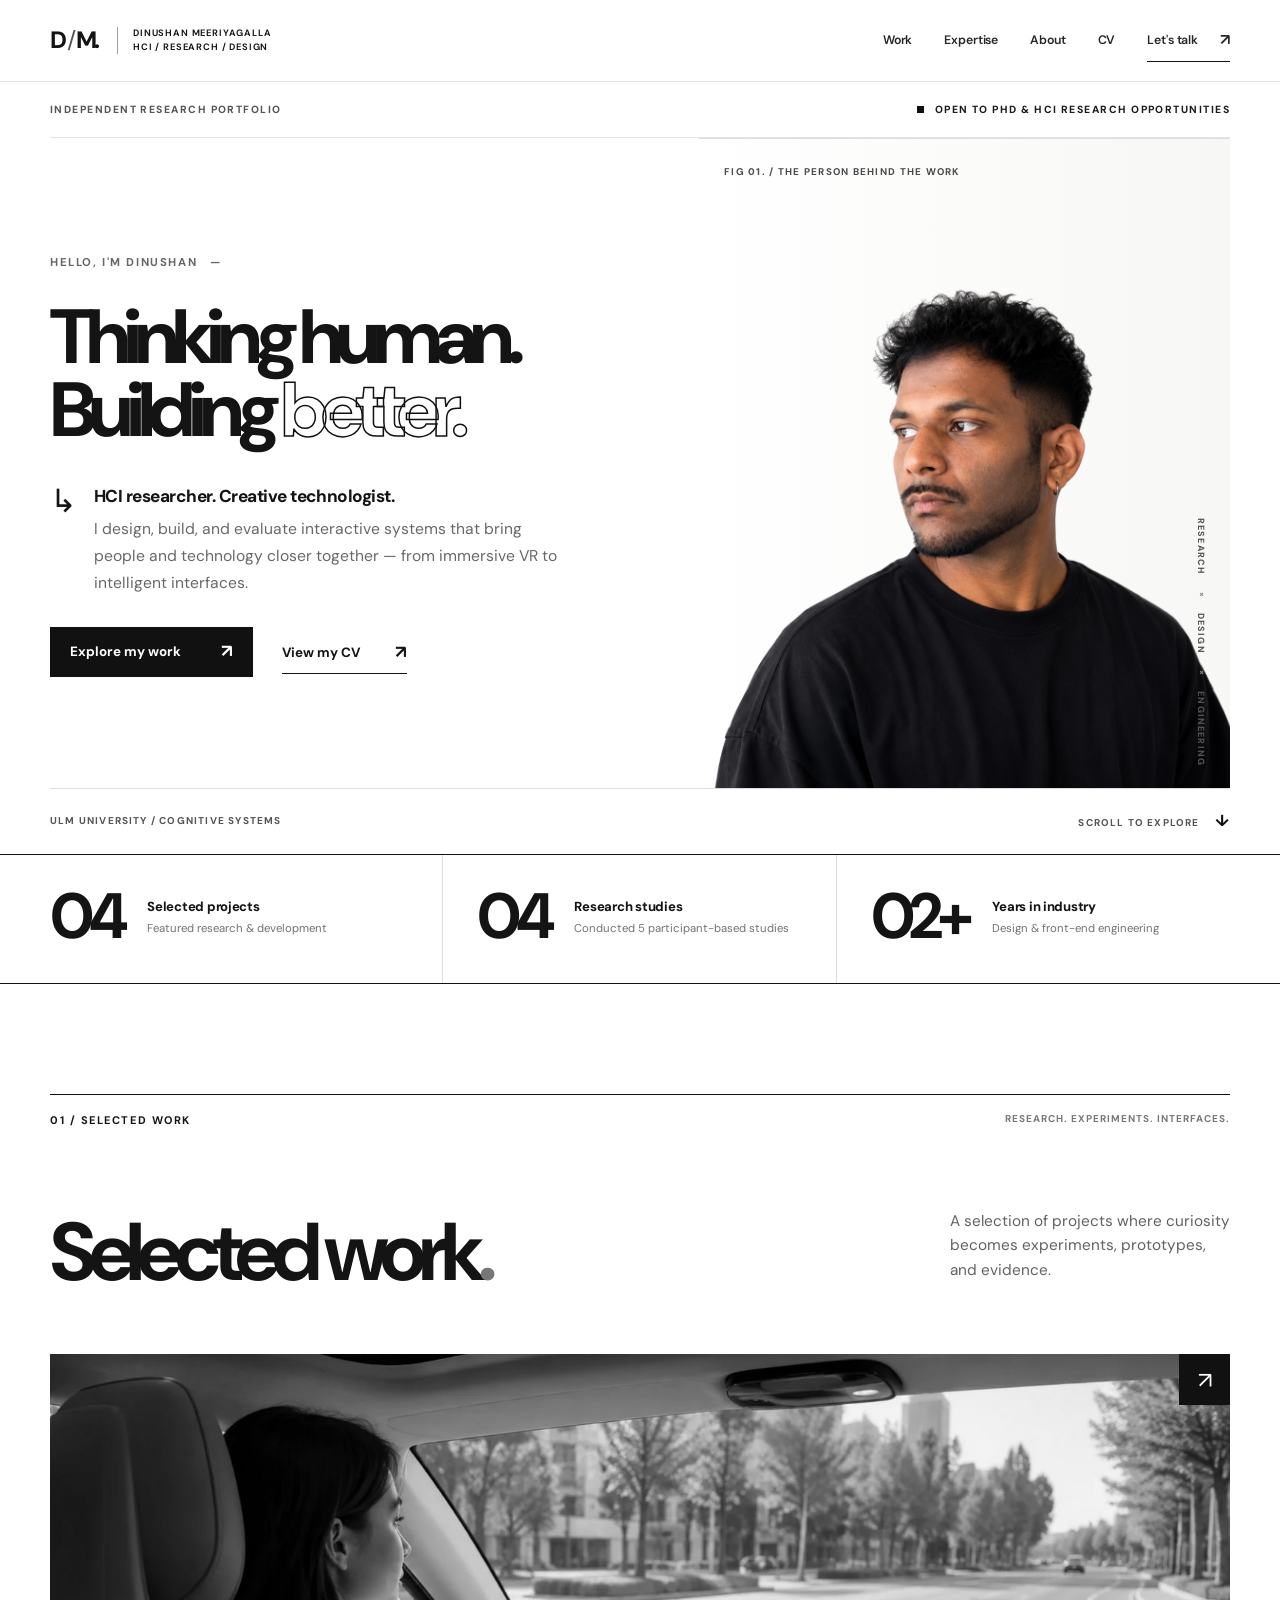
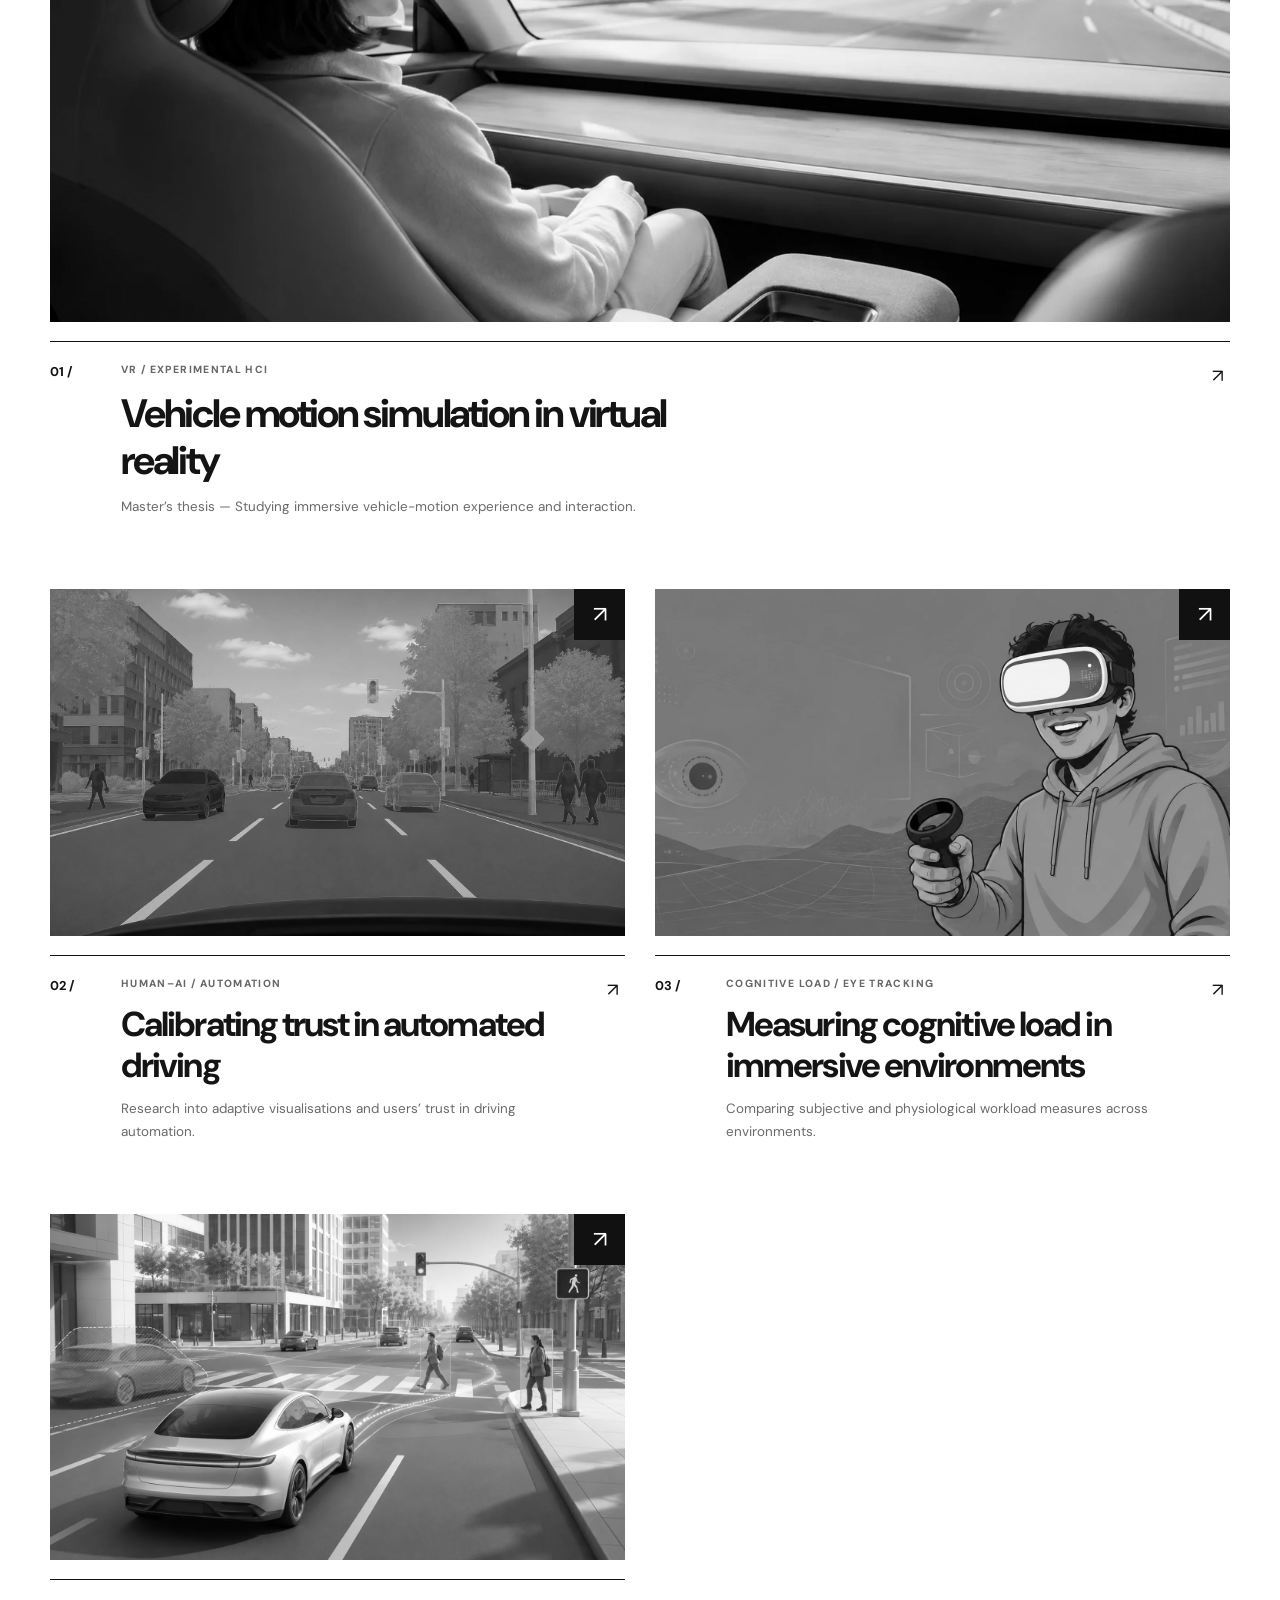
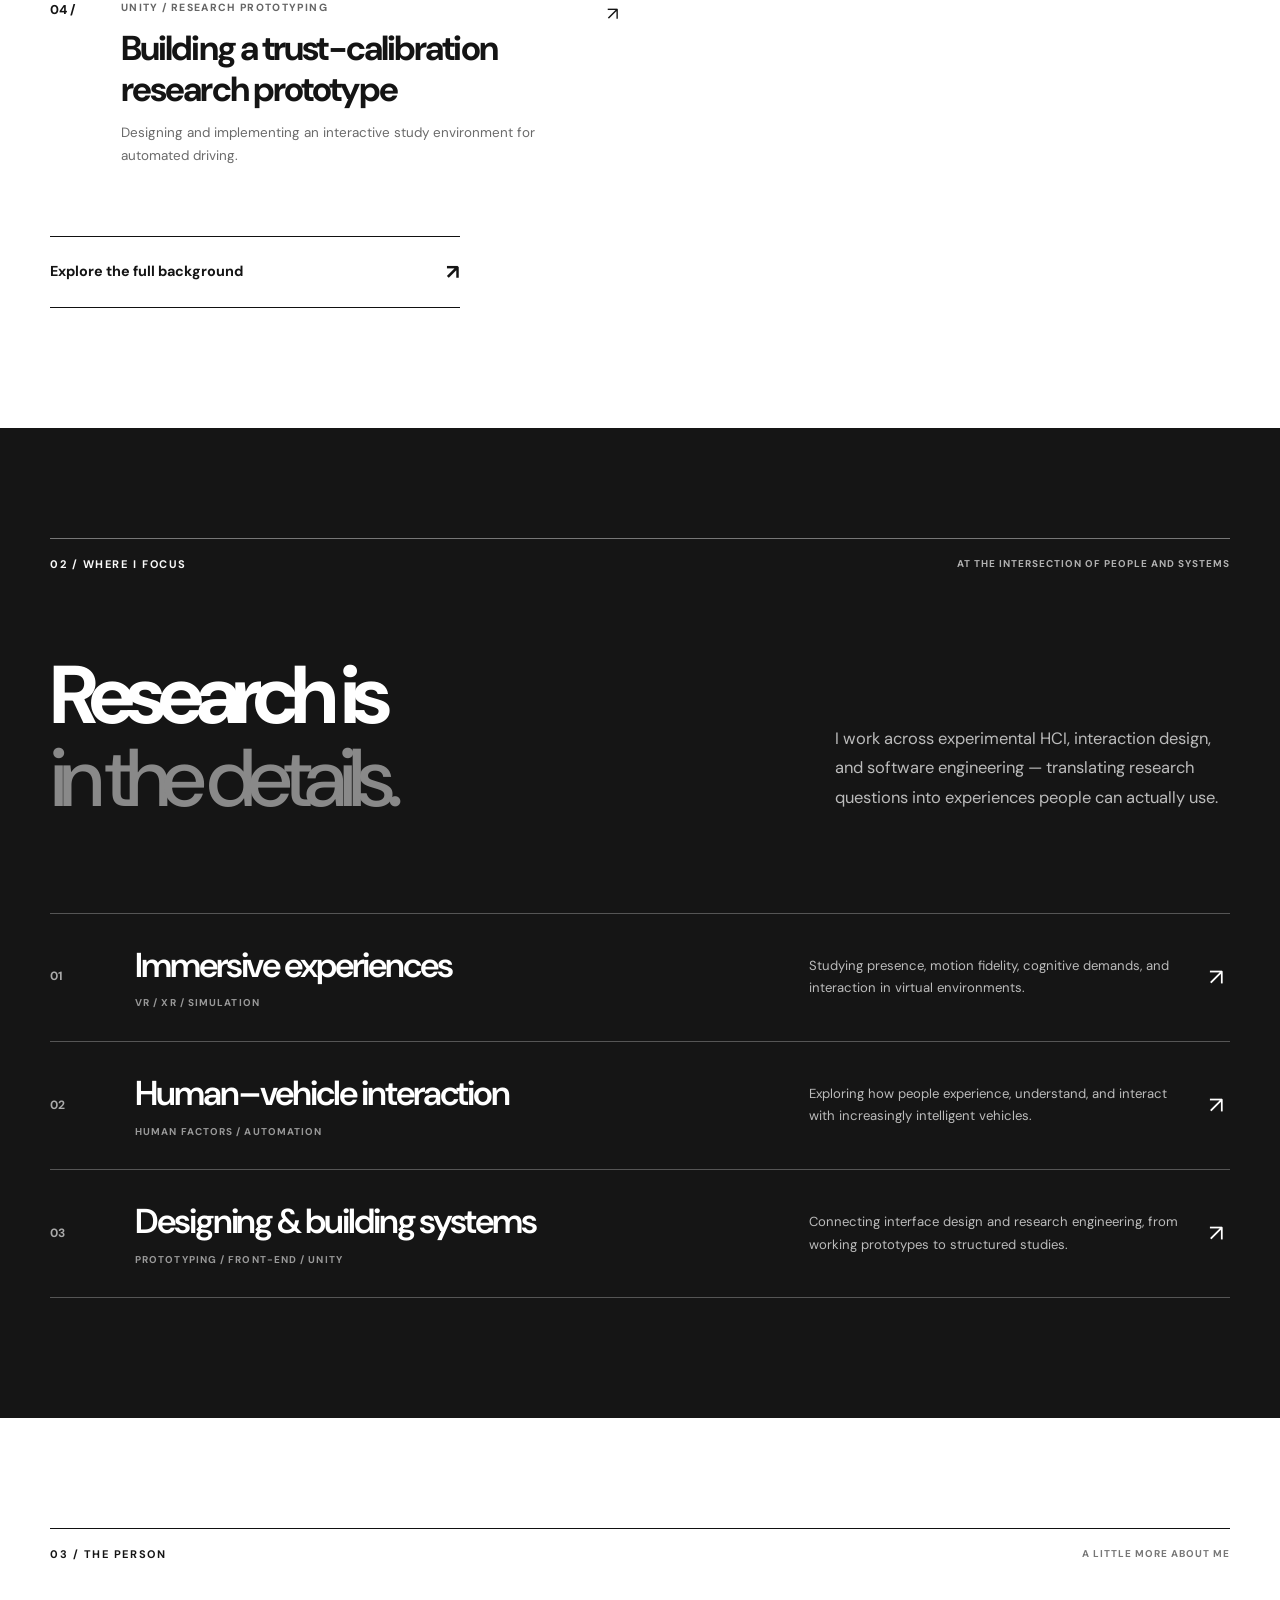
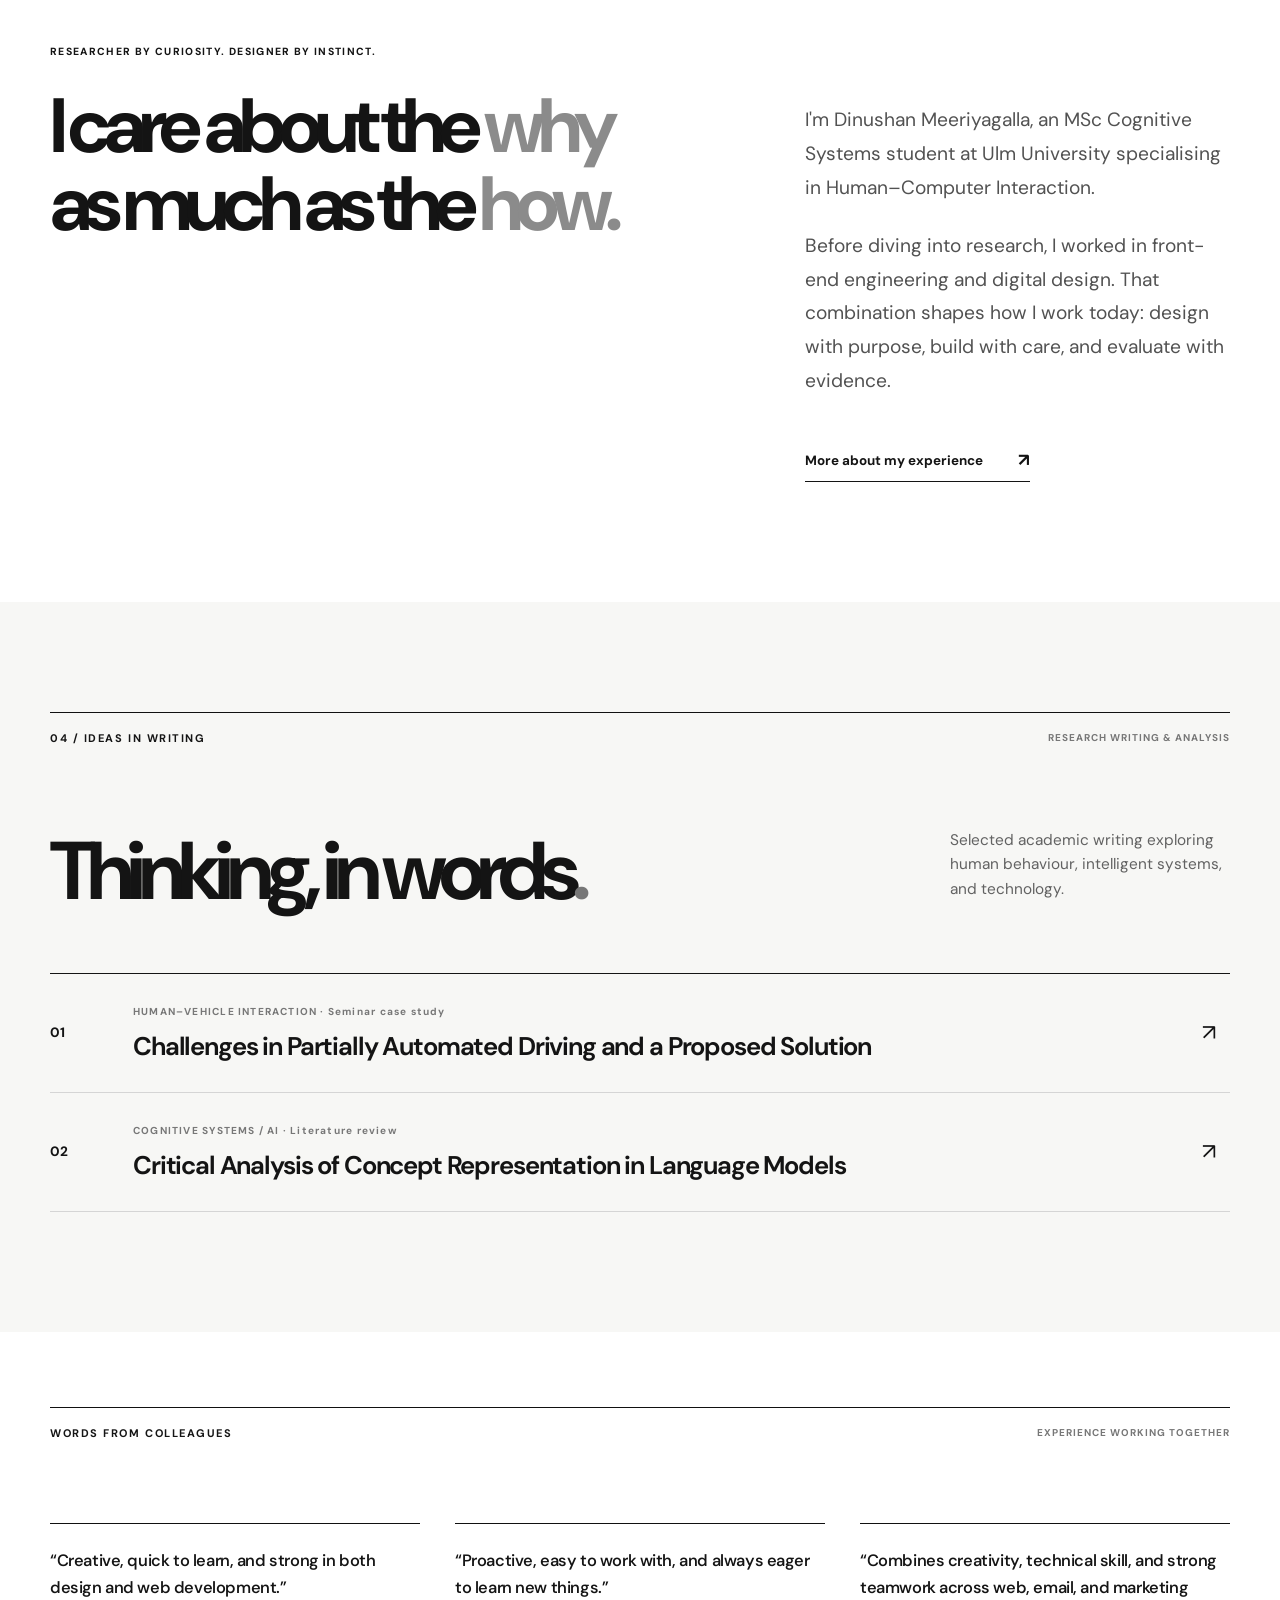
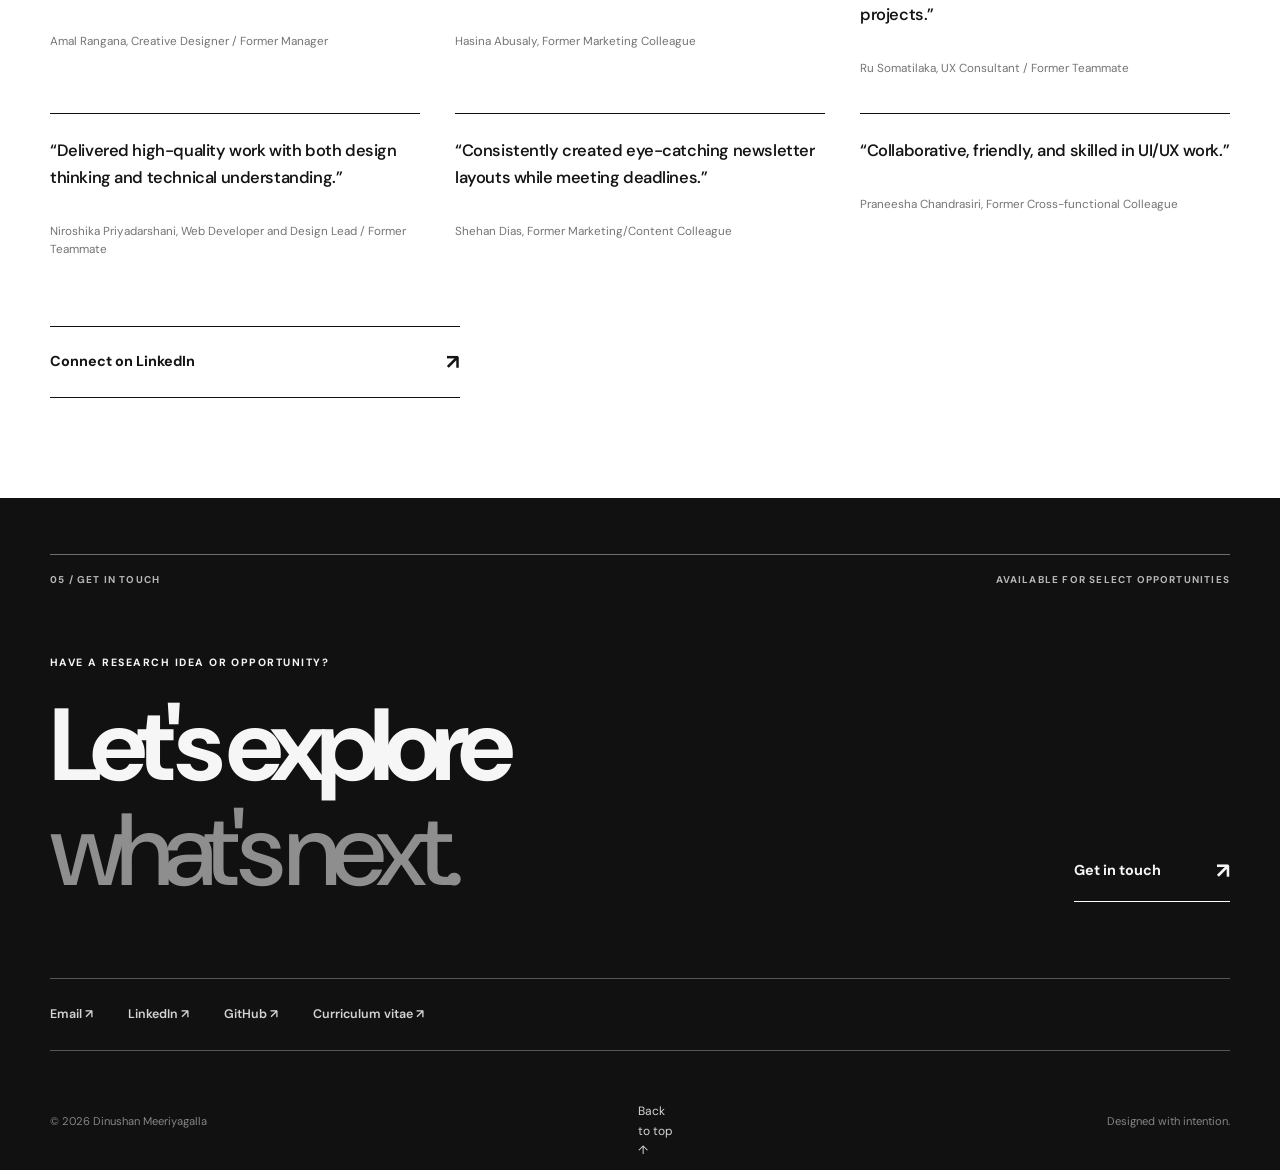
==== commit 999c860d: "Refine portfolio hero and study metrics" ====
--- a/index.html
+++ b/index.html
@@ -20,7 +20,7 @@
 <div class="eyebrow-line"><span>INDEPENDENT RESEARCH PORTFOLIO</span><span class="eyebrow-status"><span aria-hidden="true" class="status-square"></span> OPEN TO PHD &amp; HCI RESEARCH OPPORTUNITIES</span></div>
 <div class="editorial-hero-grid"><div class="editorial-hero-copy reveal">
 <p class="hero-overline">HELLO, I'M DINUSHAN <span>—</span></p>
-<h1>Thinking<br/><span>human.</span><br/>Building<br/><em>better.</em></h1>
+<h1>Thinking <span>human.</span><br/>Building<em> better.</em></h1>
 <div class="hero-intro-row"><span class="hero-intro-marker">↳</span><div><p class="hero-intro-lead">HCI researcher. Creative technologist.</p><p>I design, build, and evaluate interactive systems that bring people and technology closer together — from immersive VR to intelligent interfaces.</p></div></div>
 <div class="editorial-hero-actions"><a class="button-arrow button-solid" href="#projects">Explore my work <span aria-hidden="true">↗</span></a><a class="text-arrow" href="cv.html">View my CV <span aria-hidden="true">↗</span></a></div>
 </div><div class="editorial-hero-visual reveal"><div class="portrait-notation">FIG 01. / THE PERSON BEHIND THE WORK</div><img alt="Portrait of Dinushan Meeriyagalla" decoding="async" fetchpriority="high" height="1254" src="assets/dinushan_side_looking_portrait_transparent.png" width="1254"/><div class="portrait-bottom-text">RESEARCH <span>×</span> DESIGN <span>×</span> ENGINEERING</div></div></div>
@@ -28,7 +28,7 @@
 </div></section>
 <section aria-label="Portfolio at a glance" class="editorial-metrics"><div class="container metrics-grid">
 <div class="metric reveal"><strong class="metric-value" data-count="4" data-pad="2">04</strong><span><b>Selected projects</b><small>Featured research &amp; development</small></span></div>
-<div class="metric reveal"><strong class="metric-value" data-count="3" data-pad="2">03</strong><span><b>Research studies</b><small>Participant-based investigations</small></span></div>
+<div class="metric reveal"><strong class="metric-value" data-count="4" data-pad="2">04</strong><span><b>Research studies</b><small>Conducted 5 participant-based studies</small></span></div>
 <div class="metric reveal"><strong class="metric-value" data-count="2" data-pad="2" data-suffix="+">02+</strong><span><b>Years in industry</b><small>Design &amp; front-end engineering</small></span></div>
 </div></section>
 <section class="editorial-section selected-work" id="projects"><div class="container">
@@ -71,4 +71,4 @@
 <div class="footer-main"><div><p class="footer-kicker">HAVE A RESEARCH IDEA OR OPPORTUNITY?</p><h2>Let's explore<br/><em>what's next.</em></h2></div><a class="footer-email" href="mailto:dinushanmeeriyagalla20@gmail.com">Get in touch <span aria-hidden="true">↗</span></a></div>
 <div class="footer-links"><a href="mailto:dinushanmeeriyagalla20@gmail.com">Email ↗</a><a href="https://linkedin.com/in/dinushanm" rel="noopener noreferrer" target="_blank">LinkedIn ↗</a><a href="https://github.com/dinushan20" rel="noopener noreferrer" target="_blank">GitHub ↗</a><a href="cv.html">Curriculum vitae ↗</a></div>
 <div class="footer-bottom"><span>© <span id="year">2026</span> Dinushan Meeriyagalla</span><a class="back-to-top" href="#top">Back to top ↑</a><span>Designed with intention.</span></div>
-</div></footer><script defer="" src="script.js"></script></body></html>+</div></footer><script defer="" src="script.js"></script></body></html>
--- a/redesign.css
+++ b/redesign.css
@@ -41,7 +41,7 @@
 .editorial-hero-copy{padding:clamp(65px,7vw,105px) 22px 85px 0;display:flex;flex-direction:column;align-items:flex-start;justify-content:center;min-width:0;position:relative}
 .hero-overline{margin:0 0 29px;color:#666;font-size:.71rem;letter-spacing:.14em}
 .hero-overline span{margin-left:8px}
-.editorial-hero h1{font-family:var(--display-font);font-weight:750;font-size:clamp(4.8rem,7.8vw,8.6rem);line-height:.94;letter-spacing:-.092em;margin:0;max-width:760px}
+.editorial-hero h1{font-family:var(--display-font);font-weight:750;font-size:clamp(4.8rem,5.8vw,8.6rem);line-height:.94;letter-spacing:-.092em;margin:0;max-width:760px}
 .editorial-hero h1 span{font-weight:750}
 .editorial-hero h1 em{font-style:normal;-webkit-text-stroke:1.5px #111;color:transparent}
 .hero-intro-row{display:flex;align-items:start;gap:17px;max-width:515px;margin-top:36px}
